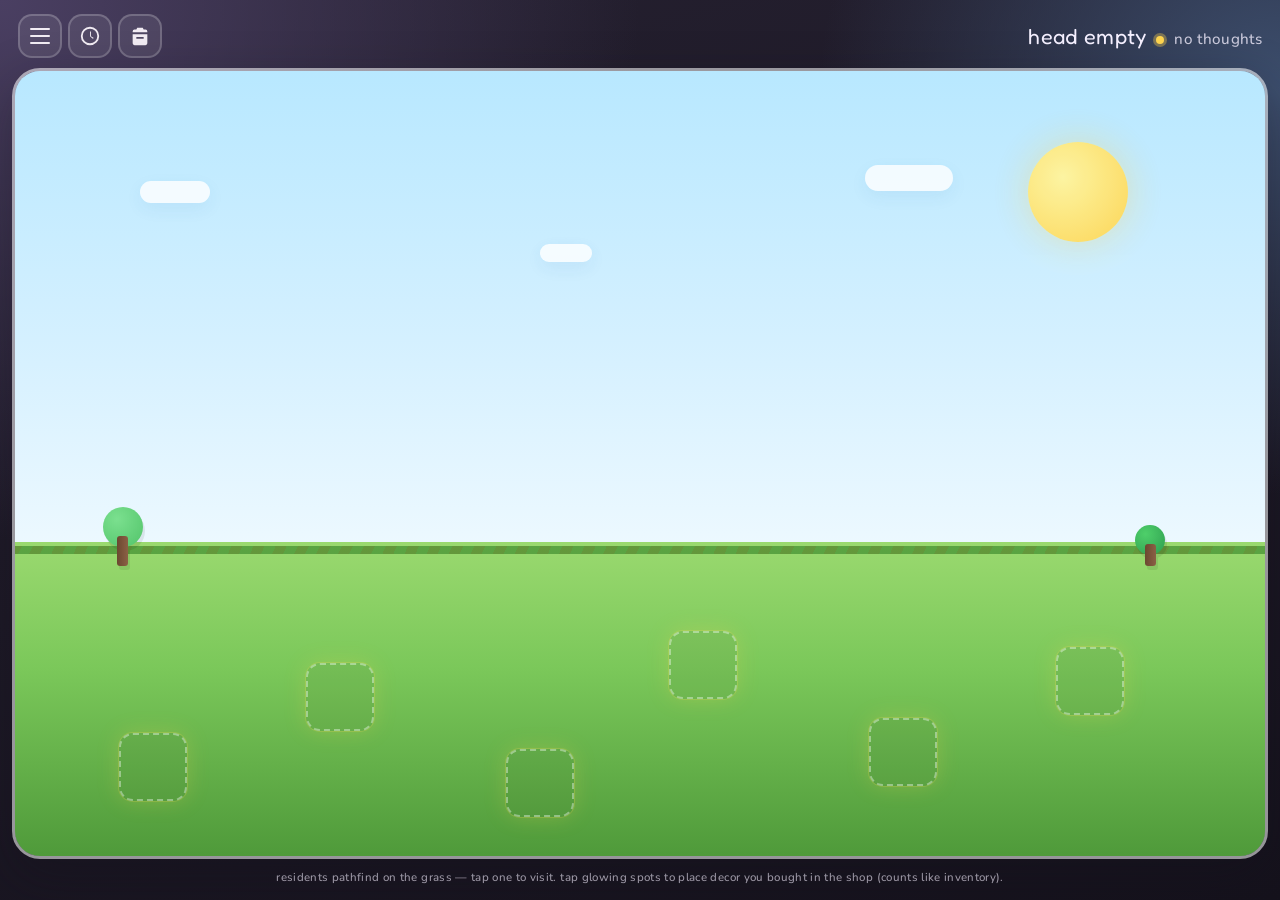
==== app.html @ 8c41ef98 "many changes moved to database, landing page, new characters, google oAuth" ====
<!DOCTYPE html>
<html lang="en">
<head>
  <meta charset="UTF-8" />
  <meta name="viewport" content="width=device-width, initial-scale=1.0, viewport-fit=cover" />
  <meta name="theme-color" content="#2a2630" />
  <!-- Backend: /api/parse-syllabus, /api/weekly-suggestions (no trailing slash) -->
  <meta name="tracker-api-base" content="http://127.0.0.1:8001" />
  <title>head empty. no thoughts.</title>
  <link rel="preconnect" href="https://fonts.googleapis.com" />
  <link rel="preconnect" href="https://fonts.gstatic.com" crossorigin />
  <link href="https://fonts.googleapis.com/css2?family=Fredoka+One&family=Fredoka:wght@400;500;600;700&family=Nunito:wght@400;600;700;800&display=swap" rel="stylesheet" />
  <link rel="stylesheet" href="css/reset.css" />
  <link rel="stylesheet" href="css/style.css" />
  <link rel="stylesheet" href="css/tracker.css" />
</head>
<body>
  <script>
    (function () {
      var h = window.location.hash || '';
      if (h.indexOf('tracker_auth=') === -1) return;
      var m = /tracker_auth=([^&]+)/.exec(h);
      if (!m || !m[1]) return;
      var raw = m[1];
      try {
        localStorage.setItem('henn_tracker_jwt', decodeURIComponent(raw));
      } catch (e) {
        localStorage.setItem('henn_tracker_jwt', raw);
      }
      try {
        var body = raw.split('.')[1];
        if (body) {
          var b64 = body.replace(/-/g, '+').replace(/_/g, '/');
          while (b64.length % 4) b64 += '=';
          var payload = JSON.parse(atob(b64));
          if (payload && payload.sub != null) {
            localStorage.setItem('henn_tracker_user_id', String(payload.sub));
          }
        }
      } catch (e2) { /* ignore */ }
      window.location.replace(window.location.pathname + window.location.search);
    })();
  </script>

  <div class="app" id="app">

    <header class="app-top">
      <div class="app-top__tray" role="toolbar" aria-label="App menu and navigation">
        <button type="button" class="icon-btn icon-btn--menu" id="menuBtn"
          aria-label="Open menu" aria-expanded="false" aria-controls="sideMenu">
          <span class="icon-btn__hamburger" aria-hidden="true">
            <span></span><span></span><span></span>
          </span>
        </button>
        <button type="button" class="icon-btn icon-btn--screen" id="screenToggleBtn"
          data-target-screen="focus" aria-label="Go to focus timer">
          <svg class="icon-btn__svg icon-btn__svg--hidden" id="navIconHome" width="22" height="22" viewBox="0 0 24 24" aria-hidden="true">
            <path fill="currentColor" d="M4 10.5 12 3l8 7.5V20a1 1 0 0 1-1 1h-5v-6H10v6H5a1 1 0 0 1-1-1v-9.5Z"/>
          </svg>
          <svg class="icon-btn__svg" id="navIconFocus" width="22" height="22" viewBox="0 0 24 24" aria-hidden="true">
            <circle cx="12" cy="12" r="9" fill="none" stroke="currentColor" stroke-width="2" stroke-linecap="round"/>
            <path fill="currentColor" d="M12 7v5.2L15 15l1.2-.7-3.2-2V7H12z"/>
          </svg>
        </button>
        <button type="button" class="icon-btn icon-btn--store" id="storeBtn" aria-label="Open habitat shop" title="habitat shop">
          <svg class="icon-btn__svg" width="22" height="22" viewBox="0 0 24 24" aria-hidden="true">
            <path fill="currentColor" d="M4 7a2 2 0 0 1 2-2h2l1-2h6l1 2h2a2 2 0 0 1 2 2v1H4V7Zm0 3h16v10a2 2 0 0 1-2 2H6a2 2 0 0 1-2-2V10Zm4 3v2h8v-2H8Z"/>
          </svg>
        </button>
      </div>
      <div class="app-top__brand">
        <span class="app-top__title">head empty</span>
        <span class="app-top__dot" aria-hidden="true"></span>
        <span class="app-top__subtitle">no thoughts</span>
      </div>
    </header>

    <div id="sideMenu" class="side-menu" hidden>
      <div class="side-menu__backdrop" id="sideMenuBackdrop" tabindex="-1" aria-hidden="true"></div>
      <div class="side-menu__panel" role="dialog" aria-modal="true" aria-labelledby="sideMenuTitle">
        <h2 class="side-menu__title" id="sideMenuTitle">menu</h2>
        <p class="side-menu__hint">your habitat, focus timer, and assignment tracker.</p>
        <nav class="side-menu__nav" aria-label="screens">
          <p class="side-menu__section-label">home</p>
          <button type="button" class="side-menu__nav-btn" data-app-screen="home">habitat</button>
          <button type="button" class="side-menu__nav-btn" data-app-screen="focus">focus timer</button>
          <p class="side-menu__section-label">assignments</p>
          <button type="button" class="side-menu__nav-btn tracker-tab" data-tracker-tab="courses">courses</button>
          <button type="button" class="side-menu__nav-btn tracker-tab" data-tracker-tab="weekly">weekly</button>
          <button type="button" class="side-menu__nav-btn tracker-tab" data-tracker-tab="todo">to-do</button>
          <button type="button" class="side-menu__nav-btn tracker-tab" data-tracker-tab="calendar">calendar</button>
        </nav>
      </div>
    </div>

    <!-- floats above screens; hidden on home (timer paused there) -->
    <aside id="timerDock" class="timer-dock" aria-label="Pomodoro timer">
      <div class="timer-dock__shell">
        <div class="timer-dock__handle" id="timerDockHandle" role="button" tabindex="0"
          aria-label="Drag to move timer" title="drag to move">
          <span class="timer-dock__grip" aria-hidden="true">
            <span></span><span></span><span></span>
          </span>
        </div>
        <div class="timer-dock__inner">
          <div class="timer-row timer-row--float">
            <div class="timer-ring-wrap timer-ring-wrap--float">
              <svg class="timer-svg" viewBox="0 0 120 120" aria-hidden="true">
                <circle class="ring-track" cx="60" cy="60" r="50"/>
                <circle class="ring-progress" id="progressRing" cx="60" cy="60" r="50"
                  stroke-dasharray="314" stroke-dashoffset="0"
                  transform="rotate(-90 60 60)"/>
              </svg>
              <div class="timer-display">
                <div class="timer-time" id="timerDisplay">25:00</div>
                <div class="phase-badge" id="phaseBadge">focus</div>
              </div>
            </div>
            <div class="timer-side timer-side--float">
              <div class="sessions" id="sessions">
                <div class="session-dot active" id="sd0"></div>
                <div class="session-dot" id="sd1"></div>
                <div class="session-dot" id="sd2"></div>
                <div class="session-dot" id="sd3"></div>
              </div>
              <div class="btn-group btn-group--float">
                <button class="btn btn--start" id="startBtn">start</button>
                <button class="btn btn--reset" id="resetBtn">reset</button>
              </div>
              <button class="btn btn--forbidden" id="forbiddenBtn">
                simulate forbidden site
              </button>
            </div>
          </div>
        </div>
      </div>
    </aside>

    <!-- focus: timer + catch lane -->
    <section id="screen-focus" class="screen" aria-label="Focus timer">
      <div class="habitat habitat--focus" id="focusArena" data-focus-bg="default">
        <div id="focusBgLayer" class="focus-bg focus-bg--default" aria-hidden="true"></div>
        <div class="sky"></div>
        <div class="ground"></div>
        <div class="ground-stripe"></div>

        <div class="tree" style="left:6%">
          <div class="tree-leaves"></div>
          <div class="tree-trunk"></div>
        </div>
        <div class="tree" style="right:9%">
          <div class="tree-leaves tree-leaves--small"></div>
          <div class="tree-trunk tree-trunk--short"></div>
        </div>

        <div class="cloud" style="width:62px;height:20px;top:18px;left:12%"></div>
        <div class="cloud" style="width:44px;height:15px;top:34px;left:30%"></div>
        <div class="cloud" style="width:72px;height:22px;top:12px;left:60%"></div>

        <div class="forbidden-flash" id="forbiddenFlash">
          <div class="forbidden-banner">forbidden site — timer paused</div>
        </div>

        <div class="notif" id="notif"></div>
      </div>

      <div class="controls">
        <div class="stats-row">
          <div class="stat">
            <div class="stat-val" id="foodStat">0</div>
            <div class="stat-label">food</div>
          </div>
          <div class="stat">
            <div class="stat-val" id="coinsStat">0</div>
            <div class="stat-label">coins</div>
          </div>
          <div class="stat">
            <div class="stat-val" id="caughtStat">0</div>
            <div class="stat-label">caught</div>
          </div>
        </div>
      </div>
    </section>

    <!-- assignment tracker (tabs live in side menu) -->
    <section id="screen-tracker" class="screen screen--tracker" aria-label="Assignment tracker">
      <main class="tracker-main tracker-main--embed">
        <section id="trackerWeekly" data-tracker-panel="weekly" class="tracker-panel"></section>
        <section id="trackerCalendar" data-tracker-panel="calendar" class="tracker-panel" hidden></section>
        <section id="trackerTodo" data-tracker-panel="todo" class="tracker-panel" hidden></section>
        <section id="trackerCourses" data-tracker-panel="courses" class="tracker-panel" hidden></section>
      </main>
    </section>

    <!-- home: wander + decorate (backgrounds & furniture hooks) -->
    <section id="screen-home" class="screen screen--active" aria-label="Your habitat">
      <div class="home-shell">
        <div class="home-habitat" id="homeHabitat">
          <div id="homeBgLayer" class="home-bg home-bg--default" aria-hidden="true"></div>
          <div class="home-sky"></div>
          <div class="home-sun" aria-hidden="true"></div>
          <div class="home-ground"></div>
          <div class="home-ground-stripe"></div>

          <div class="home-tree" style="left:7%">
            <div class="tree-leaves"></div>
            <div class="tree-trunk"></div>
          </div>
          <div class="home-tree" style="right:8%">
            <div class="tree-leaves tree-leaves--small"></div>
            <div class="tree-trunk tree-trunk--short"></div>
          </div>

          <div class="home-cloud" style="width:70px;height:22px;top:14%;left:10%"></div>
          <div class="home-cloud" style="width:52px;height:18px;top:22%;left:42%"></div>
          <div class="home-cloud" style="width:88px;height:26px;top:12%;left:68%"></div>

          <div id="furnitureSlotLayer" class="furniture-slot-layer"></div>

          <div id="residentLayer" class="resident-layer"></div>
        </div>

        <p class="home-hint">
          residents pathfind on the grass — tap one to visit. tap glowing spots to place decor you bought in the shop (counts like inventory).
        </p>
      </div>
    </section>

    <div id="storeOverlay" class="store-overlay" hidden>
      <div class="store-overlay__backdrop" id="storeBackdrop" tabindex="-1" aria-hidden="true"></div>
      <div class="store-card" role="dialog" aria-modal="true" aria-labelledby="storeTitle">
        <button type="button" class="store-close" id="storeCloseBtn" aria-label="Close shop">×</button>
        <h2 class="store-title" id="storeTitle">habitat shop</h2>
        <div class="store-tabs" role="tablist" aria-label="Shop categories">
          <button type="button" class="store-tab store-tab--active" role="tab" id="storeTabDecor"
            aria-selected="true" aria-controls="storeList" data-store-tab="decor">decor</button>
          <button type="button" class="store-tab" role="tab" id="storeTabHomeBg"
            aria-selected="false" aria-controls="storeList" data-store-tab="homeBg">home bg</button>
          <button type="button" class="store-tab" role="tab" id="storeTabFocusBg"
            aria-selected="false" aria-controls="storeList" data-store-tab="focusBg">focus bg</button>
        </div>
        <p class="store-lede" id="storeLede">placeable props — each buy adds one to your inventory.</p>
        <div id="storeList" class="store-list" role="tabpanel" aria-labelledby="storeTabDecor"></div>
      </div>
    </div>

    <div id="decorPickOverlay" class="decor-pick-overlay" hidden>
      <div class="decor-pick-overlay__backdrop" id="decorPickBackdrop" tabindex="-1" aria-hidden="true"></div>
      <div class="decor-pick-card" role="dialog" aria-modal="true" aria-labelledby="decorPickTitle">
        <h2 class="decor-pick-title" id="decorPickTitle">place decoration</h2>
        <p class="decor-pick-sub" id="decorPickSub"></p>
        <div id="decorPickList" class="decor-pick-list"></div>
        <button type="button" class="btn btn--decor-pick-cancel" id="decorPickCancel">cancel</button>
      </div>
    </div>

    <!-- naming flow for new catches -->
    <div id="welcomeOverlay" class="welcome-overlay" hidden>
      <div class="welcome-card" role="dialog" aria-modal="true" aria-labelledby="welcomeTitle">
        <h2 class="welcome-title" id="welcomeTitle">someone new arrived!</h2>
        <p class="welcome-sub" id="welcomeSub"></p>
        <div class="welcome-creature" id="welcomeCreature"></div>
        <label class="welcome-label" for="welcomeNameInput">call them…</label>
        <input type="text" id="welcomeNameInput" class="welcome-input" maxlength="28" autocomplete="off" />
        <div class="welcome-actions">
          <button type="button" class="btn btn--welcome-primary" id="welcomeBtnName">welcome in</button>
          <button type="button" class="btn btn--welcome-secondary" id="welcomeBtnSkip">use default name</button>
        </div>
      </div>
    </div>
  </div>

  <div id="courseDetailModalHost" class="tracker-modal-host" hidden></div>
  <div id="addCourseModalHost" class="tracker-modal-host" hidden></div>

  <script src="js/creatures.js"></script>
  <script src="js/decorations.js"></script>
  <script src="js/backgrounds.js"></script>
  <script src="js/home.js"></script>
  <script src="js/timer.js"></script>
  <script src="js/game.js"></script>
  <script src="js/creatureBond.js"></script>
  <script src="js/store.js"></script>
  <script src="js/focusBg.js"></script>
  <script src="js/trackerStore.js"></script>
  <script src="js/trackerApi.js"></script>
  <script src="js/trackerMain.js"></script>
  <script src="js/main.js"></script>
</body>
</html>
---- css/style.css ----
/* ── tokens ─────────────────────────────────── */
:root {
  /* aligns habitat UI + creatures with marketing index.html */
  --cartoon-ink:   #1a1208;
  --cartoon-shadow: 4px 4px 0 rgba(26, 18, 8, 0.22);

  --ink:          #1e1c24;
  --ink-soft:     #2a2630;
  --paper:        #fdf6ec;
  --paper-2:      #f5e9d3;
  --paper-edge:   #d4c4b0;

  --sun:          #ffd54f;
  --sun-glow:     #fff59d;
  --coral:        #ff6b4a;
  --coral-soft:   #ffe8e0;
  --mint:         #5ad18b;
  --mint-soft:    #dff8ea;
  --pool:         #4ec6e6;
  --pool-soft:    #dff6fc;

  --grass:        #7bc85a;
  --grass-dark:   #4f9a3a;
  --sky-top:      #b8e8ff;
  --sky-mid:      #d4f0ff;
  --sky-low:      #eef9ff;

  --brown:        #8b6045;
  --leaf:         #52c46a;
  --leaf-dark:    #2e9d4f;

  --text-primary: #2a2520;
  --text-muted:   #6b6258;
  --text-hint:    #9a9085;

  --shadow-soft:  0 18px 50px rgba(20, 16, 30, 0.35);
  --shadow-lift:  0 8px 0 rgba(30, 25, 40, 0.12);
  --radius-panel: 28px;
  --radius-btn:   999px;
}

/* ── base ───────────────────────────────────── */
html {
  min-height: 100%;
  min-height: 100dvh;
}

body {
  font-family: 'Nunito', 'Fredoka', system-ui, sans-serif;
  background:
    radial-gradient(100% 120% at 0% 0%, #4a3f62 0%, transparent 50%),
    radial-gradient(80% 100% at 100% 10%, #3d4f6e 0%, transparent 45%),
    linear-gradient(165deg, #252030 0%, #15121c 100%);
  color: var(--text-primary);
  min-height: 100%;
  min-height: 100dvh;
  margin: 0;
  overflow-x: hidden;
  -webkit-font-smoothing: antialiased;
}

/* ── shell ──────────────────────────────────── */
.app {
  display: flex;
  flex-direction: column;
  min-height: 100dvh;
  min-height: 100svh;
  width: 100%;
  max-width: none;
  padding: env(safe-area-inset-top, 0) env(safe-area-inset-right, 0)
    env(safe-area-inset-bottom, 0) env(safe-area-inset-left, 0);
}

/* ── screens (focus vs home) ───────────────── */
.screen {
  display: none;
  flex: 1 1 auto;
  flex-direction: column;
  min-height: 0;
}

.screen--active {
  display: flex;
}

/* ── top bar ────────────────────────────────── */
.app-top {
  flex-shrink: 0;
  display: flex;
  align-items: center;
  justify-content: flex-start;
  flex-wrap: wrap;
  gap: 12px;
  padding: 14px 18px 10px;
  color: #f5f0ff;
}

.app-top__brand {
  display: flex;
  flex-wrap: wrap;
  align-items: baseline;
  gap: 6px 10px;
  letter-spacing: 0.02em;
  margin-left: auto;
  justify-content: flex-end;
}

.app-top__title {
  font-family: 'Fredoka One', 'Fredoka', cursive;
  font-weight: 400;
  font-size: clamp(1.05rem, 2.8vw, 1.35rem);
  text-transform: lowercase;
}

.app-top__dot {
  display: inline-block;
  width: 8px;
  height: 8px;
  border-radius: 50%;
  background: var(--sun);
  box-shadow: 0 0 0 3px rgba(255, 213, 79, 0.35);
  vertical-align: middle;
}

.app-top__subtitle {
  font-weight: 500;
  font-size: clamp(0.82rem, 2vw, 0.95rem);
  opacity: 0.78;
  text-transform: lowercase;
}

.app-top__tray {
  display: flex;
  align-items: center;
  gap: 6px;
  flex-shrink: 0;
}

.icon-btn {
  display: inline-flex;
  align-items: center;
  justify-content: center;
  width: 44px;
  height: 44px;
  padding: 0;
  border-radius: 14px;
  border: 2px solid rgba(255, 255, 255, 0.2);
  background: rgba(255, 255, 255, 0.08);
  color: rgba(255, 250, 255, 0.92);
  cursor: pointer;
  transition: background 0.15s, border-color 0.15s, color 0.15s, transform 0.12s;
}

.icon-btn:hover {
  background: rgba(255, 255, 255, 0.14);
  border-color: rgba(255, 255, 255, 0.32);
  color: #fff;
}

.icon-btn:active {
  transform: scale(0.96);
}

.icon-btn__svg {
  display: block;
}

.icon-btn__svg--hidden {
  display: none;
}

.icon-btn__hamburger {
  display: flex;
  flex-direction: column;
  justify-content: center;
  gap: 5px;
  width: 20px;
}

.icon-btn__hamburger span {
  display: block;
  height: 2px;
  border-radius: 2px;
  background: currentColor;
}

/* placeholder drawer — calendar / courses later */
.side-menu {
  position: fixed;
  inset: 0;
  z-index: 60;
  pointer-events: none;
}

.side-menu:not([hidden]) {
  pointer-events: auto;
}

.side-menu[hidden] {
  display: none;
}

.side-menu__backdrop {
  position: absolute;
  inset: 0;
  background: rgba(12, 10, 20, 0.45);
  backdrop-filter: blur(4px);
}

.side-menu__panel {
  position: absolute;
  top: 0;
  left: 0;
  height: 100%;
  width: min(320px, 92vw);
  padding: calc(20px + env(safe-area-inset-top, 0)) 20px 24px;
  padding-left: calc(20px + env(safe-area-inset-left, 0));
  background: linear-gradient(195deg, #2e2a38 0%, #1f1c28 100%);
  color: #f7f4ff;
  border-right: 2px solid rgba(255, 255, 255, 0.12);
  box-shadow: 12px 0 40px rgba(0, 0, 0, 0.35);
  transform: translateX(-100%);
  transition: transform 0.28s ease;
}

.side-menu:not([hidden]) .side-menu__panel {
  transform: translateX(0);
}

.side-menu__title {
  font-size: 1.1rem;
  font-weight: 700;
  text-transform: lowercase;
  margin: 0 0 10px;
  letter-spacing: 0.02em;
}

.side-menu__hint {
  margin: 0;
  font-size: 0.8rem;
  font-weight: 500;
  line-height: 1.45;
  color: rgba(245, 240, 255, 0.72);
  text-transform: lowercase;
}

.side-menu__nav {
  display: flex;
  flex-direction: column;
  gap: 8px;
  margin-top: 18px;
}

.side-menu__section-label {
  margin: 14px 0 4px;
  font-size: 0.68rem;
  font-weight: 700;
  letter-spacing: 0.12em;
  text-transform: uppercase;
  color: rgba(245, 240, 255, 0.45);
}

.side-menu__section-label:first-of-type {
  margin-top: 4px;
}

.side-menu__nav .side-menu__nav-btn {
  width: 100%;
  text-align: left;
  box-sizing: border-box;
  padding: 11px 14px;
  border-radius: 14px;
  border: 2px solid rgba(255, 255, 255, 0.14);
  background: rgba(255, 255, 255, 0.06);
  color: rgba(252, 248, 255, 0.95);
  font-family: inherit;
  font-size: 0.88rem;
  font-weight: 600;
  letter-spacing: 0.03em;
  text-transform: lowercase;
  cursor: pointer;
  transition: background 0.15s, border-color 0.15s, transform 0.12s;
}

.side-menu__nav .side-menu__nav-btn:hover {
  background: rgba(255, 255, 255, 0.11);
  border-color: rgba(255, 255, 255, 0.26);
}

.side-menu__nav .side-menu__nav-btn:active {
  transform: scale(0.99);
}

/* tracker tab pills inside drawer reuse .tracker-tab from tracker.css */
.side-menu__nav .tracker-tab {
  border-radius: 999px;
}

/* integrated assignment tracker under main header */
.screen.screen--tracker.screen--active {
  display: flex;
  flex-direction: column;
  flex: 1 1 auto;
  min-height: 0;
  padding: 0 10px 14px;
}

.tracker-main--embed {
  flex: 1 1 auto;
  min-height: 0;
  margin-top: 4px;
}

/* floating pomodoro — draggable dock; anchored for future extra screens */
.timer-dock {
  position: fixed;
  z-index: 45;
  top: calc(52px + env(safe-area-inset-top, 0));
  right: calc(10px + env(safe-area-inset-right, 0));
  left: auto;
  width: min(520px, calc(100vw - 20px));
  box-sizing: border-box;
  transition: opacity 0.25s ease, visibility 0.25s;
}

.timer-dock--dragging {
  transition: none !important;
}

.timer-dock--dragging .timer-dock__handle {
  cursor: grabbing;
}

.timer-dock--hidden {
  visibility: hidden;
  opacity: 0;
  pointer-events: none;
}

.timer-dock__shell {
  width: 100%;
  box-sizing: border-box;
  border-radius: 26px;
  overflow: hidden;
  background: linear-gradient(165deg, #4a4558 0%, #2f2c3a 45%, #25232e 100%);
  border: 2px solid rgba(255, 255, 255, 0.22);
  box-shadow:
    0 1px 0 rgba(255, 255, 255, 0.28) inset,
    0 20px 44px rgba(12, 10, 22, 0.45),
    0 10px 0 rgba(25, 22, 35, 0.18);
}

.timer-dock__handle {
  display: flex;
  align-items: center;
  justify-content: center;
  height: 26px;
  flex-shrink: 0;
  cursor: grab;
  touch-action: none;
  user-select: none;
  -webkit-user-select: none;
  background: linear-gradient(180deg, rgba(255, 255, 255, 0.14) 0%, rgba(0, 0, 0, 0.12) 100%);
  border-bottom: 1px solid rgba(0, 0, 0, 0.25);
}

.timer-dock__handle:hover {
  background: linear-gradient(180deg, rgba(255, 255, 255, 0.2) 0%, rgba(0, 0, 0, 0.08) 100%);
}

.timer-dock__handle:focus {
  outline: none;
}

.timer-dock__handle:focus-visible {
  box-shadow: inset 0 0 0 2px rgba(255, 213, 79, 0.55);
}

.timer-dock__grip {
  display: flex;
  gap: 5px;
  align-items: center;
  pointer-events: none;
}

.timer-dock__grip span {
  width: 5px;
  height: 5px;
  border-radius: 50%;
  background: rgba(255, 255, 255, 0.35);
  box-shadow: 0 1px 0 rgba(255, 255, 255, 0.25);
}

.timer-dock__inner {
  width: 100%;
  box-sizing: border-box;
  padding: 14px 18px 16px;
  background: linear-gradient(180deg, var(--paper) 0%, var(--paper-2) 100%);
  border-radius: 0 0 22px 22px;
  border: none;
  border-top: 2px solid rgba(0, 0, 0, 0.12);
  box-shadow: inset 0 1px 0 rgba(255, 255, 255, 0.65);
  position: relative;
}

.timer-dock__inner::before {
  content: '';
  position: absolute;
  inset: 0;
  border-radius: inherit;
  pointer-events: none;
  background:
    linear-gradient(135deg, rgba(255, 107, 74, 0.12) 0%, transparent 42%),
    linear-gradient(225deg, rgba(78, 198, 230, 0.1) 0%, transparent 40%);
}

.timer-dock__inner > * {
  position: relative;
  z-index: 1;
}

body.is-timer-dragging {
  cursor: grabbing;
  user-select: none;
  -webkit-user-select: none;
}

.timer-ring-wrap--float {
  width: 108px;
  height: 108px;
  flex-shrink: 0;
}

.timer-side--float {
  flex: 1 1 auto;
  min-width: 200px;
  gap: 10px;
}

.btn-group--float {
  gap: 8px;
}

.btn-group--float .btn {
  padding: 8px 14px;
  font-size: 0.78rem;
}

.timer-side--float .btn--forbidden {
  font-size: 0.65rem;
  padding: 6px 10px;
}

/* ── focus habitat (catch lane) ───────────── */
.habitat {
  position: relative;
  flex: 1 1 auto;
  min-height: clamp(200px, 38vh, 520px);
  overflow: hidden;
  margin: 0 12px;
  border-radius: var(--radius-panel);
  box-shadow: var(--shadow-soft), inset 0 1px 0 rgba(255, 255, 255, 0.45);
  border: 3px solid rgba(255, 255, 255, 0.55);
}

.focus-bg {
  position: absolute;
  inset: 0;
  z-index: 0;
  pointer-events: none;
  opacity: 0;
  transition: opacity 0.28s ease;
}

.focus-bg--default {
  opacity: 0;
}

/* Focus lane themes — horizon ~62% (sky height 64% in default layout). */
.focus-bg--neon_arcade {
  opacity: 1;
  background:
    radial-gradient(ellipse 100% 70% at 50% 0%, rgba(120, 255, 255, 0.35) 0%, transparent 45%),
    linear-gradient(180deg,
      #1a1030 0%,
      #3d2068 38%,
      #5a3a9a 58%,
      #2a5080 63%,
      #1a3a58 82%,
      #0f1a30 100%);
}

.focus-bg--sunset_run {
  opacity: 1;
  background:
    radial-gradient(circle at 70% 10%, rgba(255, 220, 160, 0.55) 0%, transparent 40%),
    linear-gradient(180deg,
      #ff8a5c 0%,
      #ffb088 36%,
      #ffd4b0 52%,
      #c87850 62%,
      #8a5038 80%,
      #4a2818 100%);
}

.focus-bg--moonlit_track {
  opacity: 1;
  background:
    radial-gradient(circle at 28% 8%, rgba(230, 240, 255, 0.45) 0%, transparent 38%),
    linear-gradient(180deg,
      #2a3548 0%,
      #4a5a78 40%,
      #7a8ca8 58%,
      #4a6270 62%,
      #3a5058 78%,
      #1a2428 100%);
}

.focus-bg--lavender_speedway {
  opacity: 1;
  background:
    radial-gradient(ellipse 90% 55% at 50% 0%, rgba(220, 200, 255, 0.5) 0%, transparent 48%),
    linear-gradient(180deg,
      #6a5a90 0%,
      #9a8ac8 38%,
      #c4b8e8 54%,
      #7a88b0 61%,
      #5a6888 78%,
      #3a4058 100%);
}

.focus-bg--overcast_park {
  opacity: 1;
  background:
    linear-gradient(180deg,
      #7a8a98 0%,
      #a0b0bc 42%,
      #c8d4dc 56%,
      #889878 62%,
      #6a7a5a 78%,
      #4a5848 100%);
}

.habitat--bg-custom .sky,
.habitat--bg-custom .ground,
.habitat--bg-custom .ground-stripe {
  opacity: 0 !important;
  pointer-events: none;
  transition: opacity 0.28s ease;
}

.sky {
  position: absolute;
  inset: 0;
  height: 64%;
  background: linear-gradient(180deg, var(--sky-top) 0%, var(--sky-mid) 55%, var(--sky-low) 100%);
}

.sky::after {
  content: '';
  position: absolute;
  width: clamp(72px, 18vw, 120px);
  height: clamp(72px, 18vw, 120px);
  border-radius: 50%;
  top: 10%;
  right: 12%;
  background: radial-gradient(circle at 35% 35%, var(--sun-glow), var(--sun));
  opacity: 0.92;
  filter: blur(0.5px);
  box-shadow: 0 0 40px rgba(255, 213, 79, 0.45);
}

.ground {
  position: absolute;
  bottom: 0;
  left: 0;
  right: 0;
  height: 38%;
  background: linear-gradient(180deg, #9ad96f 0%, var(--grass) 40%, var(--grass-dark) 100%);
}

.ground-stripe {
  position: absolute;
  bottom: 37.5%;
  left: 0;
  right: 0;
  height: 8px;
  background: repeating-linear-gradient(
    -65deg,
    var(--grass-dark) 0 10px,
    #5a8c32 10px 20px
  );
  opacity: 0.85;
}

/* trees */
.tree {
  position: absolute;
  bottom: 37%;
  filter: drop-shadow(2px 4px 0 rgba(0, 0, 0, 0.08));
}

.tree-trunk {
  width: 11px;
  height: 30px;
  background: linear-gradient(90deg, #6b4830, var(--brown));
  margin: 0 auto;
  border-radius: 3px;
}

.tree-trunk--short { height: 22px; }

.tree-leaves {
  width: 40px;
  height: 40px;
  background: radial-gradient(circle at 35% 30%, #7be08f, var(--leaf));
  border-radius: 50%;
  margin: 0 auto;
  margin-bottom: -11px;
}

.tree-leaves--small {
  width: 30px;
  height: 30px;
  background: radial-gradient(circle at 35% 30%, #4ecf6a, var(--leaf-dark));
}

/* clouds */
.cloud {
  position: absolute;
  background: rgba(255, 255, 255, 0.94);
  border-radius: 20px;
  box-shadow: 0 6px 18px rgba(80, 140, 200, 0.12);
  opacity: 0.9;
}

/* ── creatures (injected by JS) ─────────────── */
.creature {
  position: absolute;
  cursor: pointer;
  transition: transform 0.1s;
  user-select: none;
  filter: drop-shadow(2px 2px 0 rgba(26, 18, 8, 0.28));
}

.creature:hover { transform: scale(1.2) translateY(-4px); }

.catch-burst {
  position: absolute;
  pointer-events: none;
  font-size: 16px;
  font-weight: 700;
  color: var(--coral);
  animation: burst 0.65s ease-out forwards;
  z-index: 20;
}

@keyframes burst {
  0%   { opacity: 1; transform: scale(0.5) translateY(0); }
  50%  { opacity: 1; transform: scale(1.3) translateY(-10px); }
  100% { opacity: 0; transform: scale(1)   translateY(-28px); }
}

/* ── forbidden overlay ───────────────────────── */
.forbidden-flash {
  position: absolute;
  inset: 0;
  background: rgba(220, 60, 60, 0.18);
  display: flex;
  align-items: center;
  justify-content: center;
  opacity: 0;
  transition: opacity 0.3s;
  pointer-events: none;
  z-index: 15;
}

.forbidden-flash.active { opacity: 1; }

.forbidden-banner {
  background: linear-gradient(180deg, #ff5252, #e53935);
  color: white;
  padding: 10px 24px;
  border-radius: var(--radius-btn);
  font-size: 0.82rem;
  font-weight: 600;
  letter-spacing: 0.04em;
  text-transform: lowercase;
  box-shadow: var(--shadow-lift);
  border: 2px solid rgba(255, 255, 255, 0.35);
}

/* ── notification toast ──────────────────────── */
.notif {
  position: absolute;
  top: 14px;
  left: 50%;
  transform: translateX(-50%);
  background: rgba(36, 32, 44, 0.92);
  color: #faf8ff;
  padding: 8px 20px;
  border-radius: var(--radius-btn);
  font-size: 0.78rem;
  font-weight: 500;
  white-space: nowrap;
  opacity: 0;
  transition: opacity 0.35s;
  pointer-events: none;
  z-index: 30;
  border: 1px solid rgba(255, 255, 255, 0.12);
  box-shadow: 0 10px 30px rgba(0, 0, 0, 0.2);
}

.notif.show { opacity: 1; }

/* ── controls deck (stats + sim — timer is in .timer-dock) ── */
.controls {
  flex-shrink: 0;
  margin: 14px 12px 18px;
  padding: 18px 22px 22px;
  display: flex;
  flex-direction: column;
  gap: 16px;
  background: linear-gradient(180deg, var(--paper) 0%, var(--paper-2) 100%);
  border-radius: var(--radius-panel);
  border: 3px solid var(--paper-edge);
  box-shadow: var(--shadow-soft), var(--shadow-lift);
  position: relative;
  clip-path: inset(0 round var(--radius-panel));
}

.controls::before {
  content: '';
  position: absolute;
  inset: 0;
  border-radius: inherit;
  pointer-events: none;
  background:
    linear-gradient(135deg, rgba(255, 107, 74, 0.14) 0%, transparent 42%),
    linear-gradient(225deg, rgba(78, 198, 230, 0.12) 0%, transparent 40%),
    linear-gradient(315deg, rgba(255, 213, 79, 0.18) 0%, transparent 35%);
}

.controls > * {
  position: relative;
  z-index: 1;
}

/* timer row */
.timer-row {
  display: flex;
  align-items: center;
  justify-content: center;
  gap: clamp(18px, 5vw, 40px);
  flex-wrap: wrap;
}

.timer-row.timer-row--float {
  justify-content: flex-start;
  gap: 12px;
  flex-wrap: nowrap;
}

.timer-dock .timer-time {
  font-size: clamp(1.05rem, 3vw, 1.35rem);
}

.timer-dock .phase-badge {
  font-size: 0.58rem;
  padding: 3px 9px;
}

.timer-ring-wrap {
  position: relative;
  width: clamp(128px, 32vw, 188px);
  height: clamp(128px, 32vw, 188px);
  flex-shrink: 0;
}

.timer-ring-wrap .timer-svg {
  position: absolute;
  top: 0;
  left: 0;
  width: 100%;
  height: 100%;
  filter: drop-shadow(0 4px 0 rgba(42, 37, 48, 0.06));
}

.ring-track {
  fill: none;
  stroke: var(--paper-edge);
  stroke-width: 8;
}

.ring-progress {
  fill: none;
  stroke: var(--coral);
  stroke-width: 8;
  stroke-linecap: round;
  transition: stroke-dashoffset 0.9s linear, stroke 0.4s;
}

.timer-display {
  position: absolute;
  inset: 0;
  display: flex;
  flex-direction: column;
  align-items: center;
  justify-content: center;
  gap: 4px;
}

.timer-time {
  font-size: clamp(1.35rem, 4.2vw, 1.85rem);
  font-weight: 700;
  color: var(--text-primary);
  letter-spacing: 0.06em;
  font-variant-numeric: tabular-nums;
}

/* phase badge */
.phase-badge {
  display: inline-block;
  padding: 4px 12px;
  border-radius: var(--radius-btn);
  font-size: 0.65rem;
  font-weight: 600;
  letter-spacing: 0.14em;
  text-transform: lowercase;
  background: var(--coral-soft);
  color: #c73d28;
  transition: background 0.4s, color 0.4s;
  border: 1px solid rgba(255, 107, 74, 0.25);
}

.phase-badge.break {
  background: var(--mint-soft);
  color: #1f7a48;
  border-color: rgba(90, 209, 139, 0.35);
}

.phase-badge.long-break {
  background: var(--pool-soft);
  color: #127aa0;
  border-color: rgba(78, 198, 230, 0.35);
}

/* timer side column */
.timer-side {
  display: flex;
  flex-direction: column;
  gap: 14px;
  align-items: flex-start;
  min-width: min(100%, 220px);
}

/* session dots — “bead” train */
.sessions {
  display: flex;
  gap: 9px;
  align-items: center;
  padding: 6px 10px;
  border-radius: var(--radius-btn);
  background: rgba(255, 255, 255, 0.65);
  border: 2px dashed var(--paper-edge);
}

.session-dot {
  width: 12px;
  height: 12px;
  border-radius: 50%;
  background: #dcd5ca;
  transition: background 0.3s, transform 0.2s;
  box-shadow: inset 0 -2px 0 rgba(0, 0, 0, 0.08);
}

.session-dot.done {
  background: linear-gradient(180deg, var(--sun-glow), var(--sun));
  box-shadow: inset 0 -2px 0 rgba(180, 130, 0, 0.35);
}

.session-dot.active {
  background: linear-gradient(180deg, #ff8a70, var(--coral));
  transform: scale(1.28);
  box-shadow: 0 0 0 3px rgba(255, 107, 74, 0.28);
}

/* buttons */
.btn-group {
  display: flex;
  gap: 10px;
  flex-wrap: wrap;
}

.btn {
  padding: 10px 22px;
  border-radius: var(--radius-btn);
  border: 3px solid;
  font-size: 0.88rem;
  font-weight: 600;
  letter-spacing: 0.04em;
  text-transform: lowercase;
  transition: transform 0.12s ease, background 0.15s, color 0.15s, box-shadow 0.15s;
  box-shadow: 0 4px 0 rgba(42, 37, 48, 0.1);
}

.btn:active {
  transform: translateY(2px);
  box-shadow: 0 2px 0 rgba(42, 37, 48, 0.1);
}

.btn--start {
  border-color: var(--coral);
  color: #c73d28;
  background: #fff;
}

.btn--start:hover,
.btn--start.running:hover {
  background: var(--coral);
  color: #fff;
}

.btn--start.running {
  border-color: var(--mint);
  color: #1f7a48;
  background: #fff;
}

.btn--start.running:hover {
  background: var(--mint);
  color: #fff;
}

.btn--reset {
  border-color: var(--paper-edge);
  color: var(--text-muted);
  background: rgba(255, 255, 255, 0.7);
}

.btn--reset:hover {
  background: #fff;
  color: var(--text-primary);
}

.btn--forbidden {
  border-color: var(--paper-edge);
  color: var(--text-muted);
  font-size: 0.72rem;
  padding: 8px 14px;
  width: 100%;
  font-weight: 600;
  letter-spacing: 0.02em;
  background: rgba(255, 255, 255, 0.55);
}

.btn--forbidden.on {
  border-color: #e53935;
  color: #c62828;
  background: #fff5f5;
}

/* ── stats ───────────────────────────────────── */
.stats-row {
  display: flex;
  justify-content: center;
  gap: clamp(8px, 2.5vw, 14px);
  flex-wrap: wrap;
}

.stat {
  background: #fff;
  border-radius: 16px;
  padding: 10px 18px;
  text-align: center;
  border: 2px solid var(--paper-edge);
  min-width: 78px;
  box-shadow: 0 3px 0 rgba(42, 37, 48, 0.06);
}

.stat-val {
  font-size: clamp(1.1rem, 3.2vw, 1.35rem);
  font-weight: 700;
  color: var(--text-primary);
}

.stat-label {
  font-size: 0.65rem;
  color: var(--text-hint);
  letter-spacing: 0.08em;
  text-transform: lowercase;
  font-weight: 600;
}

/* ── home habitat screen ───────────────────── */
.home-shell {
  flex: 1 1 auto;
  display: flex;
  flex-direction: column;
  min-height: 0;
  margin: 0 12px 14px;
  gap: 10px;
}

.home-habitat {
  position: relative;
  flex: 1 1 auto;
  min-height: clamp(220px, 42vh, 640px);
  overflow: hidden;
  border-radius: var(--radius-panel);
  box-shadow: var(--shadow-soft), inset 0 1px 0 rgba(255, 255, 255, 0.45);
  border: 3px solid rgba(255, 255, 255, 0.55);
}

.home-bg {
  position: absolute;
  inset: 0;
  z-index: 0;
  pointer-events: none;
}

.home-bg--default {
  background:
    radial-gradient(100% 80% at 50% -10%, rgba(255, 255, 255, 0.35) 0%, transparent 55%),
    linear-gradient(185deg, #9adfff 0%, #d9f4ff 45%, #f2fbff 100%);
  opacity: 0.55;
}

/* Full-bleed shop themes: horizon ~60% from top of #homeHabitat (match decor slot coords). */
.home-bg--heath_mauve {
  opacity: 0.93;
  background:
    radial-gradient(ellipse 100% 55% at 78% 8%, rgba(255, 210, 255, 0.5) 0%, transparent 42%),
    linear-gradient(180deg,
      #3d2f52 0%,
      #6a4d7a 34%,
      #9b6fa8 52%,
      #c49bb8 60%,
      #7a5568 64%,
      #5c3f4d 78%,
      #3d2a38 100%);
}

.home-bg--tide_pool {
  opacity: 0.93;
  background:
    radial-gradient(ellipse 90% 50% at 20% 12%, rgba(200, 255, 255, 0.35) 0%, transparent 45%),
    linear-gradient(180deg,
      #7aa8c4 0%,
      #a8d4e6 38%,
      #d4eef8 55%,
      #8ec5b0 60%,
      #5a9a82 72%,
      #3d6b58 100%);
}

.home-bg--apricot_mist {
  opacity: 0.92;
  background:
    radial-gradient(circle at 50% 8%, rgba(255, 255, 220, 0.55) 0%, transparent 38%),
    linear-gradient(180deg,
      #ffb89a 0%,
      #ffd4a8 36%,
      #ffe8c8 52%,
      #d4b878 60%,
      #9db86a 74%,
      #5a7a3e 100%);
}

.home-bg--wintery_pine {
  opacity: 0.94;
  background:
    radial-gradient(ellipse 80% 45% at 50% 0%, rgba(220, 240, 255, 0.4) 0%, transparent 50%),
    linear-gradient(180deg,
      #5a6d82 0%,
      #8a9db0 38%,
      #b8c9d8 56%,
      #6d8a72 61%,
      #4a6b4e 78%,
      #2d4034 100%);
}

.home-bg--blossom_orchard {
  opacity: 0.92;
  background:
    radial-gradient(ellipse 120% 60% at 50% -5%, rgba(255, 192, 220, 0.55) 0%, transparent 48%),
    linear-gradient(180deg,
      #ffc4dd 0%,
      #ffd6e8 40%,
      #fff0f7 54%,
      #c8e8a8 60%,
      #7bc85a 76%,
      #3d7a3a 100%);
}

.home-habitat--bg-custom .home-sky,
.home-habitat--bg-custom .home-ground,
.home-habitat--bg-custom .home-ground-stripe {
  opacity: 0;
  pointer-events: none;
  transition: opacity 0.28s ease;
}

.home-habitat--bg-custom .home-sun {
  opacity: 0.22;
  transition: opacity 0.28s ease;
}

.home-habitat--bg-default .home-sky,
.home-habitat--bg-default .home-ground,
.home-habitat--bg-default .home-ground-stripe {
  transition: opacity 0.28s ease;
}

.home-sky {
  position: absolute;
  inset: 0;
  height: 62%;
  z-index: 1;
  background: linear-gradient(180deg, var(--sky-top) 0%, var(--sky-mid) 55%, var(--sky-low) 100%);
}

.home-sun {
  position: absolute;
  width: clamp(64px, 16vw, 100px);
  height: clamp(64px, 16vw, 100px);
  border-radius: 50%;
  top: 9%;
  right: 11%;
  z-index: 1;
  background: radial-gradient(circle at 35% 35%, var(--sun-glow), var(--sun));
  opacity: 0.95;
  box-shadow: 0 0 36px rgba(255, 213, 79, 0.4);
}

.home-ground {
  position: absolute;
  bottom: 0;
  left: 0;
  right: 0;
  height: 40%;
  z-index: 2;
  background: linear-gradient(180deg, #9ad96f 0%, var(--grass) 40%, var(--grass-dark) 100%);
}

.home-ground-stripe {
  position: absolute;
  bottom: 38.5%;
  left: 0;
  right: 0;
  height: 8px;
  z-index: 2;
  background: repeating-linear-gradient(
    -65deg,
    var(--grass-dark) 0 10px,
    #5a8c32 10px 20px
  );
  opacity: 0.85;
}

.home-tree {
  position: absolute;
  bottom: 37%;
  z-index: 3;
  filter: drop-shadow(2px 4px 0 rgba(0, 0, 0, 0.08));
}

.home-cloud {
  position: absolute;
  z-index: 2;
  background: rgba(255, 255, 255, 0.92);
  border-radius: 20px;
  box-shadow: 0 6px 18px rgba(80, 140, 200, 0.12);
  opacity: 0.88;
}

.furniture-slot-layer {
  position: absolute;
  inset: 0;
  z-index: 4;
  pointer-events: none;
}

.furniture-slot {
  position: absolute;
  display: flex;
  align-items: center;
  justify-content: center;
  width: clamp(46px, 12vw, 68px);
  height: clamp(46px, 12vw, 68px);
  transform: translateX(-50%);
  pointer-events: auto;
  cursor: pointer;
  border-radius: 16px;
  transition: transform 0.12s ease, box-shadow 0.15s ease;
}

.furniture-slot:active {
  transform: translateX(-50%) scale(0.96);
}

.furniture-slot__marker {
  position: absolute;
  inset: 0;
  border-radius: 14px;
  border: 2px dashed rgba(255, 255, 255, 0.38);
  background: rgba(0, 0, 0, 0.05);
  box-shadow:
    0 0 0 1px rgba(255, 213, 79, 0.2),
    0 0 22px rgba(255, 213, 79, 0.22);
}

.furniture-slot__art {
  position: relative;
  z-index: 1;
  font-size: clamp(1.35rem, 5vw, 2rem);
  line-height: 1;
  filter: drop-shadow(0 2px 0 rgba(0, 0, 0, 0.12));
  user-select: none;
}

.furniture-slot--filled {
  background: rgba(255, 255, 255, 0.12);
  box-shadow: 0 4px 0 rgba(30, 25, 40, 0.1);
}

.furniture-slot--empty {
  background: transparent;
}

.resident-layer {
  position: absolute;
  inset: 0;
  z-index: 5;
  pointer-events: none;
}

.resident {
  position: absolute;
  left: 0;
  bottom: 0;
  transform: translateX(-50%);
  pointer-events: auto;
  will-change: left, bottom;
  filter: drop-shadow(2px 2px 0 rgba(26, 18, 8, 0.22));
}

.home-hint {
  font-size: 0.72rem;
  font-weight: 500;
  color: rgba(245, 240, 255, 0.72);
  text-align: center;
  text-transform: lowercase;
  letter-spacing: 0.03em;
  line-height: 1.45;
  padding: 0 8px;
}

/* ── welcome / naming overlay ──────────────── */
.welcome-overlay {
  position: fixed;
  inset: 0;
  z-index: 100;
  display: grid;
  place-items: center;
  padding: 24px;
  background: rgba(18, 15, 28, 0.55);
  backdrop-filter: blur(6px);
}

.welcome-overlay[hidden] {
  display: none;
}

.welcome-overlay--open {
  animation: welcomeFade 0.25s ease-out;
}

@keyframes welcomeFade {
  from { opacity: 0; }
  to   { opacity: 1; }
}

.welcome-card {
  width: min(100%, 380px);
  background: linear-gradient(180deg, var(--paper) 0%, var(--paper-2) 100%);
  border-radius: 20px;
  border: 3px solid var(--cartoon-ink);
  box-shadow: var(--shadow-soft), var(--cartoon-shadow);
  padding: 22px 22px 24px;
  text-align: center;
}

.welcome-title {
  font-size: 1.15rem;
  font-weight: 700;
  text-transform: lowercase;
  color: var(--text-primary);
  margin-bottom: 6px;
}

.welcome-sub {
  font-size: 0.82rem;
  color: var(--text-muted);
  margin-bottom: 14px;
  line-height: 1.4;
}

.welcome-creature {
  display: flex;
  justify-content: center;
  margin-bottom: 14px;
  min-height: 100px;
  align-items: center;
}

.welcome-label {
  display: block;
  font-size: 0.68rem;
  font-weight: 600;
  letter-spacing: 0.1em;
  text-transform: lowercase;
  color: var(--text-muted);
  margin-bottom: 6px;
  text-align: left;
}

.welcome-input {
  width: 100%;
  font-family: inherit;
  font-size: 0.95rem;
  font-weight: 600;
  padding: 10px 14px;
  border-radius: 14px;
  border: 2px solid var(--paper-edge);
  margin-bottom: 16px;
  background: #fff;
  color: var(--text-primary);
}

.welcome-input:focus {
  outline: none;
  border-color: var(--pool);
  box-shadow: 0 0 0 3px rgba(78, 198, 230, 0.25);
}

.welcome-actions {
  display: flex;
  flex-direction: column;
  gap: 10px;
}

.btn--welcome-primary {
  border-color: var(--coral);
  color: #fff;
  background: var(--coral);
  box-shadow: 0 4px 0 rgba(42, 37, 48, 0.12);
}

.btn--welcome-primary:hover {
  filter: brightness(1.05);
}

.btn--welcome-secondary {
  border-color: var(--paper-edge);
  color: var(--text-muted);
  background: rgba(255, 255, 255, 0.75);
  box-shadow: 0 3px 0 rgba(42, 37, 48, 0.06);
}

.btn--welcome-secondary:hover {
  background: #fff;
  color: var(--text-primary);
}

@keyframes popIn {
  0%   { transform: scale(0); }
  70%  { transform: scale(1.25); }
  100% { transform: scale(1); }
}

/* ── creature bond panel (habitat) ─────────── */
.creature-bond-overlay {
  position: fixed;
  inset: 0;
  z-index: 90;
  display: grid;
  place-items: center;
  padding: 20px;
  background: rgba(18, 15, 28, 0.45);
  backdrop-filter: blur(5px);
}

.creature-bond-overlay[hidden] {
  display: none;
}

.creature-bond-overlay--open {
  animation: welcomeFade 0.22s ease-out;
}

.creature-bond-backdrop {
  position: absolute;
  inset: 0;
}

.creature-bond-card {
  position: relative;
  z-index: 1;
  width: min(100%, 400px);
  max-height: min(92dvh, 640px);
  overflow: auto;
  background: linear-gradient(180deg, var(--paper) 0%, var(--paper-2) 100%);
  border-radius: 20px;
  border: 3px solid var(--cartoon-ink);
  box-shadow: var(--shadow-soft), var(--cartoon-shadow);
  padding: 20px 20px 22px;
  text-align: left;
}

.creature-bond-close {
  position: absolute;
  top: 12px;
  right: 12px;
  width: 38px;
  height: 38px;
  border-radius: 12px;
  border: 2px solid var(--paper-edge);
  background: rgba(255, 255, 255, 0.85);
  color: var(--text-muted);
  font-size: 1rem;
  line-height: 1;
  cursor: pointer;
  display: grid;
  place-items: center;
  transition: background 0.15s, color 0.15s, transform 0.12s;
}

.creature-bond-close:hover {
  background: #fff;
  color: var(--text-primary);
}

.creature-bond-close:active {
  transform: scale(0.95);
}

.creature-bond-row {
  display: flex;
  gap: 14px;
  align-items: center;
  margin-bottom: 10px;
  padding-right: 36px;
}

.creature-bond-preview {
  flex-shrink: 0;
  display: flex;
  align-items: center;
  justify-content: center;
}

.creature-bond-head {
  min-width: 0;
}

.creature-bond-name {
  margin: 0 0 4px;
  font-size: 1.1rem;
  font-weight: 700;
  text-transform: lowercase;
  color: var(--text-primary);
}

.creature-bond-species,
.creature-bond-personality {
  margin: 0;
  font-size: 0.78rem;
  color: var(--text-muted);
  line-height: 1.35;
}

.creature-bond-personality {
  margin-top: 4px;
  font-weight: 600;
  letter-spacing: 0.02em;
}

.creature-bond-meter-wrap {
  margin-top: 12px;
}

.creature-bond-meter-label {
  font-size: 0.65rem;
  font-weight: 600;
  letter-spacing: 0.12em;
  text-transform: lowercase;
  color: var(--text-hint);
  margin-bottom: 6px;
}

.creature-bond-meter {
  height: 12px;
  border-radius: 999px;
  background: rgba(0, 0, 0, 0.06);
  border: 2px solid var(--paper-edge);
  overflow: hidden;
}

.creature-bond-meter-fill {
  height: 100%;
  width: 0%;
  border-radius: inherit;
  background: linear-gradient(90deg, var(--pool) 0%, var(--mint) 100%);
  transition: width 0.35s ease-out;
}

.creature-bond-tierline {
  margin: 10px 0 0;
  font-size: 0.78rem;
  font-weight: 600;
  color: var(--text-muted);
  line-height: 1.45;
}

.creature-bond-msg {
  margin: 12px 0 0;
  min-height: 2.8em;
  font-size: 0.88rem;
  font-weight: 500;
  color: var(--text-primary);
  line-height: 1.45;
}

.creature-bond-actions {
  display: flex;
  flex-direction: column;
  gap: 10px;
  margin-top: 16px;
}

.btn--bond {
  font-family: inherit;
  font-size: 0.88rem;
  font-weight: 600;
  text-transform: lowercase;
  padding: 11px 16px;
  border-radius: 16px;
  border: 2px solid var(--paper-edge);
  cursor: pointer;
  transition: filter 0.15s, transform 0.12s, opacity 0.15s;
}

.btn--bond-feed {
  border-color: var(--mint);
  background: var(--mint-soft);
  color: #1b4d30;
  box-shadow: 0 4px 0 rgba(42, 37, 48, 0.08);
}

.btn--bond-pet {
  border-color: var(--pool);
  background: var(--pool-soft);
  color: #0d3d4d;
  box-shadow: 0 4px 0 rgba(42, 37, 48, 0.06);
}

.btn--bond-chat {
  border-color: #e0d4f5;
  background: rgba(255, 255, 255, 0.9);
  color: var(--text-primary);
  box-shadow: 0 3px 0 rgba(42, 37, 48, 0.06);
}

.btn--bond:hover:not(:disabled) {
  filter: brightness(1.03);
}

.btn--bond:active:not(:disabled) {
  transform: scale(0.99);
}

.btn--bond:disabled {
  opacity: 0.55;
  cursor: not-allowed;
}

.creature-bond-foodhint {
  margin: 12px 0 0;
  font-size: 0.72rem;
  color: var(--text-hint);
  line-height: 1.4;
}

/* ── decor shop + slot picker ─────────────── */
.store-overlay,
.decor-pick-overlay {
  position: fixed;
  inset: 0;
  z-index: 85;
  display: grid;
  place-items: center;
  padding: 20px;
}

.store-overlay[hidden],
.decor-pick-overlay[hidden] {
  display: none;
}

.store-overlay--open,
.decor-pick-overlay--open {
  animation: welcomeFade 0.22s ease-out;
}

.store-overlay__backdrop,
.decor-pick-overlay__backdrop {
  position: absolute;
  inset: 0;
  background: rgba(18, 15, 28, 0.52);
  backdrop-filter: blur(5px);
}

.store-card {
  position: relative;
  z-index: 1;
  width: min(100%, 400px);
  max-height: min(88dvh, 560px);
  overflow: auto;
  background: linear-gradient(180deg, var(--paper) 0%, var(--paper-2) 100%);
  border-radius: 24px;
  border: 3px solid var(--paper-edge);
  box-shadow: var(--shadow-soft), var(--shadow-lift);
  padding: 20px 20px 22px;
  text-align: left;
}

.store-close {
  position: absolute;
  top: 10px;
  right: 10px;
  width: 38px;
  height: 38px;
  border-radius: 12px;
  border: 2px solid var(--paper-edge);
  background: rgba(255, 255, 255, 0.88);
  color: var(--text-muted);
  font-size: 1.35rem;
  line-height: 1;
  cursor: pointer;
  display: grid;
  place-items: center;
  transition: background 0.15s, color 0.15s;
}

.store-close:hover {
  background: #fff;
  color: var(--text-primary);
}

.store-title {
  margin: 0 0 10px;
  font-size: 1.1rem;
  font-weight: 700;
  text-transform: lowercase;
  color: var(--text-primary);
  padding-right: 36px;
}

.store-tabs {
  display: flex;
  flex-wrap: wrap;
  gap: 6px;
  margin-bottom: 10px;
}

.store-tab {
  flex: 1 1 auto;
  min-width: 0;
  padding: 8px 10px;
  border-radius: 12px;
  border: 2px solid var(--paper-edge);
  background: rgba(255, 255, 255, 0.55);
  font-family: inherit;
  font-size: 0.72rem;
  font-weight: 600;
  letter-spacing: 0.04em;
  text-transform: lowercase;
  color: var(--text-muted);
  cursor: pointer;
  transition: background 0.15s, color 0.15s, border-color 0.15s;
}

.store-tab:hover {
  background: rgba(255, 255, 255, 0.85);
  color: var(--text-primary);
}

.store-tab--active {
  border-color: var(--pool);
  background: rgba(223, 246, 252, 0.95);
  color: #0d5a78;
  box-shadow: 0 0 0 2px rgba(78, 198, 230, 0.2);
}

.store-lede {
  margin: 0 0 14px;
  font-size: 0.78rem;
  color: var(--text-muted);
  line-height: 1.4;
}

.store-list {
  display: flex;
  flex-direction: column;
  gap: 10px;
}

.store-empty {
  margin: 0;
  font-size: 0.82rem;
  color: var(--text-muted);
}

.store-row {
  display: flex;
  align-items: center;
  gap: 12px;
  padding: 10px 12px;
  border-radius: 16px;
  border: 2px solid var(--paper-edge);
  background: rgba(255, 255, 255, 0.75);
}

.store-row__icon {
  font-size: 1.75rem;
  line-height: 1;
  flex-shrink: 0;
}

.store-row__meta {
  flex: 1 1 auto;
  min-width: 0;
}

.store-row__title {
  font-size: 0.92rem;
  font-weight: 700;
  color: var(--text-primary);
  text-transform: lowercase;
}

.store-row__sub {
  font-size: 0.72rem;
  color: var(--text-muted);
  margin-top: 2px;
}

.store-row--bg {
  align-items: center;
}

.store-row__actions {
  flex-shrink: 0;
  display: flex;
  flex-direction: column;
  align-items: flex-end;
  gap: 6px;
  min-width: 72px;
}

.store-swatch {
  flex-shrink: 0;
  width: 44px;
  height: 44px;
  border-radius: 12px;
  border: 2px solid var(--paper-edge);
  box-shadow: 0 2px 0 rgba(42, 37, 48, 0.06);
}

.store-swatch--default {
  background:
    radial-gradient(80% 70% at 50% 0%, rgba(255, 255, 255, 0.5) 0%, transparent 55%),
    linear-gradient(180deg, #9adfff 0%, #d9f4ff 55%, #9ad96f 100%);
}

.store-swatch--focus-default {
  background:
    linear-gradient(180deg, var(--sky-top) 0%, var(--sky-low) 58%, #9ad96f 62%, var(--grass-dark) 100%);
}

.store-swatch--home-heath_mauve {
  background: linear-gradient(180deg, #5a4070 0%, #b898c8 55%, #6a5060 62%, #3d2a38 100%);
}

.store-swatch--home-tide_pool {
  background: linear-gradient(180deg, #7aa8c4 0%, #d4eef8 55%, #5a9a82 62%, #3d6b58 100%);
}

.store-swatch--home-apricot_mist {
  background: linear-gradient(180deg, #ffb89a 0%, #ffe8c8 55%, #9db86a 62%, #5a7a3e 100%);
}

.store-swatch--home-wintery_pine {
  background: linear-gradient(180deg, #5a6d82 0%, #b8c9d8 55%, #6d8a72 62%, #2d4034 100%);
}

.store-swatch--home-blossom_orchard {
  background: linear-gradient(180deg, #ffc4dd 0%, #fff0f7 55%, #7bc85a 62%, #3d7a3a 100%);
}

.store-swatch--focus-neon_arcade {
  background: linear-gradient(180deg, #2a1850 0%, #6a40a0 55%, #2a5080 62%, #0f1a30 100%);
}

.store-swatch--focus-sunset_run {
  background: linear-gradient(180deg, #ff8a5c 0%, #ffd4b0 55%, #a86040 62%, #4a2818 100%);
}

.store-swatch--focus-moonlit_track {
  background: linear-gradient(180deg, #2a3548 0%, #8a9cb8 55%, #4a6270 62%, #1a2428 100%);
}

.store-swatch--focus-lavender_speedway {
  background: linear-gradient(180deg, #5a4880 0%, #c4b8e8 55%, #6a7898 62%, #3a4058 100%);
}

.store-swatch--focus-overcast_park {
  background: linear-gradient(180deg, #7a8a98 0%, #c8d4dc 55%, #6a7a5a 62%, #4a5848 100%);
}

.btn--store-buy {
  flex-shrink: 0;
  padding: 8px 14px;
  font-size: 0.78rem;
  border-radius: 999px;
  border: 2px solid var(--coral);
  background: #fff;
  color: #c73d28;
  font-weight: 600;
  letter-spacing: 0.04em;
  text-transform: lowercase;
  cursor: pointer;
  box-shadow: 0 3px 0 rgba(42, 37, 48, 0.08);
  transition: background 0.15s, color 0.15s, transform 0.12s;
}

.btn--store-buy:hover {
  background: var(--coral);
  color: #fff;
}

.btn--store-buy:active {
  transform: translateY(1px);
}

.btn--store-buy:disabled {
  opacity: 0.55;
  cursor: default;
  transform: none;
  border-color: var(--paper-edge);
  color: var(--text-muted);
  background: rgba(255, 255, 255, 0.65);
}

.btn--store-buy:disabled:hover {
  background: rgba(255, 255, 255, 0.65);
  color: var(--text-muted);
}

.decor-pick-card {
  position: relative;
  z-index: 1;
  width: min(100%, 360px);
  max-height: min(82dvh, 480px);
  overflow: auto;
  background: linear-gradient(180deg, var(--paper) 0%, var(--paper-2) 100%);
  border-radius: 22px;
  border: 3px solid var(--paper-edge);
  box-shadow: var(--shadow-soft), var(--shadow-lift);
  padding: 18px 18px 16px;
  text-align: left;
}

.decor-pick-title {
  margin: 0 0 6px;
  font-size: 1rem;
  font-weight: 700;
  text-transform: lowercase;
  color: var(--text-primary);
}

.decor-pick-sub {
  margin: 0 0 12px;
  font-size: 0.78rem;
  color: var(--text-muted);
  line-height: 1.4;
}

.decor-pick-list {
  display: flex;
  flex-direction: column;
  gap: 8px;
  margin-bottom: 12px;
}

.decor-pick-option {
  display: flex;
  align-items: center;
  gap: 10px;
  width: 100%;
  text-align: left;
  padding: 10px 12px;
  border-radius: 14px;
  border: 2px solid var(--paper-edge);
  background: rgba(255, 255, 255, 0.9);
  font-family: inherit;
  font-size: 0.86rem;
  font-weight: 600;
  color: var(--text-primary);
  text-transform: lowercase;
  cursor: pointer;
  transition: background 0.15s, transform 0.12s;
}

.decor-pick-option:hover {
  background: #fff;
}

.decor-pick-option:active {
  transform: scale(0.99);
}

.decor-pick-option--muted {
  background: rgba(255, 255, 255, 0.55);
  color: var(--text-muted);
}

.decor-pick-emoji {
  font-size: 1.35rem;
  line-height: 1;
  flex-shrink: 0;
}

.decor-pick-label {
  flex: 1 1 auto;
  min-width: 0;
}

.decor-pick-meta {
  font-size: 0.68rem;
  font-weight: 600;
  color: var(--text-hint);
  flex-shrink: 0;
}

.decor-pick-empty {
  margin: 0;
  font-size: 0.8rem;
  color: var(--text-muted);
  line-height: 1.4;
}

.btn--decor-pick-cancel {
  width: 100%;
  margin-top: 4px;
  padding: 9px 14px;
  font-size: 0.82rem;
  border-radius: 14px;
  border: 2px solid var(--paper-edge);
  background: rgba(255, 255, 255, 0.75);
  color: var(--text-muted);
  font-weight: 600;
  text-transform: lowercase;
  cursor: pointer;
  font-family: inherit;
}

.btn--decor-pick-cancel:hover {
  background: #fff;
  color: var(--text-primary);
}
---- css/tracker.css ----
/* assignment tracker — shares :root from style.css */

body.tracker-body {
  background:
    radial-gradient(100% 120% at 0% 0%, #4a3f62 0%, transparent 50%),
    radial-gradient(80% 100% at 100% 10%, #3d4f6e 0%, transparent 45%),
    linear-gradient(165deg, #252030 0%, #15121c 100%);
}

.tracker-app {
  display: flex;
  flex-direction: column;
  min-height: 100dvh;
  min-height: 100svh;
  padding: env(safe-area-inset-top, 0) env(safe-area-inset-right, 0)
    env(safe-area-inset-bottom, 0) env(safe-area-inset-left, 0);
}

.tracker-top {
  flex-shrink: 0;
  display: flex;
  flex-wrap: wrap;
  align-items: center;
  gap: 12px 16px;
  padding: 14px 18px 12px;
  color: #f5f0ff;
}

.tracker-top__brand {
  display: flex;
  flex-wrap: wrap;
  align-items: baseline;
  gap: 6px 10px;
  letter-spacing: 0.02em;
}

.tracker-top__title {
  font-weight: 700;
  font-size: clamp(1.05rem, 2.8vw, 1.28rem);
  text-transform: lowercase;
}

.tracker-top__dot {
  display: inline-block;
  width: 8px;
  height: 8px;
  border-radius: 50%;
  background: var(--sun);
  box-shadow: 0 0 0 3px rgba(255, 213, 79, 0.35);
}

.tracker-top__subtitle {
  font-weight: 500;
  font-size: clamp(0.78rem, 2vw, 0.9rem);
  opacity: 0.78;
  text-transform: lowercase;
}

.tracker-top__meta {
  margin-left: auto;
  font-size: 0.72rem;
  font-weight: 600;
  color: rgba(245, 240, 255, 0.65);
  text-transform: lowercase;
}

.tracker-tabs {
  display: flex;
  flex-wrap: wrap;
  gap: 8px;
  padding: 0 14px 12px;
}

.tracker-tab {
  padding: 9px 16px;
  border-radius: 999px;
  border: 2px solid rgba(255, 255, 255, 0.2);
  background: rgba(255, 255, 255, 0.08);
  color: rgba(255, 250, 255, 0.92);
  font-family: inherit;
  font-size: 0.82rem;
  font-weight: 600;
  letter-spacing: 0.04em;
  text-transform: lowercase;
  transition: background 0.15s, border-color 0.15s, transform 0.12s;
}

.tracker-tab:hover {
  background: rgba(255, 255, 255, 0.14);
  border-color: rgba(255, 255, 255, 0.32);
}

.tracker-tab:active {
  transform: scale(0.98);
}

.tracker-tab--active {
  background: linear-gradient(180deg, var(--paper) 0%, var(--paper-2) 100%);
  color: var(--text-primary);
  border-color: var(--paper-edge);
  box-shadow: 0 4px 0 rgba(25, 22, 35, 0.15);
}

.tracker-main {
  flex: 1 1 auto;
  min-height: 0;
  margin: 0 12px 18px;
  padding: 18px 20px 22px;
  background: linear-gradient(180deg, var(--paper) 0%, var(--paper-2) 100%);
  border-radius: var(--radius-panel);
  border: 3px solid var(--paper-edge);
  box-shadow: var(--shadow-soft), var(--shadow-lift);
  position: relative;
  overflow: auto;
}

.tracker-main::before {
  content: '';
  position: absolute;
  inset: 0;
  border-radius: inherit;
  pointer-events: none;
  background:
    linear-gradient(135deg, rgba(255, 107, 74, 0.12) 0%, transparent 42%),
    linear-gradient(225deg, rgba(78, 198, 230, 0.1) 0%, transparent 40%),
    linear-gradient(315deg, rgba(255, 213, 79, 0.14) 0%, transparent 35%);
}

.tracker-main > * {
  position: relative;
  z-index: 1;
}

.tracker-panel[hidden] {
  display: none !important;
}

.tracker-h1 {
  font-size: 1.05rem;
  font-weight: 700;
  text-transform: lowercase;
  color: var(--text-primary);
  margin: 0 0 8px;
}

.tracker-lede {
  font-size: 0.82rem;
  color: var(--text-muted);
  line-height: 1.45;
  margin: 0 0 16px;
  max-width: 52ch;
}

.tracker-row {
  display: flex;
  flex-wrap: wrap;
  gap: 10px;
  align-items: center;
  margin-bottom: 14px;
}

.tracker-field {
  display: flex;
  flex-direction: column;
  gap: 6px;
  min-width: min(100%, 200px);
  flex: 1 1 180px;
}

.tracker-label {
  font-size: 0.65rem;
  font-weight: 600;
  letter-spacing: 0.1em;
  text-transform: lowercase;
  color: var(--text-hint);
}

.tracker-input,
.tracker-textarea,
.tracker-select {
  font-family: inherit;
  font-size: 0.88rem;
  font-weight: 600;
  padding: 10px 12px;
  border-radius: 14px;
  border: 2px solid var(--paper-edge);
  background: #fff;
  color: var(--text-primary);
}

/* Native file control: full width + readable in flex layouts (strict `accept` removed in JS). */
.tracker-file-input {
  width: 100%;
  max-width: 100%;
  min-height: 42px;
  font: inherit;
  font-size: 0.82rem;
  font-weight: 600;
  color: var(--text-primary);
}

.tracker-file-input::file-selector-button {
  font: inherit;
  font-weight: 600;
  margin-right: 12px;
  padding: 8px 14px;
  border-radius: 12px;
  border: 2px solid var(--paper-edge);
  background: rgba(255, 255, 255, 0.95);
  cursor: pointer;
}

.tracker-textarea {
  min-height: 120px;
  resize: vertical;
  font-weight: 500;
}

.tracker-input:focus,
.tracker-textarea:focus,
.tracker-select:focus {
  outline: none;
  border-color: var(--pool);
  box-shadow: 0 0 0 3px rgba(78, 198, 230, 0.22);
}

.tracker-btn {
  padding: 10px 18px;
  border-radius: 999px;
  border: 3px solid var(--coral);
  font-family: inherit;
  font-size: 0.82rem;
  font-weight: 600;
  letter-spacing: 0.04em;
  text-transform: lowercase;
  background: #fff;
  color: #c73d28;
  box-shadow: 0 4px 0 rgba(42, 37, 48, 0.1);
  transition: transform 0.12s, background 0.15s, color 0.15s;
}

.tracker-btn:hover {
  background: var(--coral);
  color: #fff;
}

.tracker-btn:active {
  transform: translateY(2px);
  box-shadow: 0 2px 0 rgba(42, 37, 48, 0.08);
}

.tracker-btn--secondary {
  border-color: var(--paper-edge);
  color: var(--text-muted);
  background: rgba(255, 255, 255, 0.75);
}

.tracker-btn--secondary:hover {
  background: #fff;
  color: var(--text-primary);
}

.tracker-btn--mint {
  border-color: var(--mint);
  color: #1f7a48;
}

.tracker-btn--mint:hover {
  background: var(--mint);
  color: #fff;
}

.tracker-btn--small {
  padding: 7px 12px;
  font-size: 0.75rem;
  border-width: 2px;
}

.tracker-status {
  font-size: 0.78rem;
  font-weight: 600;
  color: var(--text-muted);
  margin: 8px 0 0;
  min-height: 1.2em;
}

.tracker-status--err {
  color: #c62828;
}

.tracker-status--ok {
  color: #1f7a48;
}

.tracker-grade-current {
  display: flex;
  flex-wrap: wrap;
  align-items: baseline;
  gap: 6px 14px;
  margin: 0 0 16px;
  padding: 12px 14px;
  border-radius: 14px;
  background: rgba(0, 0, 0, 0.045);
  border: 1px solid rgba(0, 0, 0, 0.06);
}

.tracker-grade-current-label {
  font-size: 0.82rem;
  font-weight: 700;
  text-transform: lowercase;
  color: var(--text-muted, #666);
}

.tracker-grade-current-value {
  font-size: 1.85rem;
  font-weight: 800;
  letter-spacing: -0.03em;
  line-height: 1.1;
  color: var(--text, #222);
}

.tracker-grade-current-note {
  flex: 1 1 100%;
  margin: 6px 0 0;
}

/* courses grid */
.tracker-course-grid {
  display: grid;
  grid-template-columns: repeat(auto-fill, minmax(200px, 1fr));
  gap: 12px;
  margin-top: 8px;
}

.tracker-course-card {
  border-radius: 18px;
  border: 3px solid var(--paper-edge);
  padding: 14px 14px 12px;
  background: rgba(255, 255, 255, 0.88);
  box-shadow: 0 4px 0 rgba(42, 37, 48, 0.06);
}

.tracker-course-card__name {
  font-size: 0.95rem;
  font-weight: 700;
  text-transform: lowercase;
  margin: 0 0 6px;
  color: var(--text-primary);
}

.tracker-course-card__sub {
  font-size: 0.72rem;
  color: var(--text-muted);
  margin: 0 0 10px;
  line-height: 1.35;
}

.tracker-course-dot {
  display: inline-block;
  width: 12px;
  height: 12px;
  border-radius: 50%;
  margin-right: 8px;
  vertical-align: middle;
  box-shadow: 0 0 0 2px rgba(255, 255, 255, 0.8);
}

/* calendar */
.tracker-cal-head {
  display: flex;
  align-items: center;
  justify-content: space-between;
  gap: 10px;
  flex-wrap: wrap;
  margin-bottom: 14px;
}

.tracker-cal-title {
  font-size: 0.95rem;
  font-weight: 700;
  text-transform: lowercase;
  color: var(--text-primary);
}

.tracker-cal-grid {
  display: grid;
  grid-template-columns: repeat(7, minmax(0, 1fr));
  gap: 8px;
}

@media (max-width: 720px) {
  .tracker-cal-grid {
    grid-template-columns: repeat(1, minmax(0, 1fr));
  }
}

.tracker-cal-day {
  background: rgba(255, 255, 255, 0.65);
  border: 2px dashed var(--paper-edge);
  border-radius: 16px;
  padding: 8px 8px 10px;
  min-height: 120px;
}

.tracker-cal-day__label {
  font-size: 0.68rem;
  font-weight: 700;
  letter-spacing: 0.06em;
  text-transform: lowercase;
  color: var(--text-hint);
  margin-bottom: 6px;
}

.tracker-chip {
  display: block;
  width: 100%;
  text-align: left;
  padding: 8px 10px;
  margin-bottom: 6px;
  border-radius: 12px;
  border: 2px solid var(--paper-edge);
  background: #fff;
  font-family: inherit;
  font-size: 0.75rem;
  font-weight: 600;
  color: var(--text-primary);
  text-transform: lowercase;
  cursor: pointer;
  transition: opacity 0.15s, transform 0.12s;
}

.tracker-chip:last-child {
  margin-bottom: 0;
}

.tracker-chip:hover {
  transform: scale(1.01);
}

.tracker-chip--done {
  opacity: 0.55;
  text-decoration: line-through;
}

.tracker-chip__tag {
  display: block;
  font-size: 0.62rem;
  font-weight: 600;
  color: var(--text-muted);
  margin-top: 4px;
  letter-spacing: 0.04em;
}

/* todo list */
.tracker-todo-list {
  display: flex;
  flex-direction: column;
  gap: 8px;
  max-width: 520px;
}

.tracker-todo-row {
  display: flex;
  align-items: center;
  gap: 10px;
  padding: 10px 12px;
  border-radius: 14px;
  border: 2px solid var(--paper-edge);
  background: rgba(255, 255, 255, 0.9);
}

.tracker-todo-row input[type='checkbox'] {
  width: 18px;
  height: 18px;
  accent-color: var(--coral);
  flex-shrink: 0;
}

.tracker-todo-row span {
  flex: 1 1 auto;
  font-size: 0.88rem;
  font-weight: 600;
  text-transform: lowercase;
  color: var(--text-primary);
}

.tracker-todo-row--done span {
  text-decoration: line-through;
  color: var(--text-muted);
}

/* weekly */
.tracker-week-nav {
  display: flex;
  align-items: center;
  gap: 10px;
  flex-wrap: wrap;
  margin-bottom: 12px;
}

.tracker-week-grid {
  display: grid;
  grid-template-columns: repeat(7, minmax(0, 1fr));
  gap: 10px;
  margin-bottom: 18px;
}

@media (max-width: 900px) {
  .tracker-week-grid {
    grid-template-columns: 1fr;
  }
}

.tracker-week-col {
  background: rgba(255, 255, 255, 0.72);
  border: 2px solid var(--paper-edge);
  border-radius: 16px;
  min-height: 160px;
  padding: 10px 8px;
  transition: border-color 0.15s, box-shadow 0.15s;
}

.tracker-week-col--drop {
  border-color: var(--pool);
  box-shadow: 0 0 0 3px rgba(78, 198, 230, 0.2);
}

.tracker-week-col__head {
  font-size: 0.72rem;
  font-weight: 700;
  text-transform: lowercase;
  color: var(--text-muted);
  margin-bottom: 8px;
  letter-spacing: 0.04em;
}

.tracker-plan-chip {
  display: flex;
  align-items: flex-start;
  gap: 6px;
  padding: 6px 6px 6px 4px;
  margin-bottom: 8px;
  border-radius: 12px;
  border: 2px solid rgba(0, 0, 0, 0.06);
  background: linear-gradient(180deg, #fff 0%, #faf8f4 100%);
  font-size: 0.72rem;
  font-weight: 600;
  color: var(--text-primary);
  text-transform: lowercase;
}

.tracker-plan-chip--done {
  opacity: 0.78;
}

.tracker-plan-chip--done .tracker-plan-chip__main {
  text-decoration: line-through;
  color: var(--text-muted);
}

.tracker-plan-chip__handle {
  flex: 0 0 auto;
  cursor: grab;
  padding: 2px 2px 0;
  line-height: 1;
  font-size: 0.85rem;
  color: var(--text-hint);
  user-select: none;
  border-radius: 6px;
}

.tracker-plan-chip__handle:active {
  cursor: grabbing;
}

.tracker-plan-chip__check {
  flex: 0 0 auto;
  width: 16px;
  height: 16px;
  margin-top: 2px;
  accent-color: var(--coral);
}

.tracker-plan-chip__main {
  flex: 1 1 auto;
  min-width: 0;
}

.tracker-plan-chip__rm {
  flex: 0 0 auto;
  margin: -2px -2px -2px 0;
  padding: 2px 6px;
  border: none;
  border-radius: 8px;
  background: transparent;
  color: var(--text-hint);
  font-size: 1rem;
  line-height: 1;
  cursor: pointer;
}

.tracker-plan-chip__rm:hover {
  background: rgba(255, 107, 74, 0.12);
  color: var(--coral);
}

.tracker-plan-chip__sub {
  display: block;
  margin-top: 4px;
  font-size: 0.68rem;
  font-weight: 500;
  color: var(--pool);
  line-height: 1.35;
}

.tracker-pool {
  border-radius: 16px;
  border: 2px dashed var(--paper-edge);
  padding: 12px;
  background: rgba(255, 255, 255, 0.5);
}

.tracker-pool__title {
  font-size: 0.78rem;
  font-weight: 700;
  text-transform: lowercase;
  color: var(--text-primary);
  margin: 0 0 8px;
}

.tracker-drag {
  display: inline-flex;
  align-items: center;
  gap: 8px;
  padding: 8px 12px;
  margin: 0 8px 8px 0;
  border-radius: 999px;
  border: 2px solid var(--paper-edge);
  background: #fff;
  font-size: 0.75rem;
  font-weight: 600;
  text-transform: lowercase;
  color: var(--text-primary);
  cursor: grab;
  user-select: none;
  max-width: 100%;
}

.tracker-drag:active {
  cursor: grabbing;
}

.tracker-drag__dot {
  width: 10px;
  height: 10px;
  border-radius: 50%;
  flex-shrink: 0;
}

.tracker-drag--todo .tracker-drag__dot {
  background: var(--text-hint);
}

.tracker-footnote {
  font-size: 0.7rem;
  color: var(--text-hint);
  margin-top: 14px;
  line-height: 1.45;
  max-width: 60ch;
}

/* ── courses screen + modals ───────────────── */
.tracker-courses-wrap {
  position: relative;
  min-height: min(72vh, 560px);
  padding-bottom: 88px;
}

.tracker-courses-wrap .tracker-h1 {
  margin-top: 0;
}

.courses-strip {
  display: grid;
  grid-template-columns: repeat(auto-fill, minmax(168px, 1fr));
  gap: 12px;
  margin-top: 4px;
}

.courses-card {
  display: block;
  width: 100%;
  text-align: left;
  padding: 16px 14px 14px;
  border-radius: 20px;
  border: 3px solid var(--paper-edge);
  background: rgba(255, 255, 255, 0.92);
  box-shadow: 0 4px 0 rgba(42, 37, 48, 0.06);
  font-family: inherit;
  cursor: pointer;
  transition: transform 0.12s, border-color 0.15s, box-shadow 0.15s;
  min-height: 108px;
}

.courses-card:hover {
  border-color: var(--pool);
  box-shadow: 0 0 0 3px rgba(78, 198, 230, 0.15), 0 4px 0 rgba(42, 37, 48, 0.06);
}

.courses-card:active {
  transform: scale(0.99);
}

.courses-card__name {
  font-size: 0.95rem;
  font-weight: 700;
  text-transform: lowercase;
  color: var(--text-primary);
  margin: 0 0 6px;
  display: flex;
  align-items: center;
  gap: 8px;
}

.courses-card__dot {
  width: 12px;
  height: 12px;
  border-radius: 50%;
  flex-shrink: 0;
  box-shadow: 0 0 0 2px rgba(255, 255, 255, 0.85);
}

.courses-card__meta {
  font-size: 0.72rem;
  color: var(--text-muted);
  line-height: 1.35;
  margin: 0;
}

.courses-empty {
  font-size: 0.88rem;
  color: var(--text-muted);
  text-align: center;
  padding: 28px 16px;
  border: 2px dashed var(--paper-edge);
  border-radius: 18px;
  background: rgba(255, 255, 255, 0.45);
}

.courses-fab {
  position: absolute;
  right: 4px;
  bottom: 4px;
  width: 56px;
  height: 56px;
  border-radius: 50%;
  border: 3px solid rgba(255, 255, 255, 0.35);
  background: linear-gradient(165deg, var(--coral) 0%, #e85a42 100%);
  color: #fff;
  font-size: 1.75rem;
  font-weight: 700;
  line-height: 1;
  box-shadow: var(--shadow-soft), 0 6px 0 rgba(42, 37, 48, 0.12);
  cursor: pointer;
  transition: transform 0.12s, filter 0.15s;
  z-index: 2;
}

.courses-fab:hover {
  filter: brightness(1.05);
}

.courses-fab:active {
  transform: scale(0.96);
}

.tracker-modal-host[hidden] {
  display: none !important;
}

.tracker-modal-host:not([hidden]) {
  position: fixed;
  inset: 0;
  z-index: 80;
  display: grid;
  place-items: center;
  padding: 20px;
  padding-bottom: max(20px, env(safe-area-inset-bottom));
  background: rgba(18, 15, 28, 0.52);
  backdrop-filter: blur(5px);
}

.tracker-modal-panel {
  width: min(100%, 440px);
  max-height: min(90dvh, 720px);
  overflow: auto;
  background: linear-gradient(180deg, var(--paper) 0%, var(--paper-2) 100%);
  border-radius: 24px;
  border: 3px solid var(--paper-edge);
  box-shadow: var(--shadow-soft), var(--shadow-lift);
  padding: 20px 20px 22px;
  text-align: left;
  position: relative;
}

.tracker-modal-panel--wide {
  width: min(100%, 520px);
}

.tracker-modal-close {
  position: absolute;
  top: 10px;
  right: 10px;
  width: 40px;
  height: 40px;
  border-radius: 12px;
  border: 2px solid var(--paper-edge);
  background: rgba(255, 255, 255, 0.9);
  color: var(--text-muted);
  font-size: 1.4rem;
  line-height: 1;
  cursor: pointer;
  display: grid;
  place-items: center;
  font-family: inherit;
}

.tracker-modal-close:hover {
  background: #fff;
  color: var(--text-primary);
}

.tracker-modal-title {
  margin: 0 36px 6px 0;
  font-size: 1.1rem;
  font-weight: 700;
  text-transform: lowercase;
  color: var(--text-primary);
}

.tracker-modal-lede {
  margin: 0 0 16px;
  font-size: 0.8rem;
  color: var(--text-muted);
  line-height: 1.45;
}

.tracker-assign-table {
  width: 100%;
  border-collapse: collapse;
  font-size: 0.78rem;
  margin-bottom: 12px;
}

.tracker-assign-table th,
.tracker-assign-table td {
  padding: 6px 4px;
  border-bottom: 1px solid var(--paper-edge);
  vertical-align: middle;
}

.tracker-assign-table th {
  font-weight: 700;
  text-transform: lowercase;
  color: var(--text-hint);
  font-size: 0.65rem;
  letter-spacing: 0.06em;
}

.tracker-assign-table input[type='text'],
.tracker-assign-table input[type='date'] {
  width: 100%;
  max-width: 100%;
  font-family: inherit;
  font-size: 0.78rem;
  font-weight: 600;
  padding: 6px 8px;
  border-radius: 10px;
  border: 2px solid var(--paper-edge);
  box-sizing: border-box;
}

.tracker-assign-table .tracker-btn--table {
  padding: 4px 10px;
  font-size: 0.7rem;
}

.tracker-modal-actions {
  display: flex;
  flex-wrap: wrap;
  gap: 8px;
  margin-top: 14px;
  padding-top: 12px;
  border-top: 2px dashed var(--paper-edge);
}

.tracker-modal-danger {
  border-color: #e53935 !important;
  color: #c62828 !important;
  background: #fff5f5 !important;
}

.tracker-syllabus-hint {
  font-size: 0.7rem;
  color: var(--text-hint);
  margin: 4px 0 10px;
  line-height: 1.4;
}

.course-modal-tabs {
  display: flex;
  flex-wrap: wrap;
  gap: 8px;
  margin: 12px 0 16px;
}

.course-modal-tab {
  padding: 8px 14px;
  border-radius: 999px;
  border: 2px solid var(--paper-edge);
  background: rgba(255, 255, 255, 0.65);
  color: var(--text-muted);
  font-family: inherit;
  font-size: 0.72rem;
  font-weight: 700;
  letter-spacing: 0.04em;
  text-transform: lowercase;
  cursor: pointer;
  transition: background 0.15s, border-color 0.15s, color 0.15s;
}

.course-modal-tab:hover {
  background: #fff;
  color: var(--text-primary);
}

.course-modal-tab--active {
  border-color: var(--coral);
  background: #fff;
  color: #c73d28;
  box-shadow: 0 2px 0 rgba(42, 37, 48, 0.06);
}

.course-modal-panel[hidden] {
  display: none !important;
}

.tracker-check-row {
  display: flex;
  align-items: flex-start;
  gap: 10px;
  margin: 10px 0 4px;
  font-size: 0.78rem;
  font-weight: 600;
  color: var(--text-muted);
  cursor: pointer;
}

.tracker-check-row input {
  margin-top: 3px;
  width: 18px;
  height: 18px;
  accent-color: var(--coral);
  flex-shrink: 0;
}

.tracker-grade-cat-table .tracker-input[type='number'] {
  max-width: 100px;
}

.tracker-grade-asg-name {
  font-size: 0.78rem;
  font-weight: 600;
  color: var(--text-primary);
  text-transform: lowercase;
  max-width: 160px;
  overflow: hidden;
  text-overflow: ellipsis;
}
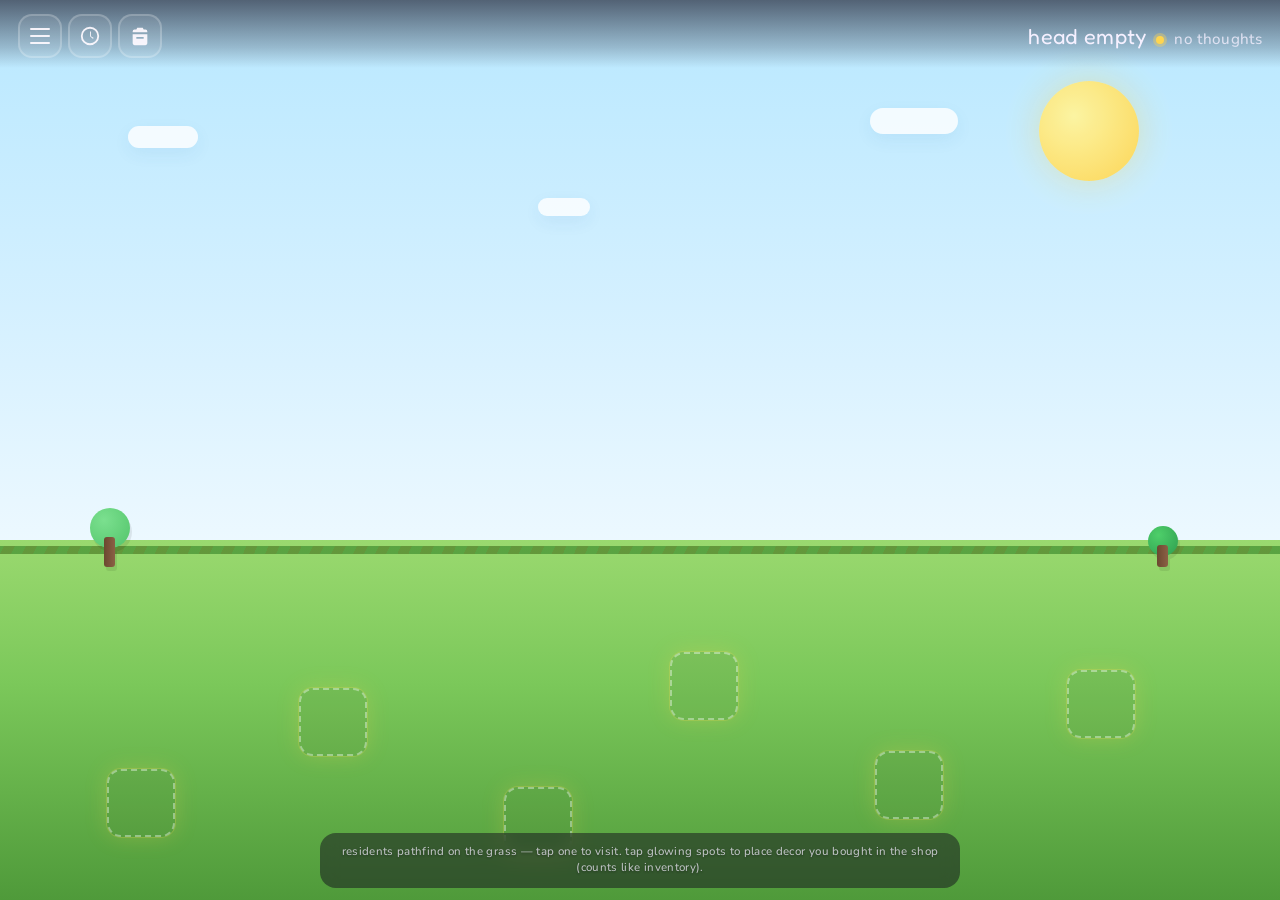
==== commit 2ab03f93: "timer minimize" ====
--- a/app.html
+++ b/app.html
@@ -95,12 +95,15 @@
 
     <!-- floats above screens; hidden on home (timer paused there) -->
     <aside id="timerDock" class="timer-dock" aria-label="Pomodoro timer">
-      <div class="timer-dock__shell">
-        <div class="timer-dock__handle" id="timerDockHandle" role="button" tabindex="0"
-          aria-label="Drag to move timer" title="drag to move">
-          <span class="timer-dock__grip" aria-hidden="true">
+      <div class="timer-dock__shell" id="timerDockShell">
+        <div class="timer-dock__handle" id="timerDockHandle" role="group" aria-label="Timer title bar" tabindex="0"
+          data-drag-hint="Drag to move timer" title="drag the grip to move">
+          <span class="timer-dock__handle-spacer" aria-hidden="true"></span>
+          <span class="timer-dock__grip" aria-hidden="true" id="timerDockGrip" title="drag to move">
             <span></span><span></span><span></span>
           </span>
+          <button type="button" class="timer-dock__pin-btn" id="timerDockMinBtn"
+            aria-pressed="false" aria-label="Minimize timer to a side tab" title="minimize to side tab">⟩</button>
         </div>
         <div class="timer-dock__inner">
           <div class="timer-row timer-row--float">
--- a/css/style.css
+++ b/css/style.css
@@ -83,7 +83,115 @@
   display: flex;
 }
 
-/* ── top bar ────────────────────────────────── */
+/* ── focus screen: full-viewport arena; header / stats / timer float above ─ */
+#screen-focus.screen--active {
+  position: fixed;
+  inset: 0;
+  z-index: 1;
+  flex-direction: column;
+  min-height: 100dvh;
+  min-height: 100svh;
+  padding: 0;
+}
+
+#screen-focus.screen--active #focusArena.habitat {
+  flex: 1 1 auto;
+  min-height: 0;
+  margin: 0;
+  border-radius: 0;
+  border: none;
+  box-shadow: none;
+}
+
+#screen-focus.screen--active .controls {
+  position: fixed;
+  z-index: 40;
+  left: max(12px, env(safe-area-inset-left, 0));
+  right: max(12px, env(safe-area-inset-right, 0));
+  bottom: max(12px, env(safe-area-inset-bottom, 0));
+  margin: 0 auto;
+  width: min(520px, calc(100vw - 24px));
+  max-width: min(520px, calc(100vw - 24px));
+  box-sizing: border-box;
+}
+
+body:has(#screen-focus.screen--active) .timer-dock,
+body:has(#screen-home.screen--active) .timer-dock {
+  top: calc(56px + env(safe-area-inset-top, 0));
+}
+
+/* ── home screen: full-viewport habitat; hint floats at bottom ─ */
+#screen-home.screen--active {
+  position: fixed;
+  inset: 0;
+  z-index: 1;
+  flex-direction: column;
+  min-height: 100dvh;
+  min-height: 100svh;
+  padding: 0;
+}
+
+#screen-home.screen--active .home-shell {
+  flex: 1 1 auto;
+  min-height: 0;
+  margin: 0;
+  gap: 0;
+  height: 100%;
+  display: flex;
+  flex-direction: column;
+}
+
+#screen-home.screen--active .home-habitat {
+  flex: 1 1 auto;
+  min-height: 0;
+  border-radius: 0;
+  border: none;
+  box-shadow: none;
+}
+
+#screen-home.screen--active .home-hint {
+  position: fixed;
+  z-index: 40;
+  left: max(12px, env(safe-area-inset-left, 0));
+  right: max(12px, env(safe-area-inset-right, 0));
+  bottom: max(12px, env(safe-area-inset-bottom, 0));
+  margin: 0 auto;
+  max-width: min(640px, calc(100vw - 24px));
+  width: min(640px, calc(100vw - 24px));
+  box-sizing: border-box;
+  padding: 10px 16px 12px;
+  background: rgba(18, 14, 28, 0.5);
+  border-radius: 16px;
+  backdrop-filter: blur(8px);
+  -webkit-backdrop-filter: blur(8px);
+  text-shadow: 0 1px 2px rgba(0, 0, 0, 0.35);
+}
+
+/* Float top bar over home habitat (same as focus) */
+body:has(#screen-focus.screen--active) .app-top,
+body:has(#screen-home.screen--active) .app-top {
+  position: fixed;
+  z-index: 50;
+  top: 0;
+  left: 0;
+  right: 0;
+  padding: calc(14px + env(safe-area-inset-top, 0)) calc(18px + env(safe-area-inset-right, 0)) 10px
+    calc(18px + env(safe-area-inset-left, 0));
+  background: linear-gradient(
+    180deg,
+    rgba(20, 16, 32, 0.62) 0%,
+    rgba(20, 16, 32, 0.22) 70%,
+    rgba(20, 16, 32, 0) 100%
+  );
+  pointer-events: none;
+}
+
+body:has(#screen-focus.screen--active) .app-top *,
+body:has(#screen-home.screen--active) .app-top * {
+  pointer-events: auto;
+}
+
+/* ── top bar (base — non-floating when tracker etc.) ───────────────── */
 .app-top {
   flex-shrink: 0;
   display: flex;
@@ -337,6 +445,93 @@
   pointer-events: none;
 }
 
+/* Pinned to right edge: narrow tab, expand via same button or shell tap */
+.timer-dock--minimized {
+  top: 50% !important;
+  left: auto !important;
+  right: max(0px, env(safe-area-inset-right, 0)) !important;
+  width: 58px !important;
+  min-width: 58px;
+  max-width: 58px;
+  transform: translateY(-50%) !important;
+  transition: width 0.2s ease, transform 0.2s ease, right 0.2s ease;
+}
+
+body:has(#screen-focus.screen--active) .timer-dock.timer-dock--minimized,
+body:has(#screen-home.screen--active) .timer-dock.timer-dock--minimized,
+.timer-dock.timer-dock--minimized {
+  top: 50% !important;
+  right: max(0px, env(safe-area-inset-right, 0)) !important;
+  transform: translateY(-50%) !important;
+}
+
+.timer-dock--minimized .timer-dock__shell {
+  border-radius: 20px 0 0 20px;
+  cursor: pointer;
+}
+
+.timer-dock--minimized .timer-dock__handle {
+  padding: 0 2px 0 4px;
+  cursor: pointer;
+}
+
+.timer-dock--minimized .timer-dock__handle-spacer,
+.timer-dock--minimized .timer-dock__grip {
+  display: none;
+}
+
+.timer-dock--minimized .timer-dock__pin-btn {
+  width: 100%;
+  min-height: 28px;
+  border-radius: 10px;
+  margin: 0 2px;
+  font-size: 1.05rem;
+  line-height: 1;
+}
+
+/* compact inner: time + phase only, controls hidden (still in DOM for a11y if needed) */
+.timer-dock--minimized .timer-dock__inner {
+  padding: 8px 4px 10px;
+  border-radius: 0 0 0 18px;
+}
+
+.timer-dock--minimized .timer-row--float {
+  flex-direction: column;
+  align-items: center;
+  justify-content: center;
+  gap: 6px;
+  flex-wrap: nowrap;
+}
+
+.timer-dock--minimized .timer-ring-wrap--float {
+  width: 44px;
+  height: 44px;
+}
+
+.timer-dock--minimized .timer-dock__inner .timer-svg {
+  opacity: 0.88;
+}
+
+.timer-dock--minimized .timer-side--float {
+  display: none !important;
+}
+
+.timer-dock--minimized .timer-time {
+  font-size: 0.7rem;
+  letter-spacing: 0.04em;
+}
+
+.timer-dock--minimized .phase-badge {
+  font-size: 0.52rem;
+  padding: 2px 5px;
+}
+
+.timer-dock--minimized.timer-dock--dragging,
+.timer-dock--minimized .timer-dock__handle {
+  cursor: pointer;
+  touch-action: auto;
+}
+
 .timer-dock__shell {
   width: 100%;
   box-sizing: border-box;
@@ -353,9 +548,11 @@
 .timer-dock__handle {
   display: flex;
   align-items: center;
-  justify-content: center;
+  justify-content: space-between;
+  gap: 4px;
   height: 26px;
   flex-shrink: 0;
+  padding: 0 2px 0 4px;
   cursor: grab;
   touch-action: none;
   user-select: none;
@@ -364,6 +561,50 @@
   border-bottom: 1px solid rgba(0, 0, 0, 0.25);
 }
 
+.timer-dock__handle-spacer {
+  width: 32px;
+  flex-shrink: 0;
+  pointer-events: none;
+}
+
+.timer-dock__pin-btn {
+  flex-shrink: 0;
+  width: 32px;
+  height: 22px;
+  padding: 0;
+  display: inline-flex;
+  align-items: center;
+  justify-content: center;
+  border: 1px solid rgba(255, 255, 255, 0.22);
+  border-radius: 8px;
+  background: rgba(0, 0, 0, 0.22);
+  color: rgba(255, 250, 255, 0.95);
+  font-size: 0.95rem;
+  font-weight: 700;
+  line-height: 1;
+  cursor: pointer;
+  font-family: inherit;
+  transition: background 0.12s, border-color 0.12s, transform 0.1s;
+}
+
+.timer-dock__pin-btn:hover {
+  background: rgba(0, 0, 0, 0.32);
+  border-color: rgba(255, 255, 255, 0.32);
+}
+
+.timer-dock__pin-btn:active {
+  transform: scale(0.97);
+}
+
+.timer-dock__pin-btn:focus {
+  outline: none;
+}
+
+.timer-dock__pin-btn:focus-visible {
+  box-shadow: 0 0 0 2px rgba(255, 213, 79, 0.55);
+  border-color: rgba(255, 255, 255, 0.4);
+}
+
 .timer-dock__handle:hover {
   background: linear-gradient(180deg, rgba(255, 255, 255, 0.2) 0%, rgba(0, 0, 0, 0.08) 100%);
 }
@@ -378,8 +619,11 @@
 
 .timer-dock__grip {
   display: flex;
+  flex: 1 1 auto;
+  justify-content: center;
+  align-items: center;
   gap: 5px;
-  align-items: center;
+  min-width: 0;
   pointer-events: none;
 }
 
@@ -447,7 +691,7 @@
 }
 
 .timer-side--float .btn--forbidden {
-  font-size: 0.65rem;
+  font-size: 0.4rem;
   padding: 6px 10px;
 }
 
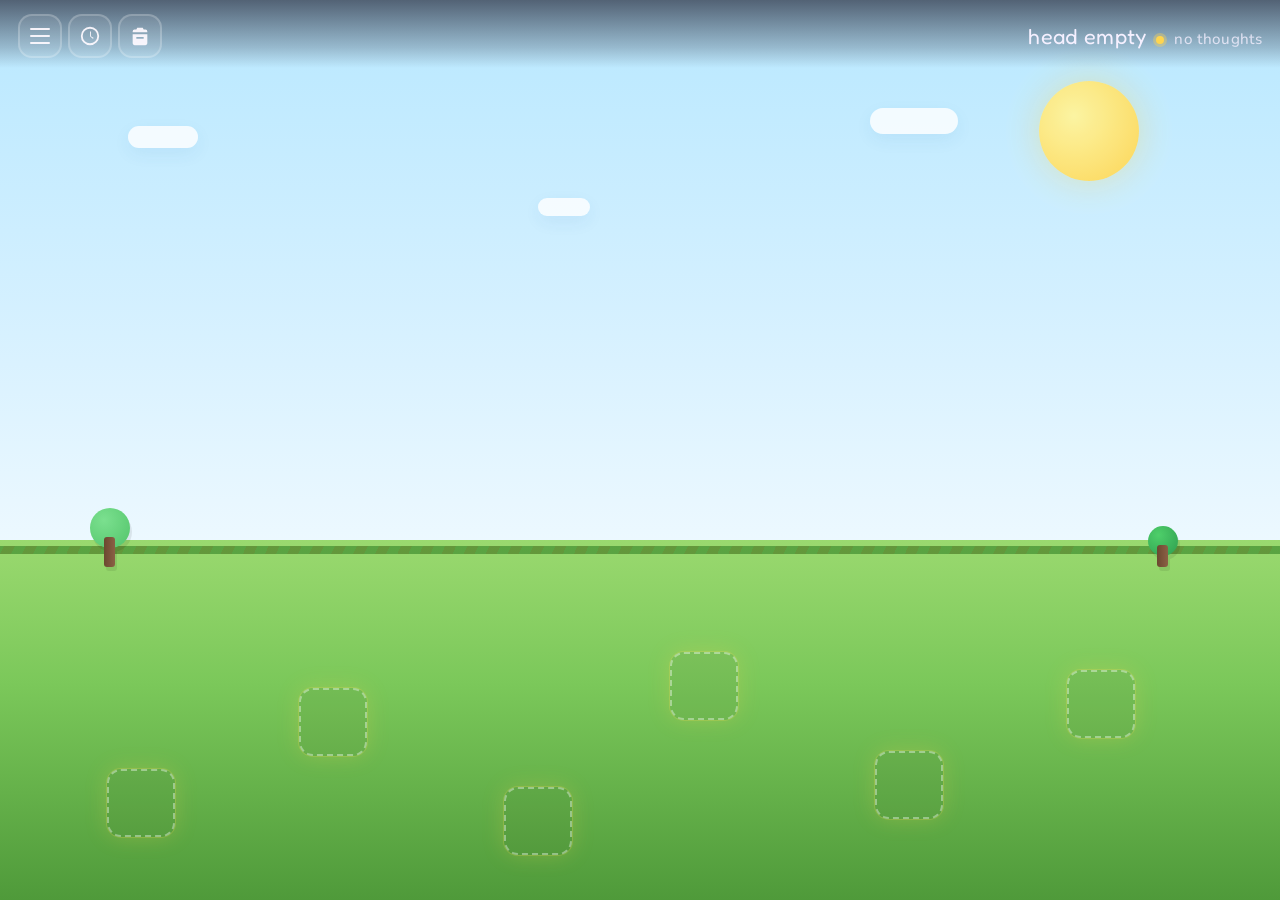
==== commit b77848a6: "chrome extensions" ====
--- a/app.html
+++ b/app.html
@@ -80,16 +80,23 @@
       <div class="side-menu__panel" role="dialog" aria-modal="true" aria-labelledby="sideMenuTitle">
         <h2 class="side-menu__title" id="sideMenuTitle">menu</h2>
         <p class="side-menu__hint">your habitat, focus timer, and assignment tracker.</p>
-        <nav class="side-menu__nav" aria-label="screens">
-          <p class="side-menu__section-label">home</p>
-          <button type="button" class="side-menu__nav-btn" data-app-screen="home">habitat</button>
-          <button type="button" class="side-menu__nav-btn" data-app-screen="focus">focus timer</button>
-          <p class="side-menu__section-label">assignments</p>
-          <button type="button" class="side-menu__nav-btn tracker-tab" data-tracker-tab="courses">courses</button>
-          <button type="button" class="side-menu__nav-btn tracker-tab" data-tracker-tab="weekly">weekly</button>
-          <button type="button" class="side-menu__nav-btn tracker-tab" data-tracker-tab="todo">to-do</button>
-          <button type="button" class="side-menu__nav-btn tracker-tab" data-tracker-tab="calendar">calendar</button>
-        </nav>
+        <div class="side-menu__scroll">
+          <nav class="side-menu__nav" aria-label="screens">
+            <p class="side-menu__section-label">home</p>
+            <button type="button" class="side-menu__nav-btn" data-app-screen="home">habitat</button>
+            <button type="button" class="side-menu__nav-btn" data-app-screen="focus">focus timer</button>
+            <p class="side-menu__section-label">assignments</p>
+            <button type="button" class="side-menu__nav-btn tracker-tab" data-tracker-tab="courses">courses</button>
+            <button type="button" class="side-menu__nav-btn tracker-tab" data-tracker-tab="weekly">weekly</button>
+            <button type="button" class="side-menu__nav-btn tracker-tab" data-tracker-tab="todo">to-do</button>
+            <button type="button" class="side-menu__nav-btn tracker-tab" data-tracker-tab="calendar">calendar</button>
+          </nav>
+        </div>
+        <div class="side-menu__footer">
+          <p class="side-menu__section-label">account</p>
+          <button type="button" class="side-menu__nav-btn" id="sideMenuProfileBtn">profile</button>
+          <button type="button" class="side-menu__nav-btn side-menu__nav-btn--danger" id="sideMenuLogoutBtn">log out</button>
+        </div>
       </div>
     </div>
 
@@ -130,9 +137,6 @@
                 <button class="btn btn--start" id="startBtn">start</button>
                 <button class="btn btn--reset" id="resetBtn">reset</button>
               </div>
-              <button class="btn btn--forbidden" id="forbiddenBtn">
-                simulate forbidden site
-              </button>
             </div>
           </div>
         </div>
@@ -159,10 +163,6 @@
         <div class="cloud" style="width:62px;height:20px;top:18px;left:12%"></div>
         <div class="cloud" style="width:44px;height:15px;top:34px;left:30%"></div>
         <div class="cloud" style="width:72px;height:22px;top:12px;left:60%"></div>
-
-        <div class="forbidden-flash" id="forbiddenFlash">
-          <div class="forbidden-banner">forbidden site — timer paused</div>
-        </div>
 
         <div class="notif" id="notif"></div>
       </div>
@@ -222,12 +222,20 @@
 
           <div id="residentLayer" class="resident-layer"></div>
         </div>
-
-        <p class="home-hint">
-          residents pathfind on the grass — tap one to visit. tap glowing spots to place decor you bought in the shop (counts like inventory).
-        </p>
       </div>
     </section>
+
+    <div id="profileOverlay" class="store-overlay" hidden>
+      <div class="store-overlay__backdrop" id="profileBackdrop" tabindex="-1" aria-hidden="true"></div>
+      <div class="store-card profile-card" role="dialog" aria-modal="true" aria-labelledby="profileTitle">
+        <button type="button" class="store-close" id="profileCloseBtn" aria-label="Close profile">×</button>
+        <h2 class="store-title" id="profileTitle">profile</h2>
+        <p class="profile-lede" id="profileLede">loading…</p>
+        <dl class="profile-dl" id="profileDl" hidden></dl>
+        <p class="profile-hint" id="profileHint" hidden></p>
+        <button type="button" class="btn btn--reset profile-logout" id="profileOverlayLogoutBtn">log out</button>
+      </div>
+    </div>
 
     <div id="storeOverlay" class="store-overlay" hidden>
       <div class="store-overlay__backdrop" id="storeBackdrop" tabindex="-1" aria-hidden="true"></div>
@@ -287,6 +295,7 @@
   <script src="js/focusBg.js"></script>
   <script src="js/trackerStore.js"></script>
   <script src="js/trackerApi.js"></script>
+  <script src="js/userAppState.js"></script>
   <script src="js/trackerMain.js"></script>
   <script src="js/main.js"></script>
 </body>
--- a/css/style.css
+++ b/css/style.css
@@ -32,6 +32,18 @@
   --text-primary: #2a2520;
   --text-muted:   #6b6258;
   --text-hint:    #9a9085;
+
+  --beige: #fdf6ec;
+  --beige-dark: #f5e9d3;
+  --red: #e8392a;
+  --blue: #1e6fd9;
+  --yellow: #f5c518;
+  --green: #3bbf6e;
+  --purple: #9b59d0;
+  --ink: #1a1208;
+  --ink-light: #5a4a2e;
+  --card-shadow: 4px 4px 0px var(--ink);
+  --card-shadow-lg: 6px 6px 0px var(--ink);
 
   --shadow-soft:  0 18px 50px rgba(20, 16, 30, 0.35);
   --shadow-lift:  0 8px 0 rgba(30, 25, 40, 0.12);
@@ -329,6 +341,39 @@
   box-shadow: 12px 0 40px rgba(0, 0, 0, 0.35);
   transform: translateX(-100%);
   transition: transform 0.28s ease;
+  display: flex;
+  flex-direction: column;
+  min-height: 0;
+  box-sizing: border-box;
+}
+
+.side-menu__scroll {
+  flex: 1 1 auto;
+  min-height: 0;
+  overflow-y: auto;
+  margin-right: -4px;
+  padding-right: 4px;
+}
+
+.side-menu__footer {
+  flex-shrink: 0;
+  margin-top: 12px;
+  padding-top: 14px;
+  border-top: 1px solid rgba(255, 255, 255, 0.12);
+}
+
+.side-menu__footer .side-menu__section-label {
+  margin-top: 0;
+}
+
+.side-menu__nav-btn--danger {
+  border-color: rgba(255, 120, 120, 0.45) !important;
+  color: #ffc9c9;
+}
+
+.side-menu__nav-btn--danger:hover {
+  border-color: rgba(255, 160, 160, 0.65) !important;
+  background: rgba(255, 80, 80, 0.12);
 }
 
 .side-menu:not([hidden]) .side-menu__panel {
@@ -517,13 +562,12 @@
 }
 
 .timer-dock--minimized .timer-time {
-  font-size: 0.7rem;
-  letter-spacing: 0.04em;
+  font-size: 0.5rem !important;
+  padding: 0.3em 0.4em;
 }
 
 .timer-dock--minimized .phase-badge {
-  font-size: 0.52rem;
-  padding: 2px 5px;
+  display: none !important;
 }
 
 .timer-dock--minimized.timer-dock--dragging,
@@ -535,14 +579,12 @@
 .timer-dock__shell {
   width: 100%;
   box-sizing: border-box;
+  border: 3px solid var(--ink); border-radius: 20px;
   border-radius: 26px;
   overflow: hidden;
   background: linear-gradient(165deg, #4a4558 0%, #2f2c3a 45%, #25232e 100%);
   border: 2px solid rgba(255, 255, 255, 0.22);
-  box-shadow:
-    0 1px 0 rgba(255, 255, 255, 0.28) inset,
-    0 20px 44px rgba(12, 10, 22, 0.45),
-    0 10px 0 rgba(25, 22, 35, 0.18);
+  box-shadow: var(--card-shadow-lg);
 }
 
 .timer-dock__handle {
@@ -557,7 +599,7 @@
   touch-action: none;
   user-select: none;
   -webkit-user-select: none;
-  background: linear-gradient(180deg, rgba(255, 255, 255, 0.14) 0%, rgba(0, 0, 0, 0.12) 100%);
+  background: var(--ink);
   border-bottom: 1px solid rgba(0, 0, 0, 0.25);
 }
 
@@ -889,20 +931,86 @@
 
 .creature:hover { transform: scale(1.2) translateY(-4px); }
 
-.catch-burst {
-  position: absolute;
+/* floating “click reward” popups (same spirit as index.html .coin-burst) */
+.reward-click-burst {
+  position: fixed;
+  left: 0;
+  top: 0;
+  z-index: 10050;
+  max-width: min(280px, 90vw);
+  padding: 6px 14px;
+  border-radius: 999px;
+  border: 2px solid var(--cartoon-ink);
+  box-shadow: var(--cartoon-shadow);
+  font-family: 'Fredoka One', cursive, system-ui, sans-serif;
+  font-size: clamp(0.95rem, 3.2vw, 1.15rem);
+  font-weight: 400;
+  line-height: 1.2;
+  letter-spacing: 0.02em;
+  text-align: center;
+  white-space: nowrap;
   pointer-events: none;
-  font-size: 16px;
-  font-weight: 700;
-  color: var(--coral);
-  animation: burst 0.65s ease-out forwards;
-  z-index: 20;
-}
-
-@keyframes burst {
-  0%   { opacity: 1; transform: scale(0.5) translateY(0); }
-  50%  { opacity: 1; transform: scale(1.3) translateY(-10px); }
-  100% { opacity: 0; transform: scale(1)   translateY(-28px); }
+  transform: translate(-50%, -50%) scale(0.75);
+  opacity: 0;
+  animation: reward-burst-pop 0.92s cubic-bezier(0.22, 1, 0.36, 1) forwards;
+}
+
+.reward-click-burst--coin {
+  background: linear-gradient(180deg, #fff6c8 0%, var(--yellow) 100%);
+  color: var(--cartoon-ink);
+}
+
+.reward-click-burst--catch {
+  background: linear-gradient(180deg, #e8fff0 0%, var(--mint) 100%);
+  color: var(--cartoon-ink);
+}
+
+@keyframes reward-burst-pop {
+  0% {
+    opacity: 0;
+    transform: translate(-50%, -50%) scale(0.55) rotate(-4deg);
+  }
+  18% {
+    opacity: 1;
+    transform: translate(-50%, calc(-50% - 6px)) scale(1.12) rotate(2deg);
+  }
+  40% {
+    opacity: 1;
+    transform: translate(-50%, calc(-50% - 18px)) scale(1.05) rotate(0deg);
+  }
+  100% {
+    opacity: 0;
+    transform: translate(-50%, calc(-50% - 64px)) scale(1.08) rotate(0deg);
+  }
+}
+
+.stat-val.stat-val--pop {
+  animation: stat-val-pop 0.58s cubic-bezier(0.34, 1.56, 0.64, 1);
+}
+
+@keyframes stat-val-pop {
+  0% {
+    transform: scale(1);
+    color: var(--text-primary);
+  }
+  45% {
+    transform: scale(1.28);
+    color: var(--yellow);
+  }
+  100% {
+    transform: scale(1);
+    color: var(--text-primary);
+  }
+}
+
+@media (prefers-reduced-motion: reduce) {
+  .reward-click-burst {
+    animation-duration: 0.38s;
+    animation-timing-function: ease-out;
+  }
+  .stat-val.stat-val--pop {
+    animation-duration: 0.28s;
+  }
 }
 
 /* ── forbidden overlay ───────────────────────── */
@@ -1865,6 +1973,46 @@
   backdrop-filter: blur(5px);
 }
 
+.profile-card .profile-lede {
+  margin: 0 0 12px;
+  font-size: 0.92rem;
+  line-height: 1.45;
+  color: var(--text-muted);
+}
+
+.profile-dl {
+  margin: 0 0 14px;
+  display: grid;
+  grid-template-columns: minmax(0, 110px) 1fr;
+  gap: 6px 12px;
+  font-size: 0.88rem;
+}
+
+.profile-dl dt {
+  margin: 0;
+  font-weight: 700;
+  color: var(--text-muted);
+  text-transform: lowercase;
+}
+
+.profile-dl dd {
+  margin: 0;
+  word-break: break-word;
+  color: var(--text-primary);
+}
+
+.profile-hint {
+  margin: 0 0 14px;
+  font-size: 0.82rem;
+  line-height: 1.45;
+  color: var(--text-muted);
+}
+
+.profile-card .profile-logout {
+  width: 100%;
+  margin-top: 4px;
+}
+
 .store-card {
   position: relative;
   z-index: 1;
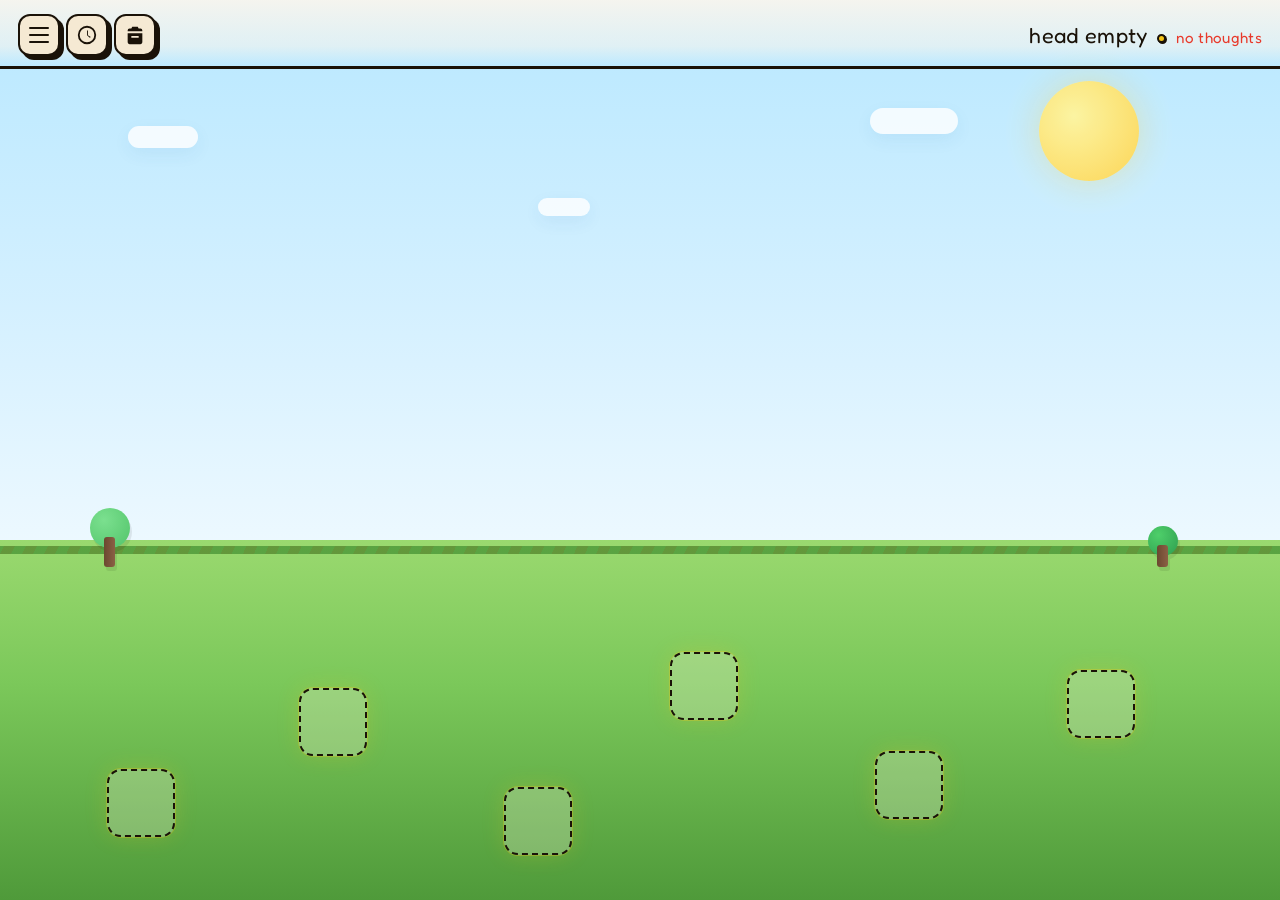
==== commit d2e28865: "favicons, style, more" ====
--- a/app.html
+++ b/app.html
@@ -1,11 +1,27 @@
 <!DOCTYPE html>
 <html lang="en">
 <head>
+  <script>
+    (function () {
+      try {
+        if (!/\.github\.io$/i.test(window.location.hostname)) return;
+        var parts = window.location.pathname.split('/').filter(Boolean);
+        if (!parts.length) return;
+        var seg = parts[0];
+        if (!seg || /\.html?$/i.test(seg)) return;
+        var b = document.createElement('base');
+        b.href = '/' + seg + '/';
+        document.head.prepend(b);
+      } catch (e) {
+        /* no-op */
+      }
+    })();
+  </script>
   <meta charset="UTF-8" />
   <meta name="viewport" content="width=device-width, initial-scale=1.0, viewport-fit=cover" />
   <meta name="theme-color" content="#2a2630" />
-  <!-- Backend: /api/parse-syllabus, /api/weekly-suggestions (no trailing slash) -->
-  <meta name="tracker-api-base" content="http://127.0.0.1:8001" />
+  <!-- Optional override; production default is js/apiBaseConfig.js (HENN_REMOTE_API_BASE). Local dev: probed automatically on http localhost. -->
+  <meta name="tracker-api-base" content="" />
   <title>head empty. no thoughts.</title>
   <link rel="preconnect" href="https://fonts.googleapis.com" />
   <link rel="preconnect" href="https://fonts.gstatic.com" crossorigin />
@@ -177,10 +193,6 @@
             <div class="stat-val" id="coinsStat">0</div>
             <div class="stat-label">coins</div>
           </div>
-          <div class="stat">
-            <div class="stat-val" id="caughtStat">0</div>
-            <div class="stat-label">caught</div>
-          </div>
         </div>
       </div>
     </section>
@@ -250,7 +262,7 @@
           <button type="button" class="store-tab" role="tab" id="storeTabFocusBg"
             aria-selected="false" aria-controls="storeList" data-store-tab="focusBg">focus bg</button>
         </div>
-        <p class="store-lede" id="storeLede">placeable props — each buy adds one to your inventory.</p>
+        <p class="store-lede" id="storeLede">decorate for your new friends!</p>
         <div id="storeList" class="store-list" role="tabpanel" aria-labelledby="storeTabDecor"></div>
       </div>
     </div>
@@ -294,6 +306,8 @@
   <script src="js/store.js"></script>
   <script src="js/focusBg.js"></script>
   <script src="js/trackerStore.js"></script>
+  <script src="js/apiBaseConfig.js"></script>
+  <script src="js/apiResolve.js"></script>
   <script src="js/trackerApi.js"></script>
   <script src="js/userAppState.js"></script>
   <script src="js/trackerMain.js"></script>
--- a/css/style.css
+++ b/css/style.css
@@ -1,23 +1,39 @@
 /* ── tokens ─────────────────────────────────── */
 :root {
-  /* aligns habitat UI + creatures with marketing index.html */
-  --cartoon-ink:   #1a1208;
+  /* index.html design system */
+  --beige:        #fdf6ec;
+  --beige-dark:   #f5e9d3;
+  --beige-edge:   #d4c4b0;
+  --red:          #e8392a;
+  --blue:         #1e6fd9;
+  --yellow:       #f5c518;
+  --green:        #3bbf6e;
+  --purple:       #9b59d0;
+  --ink:          #1a1208;
+  --ink-light:    #5a4a2e;
+  --card-shadow:    4px 4px 0px var(--ink);
+  --card-shadow-lg: 6px 6px 0px var(--ink);
+
+  /* habitat / creature colours (keep parity) */
+  --cartoon-ink:    #1a1208;
   --cartoon-shadow: 4px 4px 0 rgba(26, 18, 8, 0.22);
 
-  --ink:          #1e1c24;
-  --ink-soft:     #2a2630;
-  --paper:        #fdf6ec;
-  --paper-2:      #f5e9d3;
-  --paper-edge:   #d4c4b0;
+  /* semantic aliases used throughout */
+  --paper:        var(--beige);
+  --paper-2:      var(--beige-dark);
+  --paper-edge:   var(--beige-edge);
+  --text-primary: #1a1208;
+  --text-muted:   #5a4a2e;
+  --text-hint:    #9a8a72;
 
   --sun:          #ffd54f;
   --sun-glow:     #fff59d;
-  --coral:        #ff6b4a;
-  --coral-soft:   #ffe8e0;
-  --mint:         #5ad18b;
+  --coral:        #e8392a;   /* red for primary actions */
+  --coral-soft:   #fde8e8;
+  --mint:         #3bbf6e;
   --mint-soft:    #dff8ea;
-  --pool:         #4ec6e6;
-  --pool-soft:    #dff6fc;
+  --pool:         #1e6fd9;
+  --pool-soft:    #dbeafe;
 
   --grass:        #7bc85a;
   --grass-dark:   #4f9a3a;
@@ -29,95 +45,64 @@
   --leaf:         #52c46a;
   --leaf-dark:    #2e9d4f;
 
-  --text-primary: #2a2520;
-  --text-muted:   #6b6258;
-  --text-hint:    #9a9085;
-
-  --beige: #fdf6ec;
-  --beige-dark: #f5e9d3;
-  --red: #e8392a;
-  --blue: #1e6fd9;
-  --yellow: #f5c518;
-  --green: #3bbf6e;
-  --purple: #9b59d0;
-  --ink: #1a1208;
-  --ink-light: #5a4a2e;
-  --card-shadow: 4px 4px 0px var(--ink);
-  --card-shadow-lg: 6px 6px 0px var(--ink);
-
-  --shadow-soft:  0 18px 50px rgba(20, 16, 30, 0.35);
-  --shadow-lift:  0 8px 0 rgba(30, 25, 40, 0.12);
-  --radius-panel: 28px;
+  --shadow-soft:  0 18px 50px rgba(26, 18, 8, 0.12);
+  --shadow-lift:  0 8px 0 rgba(26, 18, 8, 0.06);
+  --radius-panel: 24px;
   --radius-btn:   999px;
 }
 
 /* ── base ───────────────────────────────────── */
-html {
-  min-height: 100%;
-  min-height: 100dvh;
-}
+html { min-height: 100%; min-height: 100dvh; scroll-behavior: smooth; }
 
 body {
-  font-family: 'Nunito', 'Fredoka', system-ui, sans-serif;
-  background:
-    radial-gradient(100% 120% at 0% 0%, #4a3f62 0%, transparent 50%),
-    radial-gradient(80% 100% at 100% 10%, #3d4f6e 0%, transparent 45%),
-    linear-gradient(165deg, #252030 0%, #15121c 100%);
-  color: var(--text-primary);
-  min-height: 100%;
-  min-height: 100dvh;
+  font-family: 'Nunito', sans-serif;
+  background-color: var(--beige);
+  color: var(--ink);
+  min-height: 100%; min-height: 100dvh;
   margin: 0;
   overflow-x: hidden;
   -webkit-font-smoothing: antialiased;
+}
+
+/* Dot-grid texture — matches index.html */
+body::before {
+  content: '';
+  position: fixed; inset: 0;
+  background-image:
+    radial-gradient(circle, var(--yellow) 2px, transparent 2px),
+    radial-gradient(circle, var(--blue)   1.5px, transparent 1.5px),
+    radial-gradient(circle, var(--red)    1px,   transparent 1px);
+  background-size: 80px 80px, 120px 120px, 60px 60px;
+  background-position: 10px 10px, 45px 55px, 25px 70px;
+  opacity: 0.06;
+  pointer-events: none; z-index: 0;
 }
 
 /* ── shell ──────────────────────────────────── */
 .app {
   display: flex;
   flex-direction: column;
-  min-height: 100dvh;
-  min-height: 100svh;
-  width: 100%;
-  max-width: none;
+  min-height: 100dvh; min-height: 100svh;
+  width: 100%; max-width: none;
   padding: env(safe-area-inset-top, 0) env(safe-area-inset-right, 0)
     env(safe-area-inset-bottom, 0) env(safe-area-inset-left, 0);
-}
-
-/* ── screens (focus vs home) ───────────────── */
-.screen {
-  display: none;
-  flex: 1 1 auto;
-  flex-direction: column;
-  min-height: 0;
-}
-
-.screen--active {
-  display: flex;
-}
-
-/* ── focus screen: full-viewport arena; header / stats / timer float above ─ */
+  position: relative; z-index: 1;
+}
+
+/* ── screens ────────────────────────────────── */
+.screen { display: none; flex: 1 1 auto; flex-direction: column; min-height: 0; }
+.screen--active { display: flex; }
+
 #screen-focus.screen--active {
-  position: fixed;
-  inset: 0;
-  z-index: 1;
-  flex-direction: column;
-  min-height: 100dvh;
-  min-height: 100svh;
-  padding: 0;
-}
-
+  position: fixed; inset: 0; z-index: 1;
+  flex-direction: column; min-height: 100dvh; min-height: 100svh; padding: 0;
+}
 #screen-focus.screen--active #focusArena.habitat {
-  flex: 1 1 auto;
-  min-height: 0;
-  margin: 0;
-  border-radius: 0;
-  border: none;
-  box-shadow: none;
-}
-
+  flex: 1 1 auto; min-height: 0; margin: 0;
+  border-radius: 0; border: none; box-shadow: none;
+}
 #screen-focus.screen--active .controls {
-  position: fixed;
-  z-index: 40;
+  position: fixed; z-index: 40;
   left: max(12px, env(safe-area-inset-left, 0));
   right: max(12px, env(safe-area-inset-right, 0));
   bottom: max(12px, env(safe-area-inset-bottom, 0));
@@ -127,43 +112,20 @@
   box-sizing: border-box;
 }
 
-body:has(#screen-focus.screen--active) .timer-dock,
-body:has(#screen-home.screen--active) .timer-dock {
-  top: calc(56px + env(safe-area-inset-top, 0));
-}
-
-/* ── home screen: full-viewport habitat; hint floats at bottom ─ */
 #screen-home.screen--active {
-  position: fixed;
-  inset: 0;
-  z-index: 1;
-  flex-direction: column;
-  min-height: 100dvh;
-  min-height: 100svh;
-  padding: 0;
-}
-
+  position: fixed; inset: 0; z-index: 1;
+  flex-direction: column; min-height: 100dvh; min-height: 100svh; padding: 0;
+}
 #screen-home.screen--active .home-shell {
-  flex: 1 1 auto;
-  min-height: 0;
-  margin: 0;
-  gap: 0;
-  height: 100%;
-  display: flex;
-  flex-direction: column;
-}
-
+  flex: 1 1 auto; min-height: 0; margin: 0; gap: 0;
+  height: 100%; display: flex; flex-direction: column;
+}
 #screen-home.screen--active .home-habitat {
-  flex: 1 1 auto;
-  min-height: 0;
-  border-radius: 0;
-  border: none;
-  box-shadow: none;
-}
-
+  flex: 1 1 auto; min-height: 0;
+  border-radius: 0; border: none; box-shadow: none;
+}
 #screen-home.screen--active .home-hint {
-  position: fixed;
-  z-index: 40;
+  position: fixed; z-index: 40;
   left: max(12px, env(safe-area-inset-left, 0));
   right: max(12px, env(safe-area-inset-right, 0));
   bottom: max(12px, env(safe-area-inset-bottom, 0));
@@ -172,302 +134,182 @@
   width: min(640px, calc(100vw - 24px));
   box-sizing: border-box;
   padding: 10px 16px 12px;
-  background: rgba(18, 14, 28, 0.5);
+  background: rgba(26, 18, 8, 0.72);
+  border: 2px solid var(--ink);
   border-radius: 16px;
-  backdrop-filter: blur(8px);
-  -webkit-backdrop-filter: blur(8px);
-  text-shadow: 0 1px 2px rgba(0, 0, 0, 0.35);
-}
-
-/* Float top bar over home habitat (same as focus) */
+  box-shadow: var(--card-shadow);
+}
+
+/* top bar floats over habitat screens */
 body:has(#screen-focus.screen--active) .app-top,
-body:has(#screen-home.screen--active) .app-top {
-  position: fixed;
-  z-index: 50;
-  top: 0;
-  left: 0;
-  right: 0;
-  padding: calc(14px + env(safe-area-inset-top, 0)) calc(18px + env(safe-area-inset-right, 0)) 10px
-    calc(18px + env(safe-area-inset-left, 0));
-  background: linear-gradient(
-    180deg,
-    rgba(20, 16, 32, 0.62) 0%,
-    rgba(20, 16, 32, 0.22) 70%,
-    rgba(20, 16, 32, 0) 100%
-  );
+body:has(#screen-home.screen--active)  .app-top {
+  position: fixed; z-index: 50; top: 0; left: 0; right: 0;
+  padding: calc(14px + env(safe-area-inset-top, 0))
+           calc(18px + env(safe-area-inset-right, 0))
+           10px
+           calc(18px + env(safe-area-inset-left, 0));
+  background: linear-gradient(180deg,
+    rgba(253, 246, 236, 0.88) 0%,
+    rgba(253, 246, 236, 0.55) 70%,
+    rgba(253, 246, 236, 0) 100%);
   pointer-events: none;
 }
-
 body:has(#screen-focus.screen--active) .app-top *,
-body:has(#screen-home.screen--active) .app-top * {
-  pointer-events: auto;
-}
-
-/* ── top bar (base — non-floating when tracker etc.) ───────────────── */
+body:has(#screen-home.screen--active)  .app-top * { pointer-events: auto; }
+
+body:has(#screen-focus.screen--active) .timer-dock,
+body:has(#screen-home.screen--active)  .timer-dock {
+  top: calc(56px + env(safe-area-inset-top, 0));
+}
+
+/* ── top bar ────────────────────────────────── */
 .app-top {
   flex-shrink: 0;
-  display: flex;
-  align-items: center;
-  justify-content: flex-start;
-  flex-wrap: wrap;
-  gap: 12px;
+  display: flex; align-items: center; justify-content: flex-start;
+  flex-wrap: wrap; gap: 12px;
   padding: 14px 18px 10px;
-  color: #f5f0ff;
+  background: var(--beige);
+  border-bottom: 3px solid var(--ink);
+  color: var(--ink);
 }
 
 .app-top__brand {
-  display: flex;
-  flex-wrap: wrap;
-  align-items: baseline;
-  gap: 6px 10px;
-  letter-spacing: 0.02em;
-  margin-left: auto;
-  justify-content: flex-end;
+  display: flex; flex-wrap: wrap; align-items: baseline;
+  gap: 6px 10px; letter-spacing: 0.02em;
+  margin-left: auto; justify-content: flex-end;
 }
 
 .app-top__title {
-  font-family: 'Fredoka One', 'Fredoka', cursive;
-  font-weight: 400;
+  font-family: 'Fredoka One', cursive;
   font-size: clamp(1.05rem, 2.8vw, 1.35rem);
-  text-transform: lowercase;
+  text-transform: lowercase; color: var(--ink);
 }
 
 .app-top__dot {
-  display: inline-block;
-  width: 8px;
-  height: 8px;
-  border-radius: 50%;
-  background: var(--sun);
-  box-shadow: 0 0 0 3px rgba(255, 213, 79, 0.35);
+  display: inline-block; width: 9px; height: 9px;
+  border-radius: 50%; background: var(--yellow);
+  border: 2px solid var(--ink);
+  box-shadow: 1px 1px 0 var(--ink);
   vertical-align: middle;
 }
 
 .app-top__subtitle {
-  font-weight: 500;
+  font-family: 'Fredoka One', cursive;
   font-size: clamp(0.82rem, 2vw, 0.95rem);
-  opacity: 0.78;
-  text-transform: lowercase;
-}
-
-.app-top__tray {
-  display: flex;
-  align-items: center;
-  gap: 6px;
-  flex-shrink: 0;
-}
-
+  color: var(--red); text-transform: lowercase;
+}
+
+.app-top__tray { display: flex; align-items: center; gap: 6px; flex-shrink: 0; }
+
+/* icon buttons — neo-brutalist style */
 .icon-btn {
-  display: inline-flex;
-  align-items: center;
-  justify-content: center;
-  width: 44px;
-  height: 44px;
-  padding: 0;
-  border-radius: 14px;
-  border: 2px solid rgba(255, 255, 255, 0.2);
-  background: rgba(255, 255, 255, 0.08);
-  color: rgba(255, 250, 255, 0.92);
+  display: inline-flex; align-items: center; justify-content: center;
+  width: 42px; height: 42px; padding: 0;
+  border-radius: 12px;
+  border: 2.5px solid var(--ink);
+  background: var(--beige-dark);
+  color: var(--ink);
   cursor: pointer;
-  transition: background 0.15s, border-color 0.15s, color 0.15s, transform 0.12s;
-}
-
-.icon-btn:hover {
-  background: rgba(255, 255, 255, 0.14);
-  border-color: rgba(255, 255, 255, 0.32);
-  color: #fff;
-}
-
-.icon-btn:active {
-  transform: scale(0.96);
-}
-
-.icon-btn__svg {
-  display: block;
-}
-
-.icon-btn__svg--hidden {
-  display: none;
-}
-
-.icon-btn__hamburger {
-  display: flex;
-  flex-direction: column;
-  justify-content: center;
-  gap: 5px;
-  width: 20px;
-}
-
-.icon-btn__hamburger span {
-  display: block;
-  height: 2px;
-  border-radius: 2px;
-  background: currentColor;
-}
-
-/* placeholder drawer — calendar / courses later */
+  box-shadow: var(--card-shadow);
+  transition: transform 0.1s, box-shadow 0.1s;
+}
+.icon-btn:hover  { transform: translate(-2px,-2px); box-shadow: var(--card-shadow-lg); }
+.icon-btn:active { transform: translate(2px,2px); box-shadow: 1px 1px 0 var(--ink); }
+.icon-btn__svg { display: block; }
+.icon-btn__svg--hidden { display: none; }
+.icon-btn__hamburger { display: flex; flex-direction: column; justify-content: center; gap: 5px; width: 20px; }
+.icon-btn__hamburger span { display: block; height: 2px; border-radius: 2px; background: currentColor; }
+
+/* ── side menu ──────────────────────────────── */
 .side-menu {
-  position: fixed;
-  inset: 0;
-  z-index: 60;
-  pointer-events: none;
-}
-
-.side-menu:not([hidden]) {
-  pointer-events: auto;
-}
-
-.side-menu[hidden] {
-  display: none;
-}
+  position: fixed; inset: 0; z-index: 60; pointer-events: none;
+}
+.side-menu:not([hidden]) { pointer-events: auto; }
+.side-menu[hidden] { display: none; }
 
 .side-menu__backdrop {
-  position: absolute;
-  inset: 0;
-  background: rgba(12, 10, 20, 0.45);
-  backdrop-filter: blur(4px);
+  position: absolute; inset: 0;
+  background: rgba(26, 18, 8, 0.45);
+  backdrop-filter: blur(2px);
 }
 
 .side-menu__panel {
-  position: absolute;
-  top: 0;
-  left: 0;
-  height: 100%;
-  width: min(320px, 92vw);
+  position: absolute; top: 0; left: 0; height: 100%;
+  width: min(300px, 92vw);
   padding: calc(20px + env(safe-area-inset-top, 0)) 20px 24px;
   padding-left: calc(20px + env(safe-area-inset-left, 0));
-  background: linear-gradient(195deg, #2e2a38 0%, #1f1c28 100%);
-  color: #f7f4ff;
-  border-right: 2px solid rgba(255, 255, 255, 0.12);
-  box-shadow: 12px 0 40px rgba(0, 0, 0, 0.35);
+  background: var(--beige);
+  border-right: 3px solid var(--ink);
+  box-shadow: 8px 0 0 var(--ink);
   transform: translateX(-100%);
-  transition: transform 0.28s ease;
-  display: flex;
-  flex-direction: column;
-  min-height: 0;
-  box-sizing: border-box;
-}
-
-.side-menu__scroll {
-  flex: 1 1 auto;
-  min-height: 0;
-  overflow-y: auto;
-  margin-right: -4px;
-  padding-right: 4px;
-}
+  transition: transform 0.28s cubic-bezier(.34,1.1,.64,1);
+  display: flex; flex-direction: column; min-height: 0; box-sizing: border-box;
+}
+.side-menu:not([hidden]) .side-menu__panel { transform: translateX(0); }
+
+.side-menu__scroll { flex: 1 1 auto; min-height: 0; overflow-y: auto; }
 
 .side-menu__footer {
-  flex-shrink: 0;
-  margin-top: 12px;
-  padding-top: 14px;
-  border-top: 1px solid rgba(255, 255, 255, 0.12);
-}
-
-.side-menu__footer .side-menu__section-label {
-  margin-top: 0;
-}
-
-.side-menu__nav-btn--danger {
-  border-color: rgba(255, 120, 120, 0.45) !important;
-  color: #ffc9c9;
-}
-
-.side-menu__nav-btn--danger:hover {
-  border-color: rgba(255, 160, 160, 0.65) !important;
-  background: rgba(255, 80, 80, 0.12);
-}
-
-.side-menu:not([hidden]) .side-menu__panel {
-  transform: translateX(0);
-}
+  flex-shrink: 0; margin-top: 12px; padding-top: 14px;
+  border-top: 2.5px solid var(--ink);
+}
+.side-menu__footer .side-menu__section-label { margin-top: 0; }
 
 .side-menu__title {
-  font-size: 1.1rem;
-  font-weight: 700;
-  text-transform: lowercase;
-  margin: 0 0 10px;
-  letter-spacing: 0.02em;
+  font-family: 'Fredoka One', cursive;
+  font-size: 1.4rem; text-transform: lowercase;
+  margin: 0 0 6px; color: var(--ink);
 }
 
 .side-menu__hint {
-  margin: 0;
-  font-size: 0.8rem;
-  font-weight: 500;
-  line-height: 1.45;
-  color: rgba(245, 240, 255, 0.72);
-  text-transform: lowercase;
+  margin: 0; font-size: 0.8rem; font-weight: 600;
+  line-height: 1.45; color: var(--ink-light); text-transform: lowercase;
 }
 
 .side-menu__nav {
-  display: flex;
-  flex-direction: column;
-  gap: 8px;
-  margin-top: 18px;
+  display: flex; flex-direction: column; gap: 6px; margin-top: 18px;
 }
 
 .side-menu__section-label {
   margin: 14px 0 4px;
-  font-size: 0.68rem;
-  font-weight: 700;
-  letter-spacing: 0.12em;
-  text-transform: uppercase;
-  color: rgba(245, 240, 255, 0.45);
-}
-
-.side-menu__section-label:first-of-type {
-  margin-top: 4px;
-}
+  font-size: 0.68rem; font-weight: 700; letter-spacing: 0.12em;
+  text-transform: uppercase; color: var(--ink-light);
+}
+.side-menu__section-label:first-of-type { margin-top: 4px; }
 
 .side-menu__nav .side-menu__nav-btn {
-  width: 100%;
-  text-align: left;
-  box-sizing: border-box;
-  padding: 11px 14px;
-  border-radius: 14px;
-  border: 2px solid rgba(255, 255, 255, 0.14);
-  background: rgba(255, 255, 255, 0.06);
-  color: rgba(252, 248, 255, 0.95);
-  font-family: inherit;
-  font-size: 0.88rem;
-  font-weight: 600;
-  letter-spacing: 0.03em;
-  text-transform: lowercase;
-  cursor: pointer;
-  transition: background 0.15s, border-color 0.15s, transform 0.12s;
-}
-
-.side-menu__nav .side-menu__nav-btn:hover {
-  background: rgba(255, 255, 255, 0.11);
-  border-color: rgba(255, 255, 255, 0.26);
-}
-
-.side-menu__nav .side-menu__nav-btn:active {
-  transform: scale(0.99);
-}
-
-/* tracker tab pills inside drawer reuse .tracker-tab from tracker.css */
-.side-menu__nav .tracker-tab {
-  border-radius: 999px;
-}
-
-/* integrated assignment tracker under main header */
+  width: 100%; text-align: left; box-sizing: border-box;
+  padding: 10px 14px; border-radius: 12px;
+  border: 2.5px solid var(--ink);
+  background: var(--beige-dark);
+  color: var(--ink);
+  font-family: 'Nunito', sans-serif; font-size: 0.88rem; font-weight: 700;
+  letter-spacing: 0.02em; text-transform: lowercase; cursor: pointer;
+  box-shadow: 2px 2px 0 var(--ink);
+  transition: transform 0.1s, box-shadow 0.1s, background 0.12s;
+}
+.side-menu__nav .side-menu__nav-btn:hover  { transform: translate(-2px,-2px); box-shadow: var(--card-shadow); }
+.side-menu__nav .side-menu__nav-btn:active { transform: translate(1px,1px); box-shadow: 1px 1px 0 var(--ink); }
+
+.side-menu__nav-btn--danger {
+  border-color: var(--red) !important;
+  color: var(--red) !important;
+  background: #fde8e8 !important;
+}
+.side-menu__nav-btn--danger:hover { background: var(--red) !important; color: #fff !important; }
+
+.side-menu__nav .tracker-tab { border-radius: 999px; }
+
+/* ── tracker screen embed ───────────────────── */
 .screen.screen--tracker.screen--active {
-  display: flex;
-  flex-direction: column;
-  flex: 1 1 auto;
-  min-height: 0;
+  display: flex; flex-direction: column; flex: 1 1 auto; min-height: 0;
   padding: 0 10px 14px;
 }
-
-.tracker-main--embed {
-  flex: 1 1 auto;
-  min-height: 0;
-  margin-top: 4px;
-}
-
-/* floating pomodoro — draggable dock; anchored for future extra screens */
+.tracker-main--embed { flex: 1 1 auto; min-height: 0; margin-top: 4px; }
+
+/* ── timer dock ─────────────────────────────── */
 .timer-dock {
-  position: fixed;
-  z-index: 45;
+  position: fixed; z-index: 45;
   top: calc(52px + env(safe-area-inset-top, 0));
   right: calc(10px + env(safe-area-inset-right, 0));
   left: auto;
@@ -475,1900 +317,739 @@
   box-sizing: border-box;
   transition: opacity 0.25s ease, visibility 0.25s;
 }
-
-.timer-dock--dragging {
-  transition: none !important;
-}
-
-.timer-dock--dragging .timer-dock__handle {
-  cursor: grabbing;
-}
-
-.timer-dock--hidden {
-  visibility: hidden;
-  opacity: 0;
-  pointer-events: none;
-}
-
-/* Pinned to right edge: narrow tab, expand via same button or shell tap */
+.timer-dock--dragging { transition: none !important; }
+.timer-dock--dragging .timer-dock__handle { cursor: grabbing; }
+.timer-dock--hidden { visibility: hidden; opacity: 0; pointer-events: none; }
+
 .timer-dock--minimized {
-  top: 50% !important;
-  left: auto !important;
+  top: 50% !important; left: auto !important;
   right: max(0px, env(safe-area-inset-right, 0)) !important;
-  width: 58px !important;
-  min-width: 58px;
-  max-width: 58px;
+  width: 58px !important; min-width: 58px; max-width: 58px;
   transform: translateY(-50%) !important;
   transition: width 0.2s ease, transform 0.2s ease, right 0.2s ease;
 }
-
 body:has(#screen-focus.screen--active) .timer-dock.timer-dock--minimized,
-body:has(#screen-home.screen--active) .timer-dock.timer-dock--minimized,
+body:has(#screen-home.screen--active)  .timer-dock.timer-dock--minimized,
 .timer-dock.timer-dock--minimized {
   top: 50% !important;
   right: max(0px, env(safe-area-inset-right, 0)) !important;
   transform: translateY(-50%) !important;
 }
-
-.timer-dock--minimized .timer-dock__shell {
-  border-radius: 20px 0 0 20px;
-  cursor: pointer;
-}
-
-.timer-dock--minimized .timer-dock__handle {
-  padding: 0 2px 0 4px;
-  cursor: pointer;
-}
-
+.timer-dock--minimized .timer-dock__shell { border-radius: 20px 0 0 20px; cursor: pointer; }
+.timer-dock--minimized .timer-dock__handle { padding: 0 2px 0 4px; cursor: pointer; }
 .timer-dock--minimized .timer-dock__handle-spacer,
-.timer-dock--minimized .timer-dock__grip {
-  display: none;
-}
-
+.timer-dock--minimized .timer-dock__grip { display: none; }
 .timer-dock--minimized .timer-dock__pin-btn {
-  width: 100%;
-  min-height: 28px;
-  border-radius: 10px;
-  margin: 0 2px;
-  font-size: 1.05rem;
-  line-height: 1;
-}
-
-/* compact inner: time + phase only, controls hidden (still in DOM for a11y if needed) */
-.timer-dock--minimized .timer-dock__inner {
-  padding: 8px 4px 10px;
-  border-radius: 0 0 0 18px;
-}
-
-.timer-dock--minimized .timer-row--float {
-  flex-direction: column;
-  align-items: center;
-  justify-content: center;
-  gap: 6px;
-  flex-wrap: nowrap;
-}
-
-.timer-dock--minimized .timer-ring-wrap--float {
-  width: 44px;
-  height: 44px;
-}
-
-.timer-dock--minimized .timer-dock__inner .timer-svg {
-  opacity: 0.88;
-}
-
-.timer-dock--minimized .timer-side--float {
-  display: none !important;
-}
-
-.timer-dock--minimized .timer-time {
-  font-size: 0.5rem !important;
-  padding: 0.3em 0.4em;
-}
-
-.timer-dock--minimized .phase-badge {
-  display: none !important;
-}
-
+  width: 100%; min-height: 28px; border-radius: 10px; margin: 0 2px;
+  font-size: 1.05rem; line-height: 1;
+}
+.timer-dock--minimized .timer-dock__inner { padding: 8px 4px 10px; border-radius: 0 0 0 18px; }
+.timer-dock--minimized .timer-row--float { flex-direction: column; align-items: center; gap: 6px; flex-wrap: nowrap; }
+.timer-dock--minimized .timer-ring-wrap--float { width: 44px; height: 44px; }
+.timer-dock--minimized .timer-dock__inner .timer-svg { opacity: 0.88; }
+.timer-dock--minimized .timer-side--float { display: none !important; }
+.timer-dock--minimized .timer-time { font-size: 0.5rem !important; padding: 0.3em 0.4em; }
+.timer-dock--minimized .phase-badge { display: none !important; }
 .timer-dock--minimized.timer-dock--dragging,
-.timer-dock--minimized .timer-dock__handle {
-  cursor: pointer;
-  touch-action: auto;
-}
-
+.timer-dock--minimized .timer-dock__handle { cursor: pointer; touch-action: auto; }
+
+/* dock shell — neo-brutalist card */
 .timer-dock__shell {
-  width: 100%;
-  box-sizing: border-box;
-  border: 3px solid var(--ink); border-radius: 20px;
-  border-radius: 26px;
-  overflow: hidden;
-  background: linear-gradient(165deg, #4a4558 0%, #2f2c3a 45%, #25232e 100%);
-  border: 2px solid rgba(255, 255, 255, 0.22);
+  width: 100%; box-sizing: border-box;
+  border-radius: 20px; overflow: hidden;
+  background: var(--beige);
+  border: 3px solid var(--ink);
   box-shadow: var(--card-shadow-lg);
 }
 
+/* drag handle bar */
 .timer-dock__handle {
-  display: flex;
-  align-items: center;
-  justify-content: space-between;
-  gap: 4px;
-  height: 26px;
-  flex-shrink: 0;
-  padding: 0 2px 0 4px;
-  cursor: grab;
-  touch-action: none;
-  user-select: none;
-  -webkit-user-select: none;
+  display: flex; align-items: center; justify-content: space-between;
+  gap: 4px; height: 28px; flex-shrink: 0;
+  padding: 0 4px 0 4px;
+  cursor: grab; touch-action: none; user-select: none; -webkit-user-select: none;
   background: var(--ink);
-  border-bottom: 1px solid rgba(0, 0, 0, 0.25);
-}
-
-.timer-dock__handle-spacer {
-  width: 32px;
-  flex-shrink: 0;
-  pointer-events: none;
-}
+  border-bottom: none;
+}
+.timer-dock__handle:hover { background: #2a1e0c; }
+.timer-dock__handle:focus { outline: none; }
+.timer-dock__handle:focus-visible { box-shadow: inset 0 0 0 2px rgba(245, 197, 24, 0.7); }
+
+.timer-dock__handle-spacer { width: 32px; flex-shrink: 0; pointer-events: none; }
 
 .timer-dock__pin-btn {
-  flex-shrink: 0;
-  width: 32px;
-  height: 22px;
-  padding: 0;
-  display: inline-flex;
-  align-items: center;
-  justify-content: center;
-  border: 1px solid rgba(255, 255, 255, 0.22);
-  border-radius: 8px;
-  background: rgba(0, 0, 0, 0.22);
-  color: rgba(255, 250, 255, 0.95);
-  font-size: 0.95rem;
-  font-weight: 700;
-  line-height: 1;
-  cursor: pointer;
-  font-family: inherit;
-  transition: background 0.12s, border-color 0.12s, transform 0.1s;
-}
-
-.timer-dock__pin-btn:hover {
-  background: rgba(0, 0, 0, 0.32);
-  border-color: rgba(255, 255, 255, 0.32);
-}
-
-.timer-dock__pin-btn:active {
-  transform: scale(0.97);
-}
-
-.timer-dock__pin-btn:focus {
-  outline: none;
-}
-
-.timer-dock__pin-btn:focus-visible {
-  box-shadow: 0 0 0 2px rgba(255, 213, 79, 0.55);
-  border-color: rgba(255, 255, 255, 0.4);
-}
-
-.timer-dock__handle:hover {
-  background: linear-gradient(180deg, rgba(255, 255, 255, 0.2) 0%, rgba(0, 0, 0, 0.08) 100%);
-}
-
-.timer-dock__handle:focus {
-  outline: none;
-}
-
-.timer-dock__handle:focus-visible {
-  box-shadow: inset 0 0 0 2px rgba(255, 213, 79, 0.55);
-}
+  flex-shrink: 0; width: 32px; height: 22px; padding: 0;
+  display: inline-flex; align-items: center; justify-content: center;
+  border: 2px solid rgba(255, 255, 255, 0.3); border-radius: 8px;
+  background: rgba(255, 255, 255, 0.12); color: #fff;
+  font-size: 0.95rem; font-weight: 700; line-height: 1; cursor: pointer;
+  font-family: inherit; transition: background 0.12s, transform 0.1s;
+}
+.timer-dock__pin-btn:hover  { background: rgba(255,255,255,0.22); }
+.timer-dock__pin-btn:active { transform: scale(0.95); }
+.timer-dock__pin-btn:focus  { outline: none; }
+.timer-dock__pin-btn:focus-visible { box-shadow: 0 0 0 2px rgba(245, 197, 24, 0.7); }
 
 .timer-dock__grip {
-  display: flex;
-  flex: 1 1 auto;
-  justify-content: center;
-  align-items: center;
-  gap: 5px;
-  min-width: 0;
-  pointer-events: none;
-}
-
+  display: flex; flex: 1 1 auto; justify-content: center; align-items: center;
+  gap: 5px; min-width: 0; pointer-events: none;
+}
 .timer-dock__grip span {
-  width: 5px;
-  height: 5px;
-  border-radius: 50%;
-  background: rgba(255, 255, 255, 0.35);
-  box-shadow: 0 1px 0 rgba(255, 255, 255, 0.25);
+  width: 5px; height: 5px; border-radius: 50%;
+  background: rgba(255, 255, 255, 0.45);
 }
 
 .timer-dock__inner {
-  width: 100%;
-  box-sizing: border-box;
+  width: 100%; box-sizing: border-box;
   padding: 14px 18px 16px;
-  background: linear-gradient(180deg, var(--paper) 0%, var(--paper-2) 100%);
-  border-radius: 0 0 22px 22px;
-  border: none;
-  border-top: 2px solid rgba(0, 0, 0, 0.12);
-  box-shadow: inset 0 1px 0 rgba(255, 255, 255, 0.65);
+  background: var(--beige-dark);
+  border-radius: 0 0 18px 18px; border: none;
   position: relative;
 }
-
-.timer-dock__inner::before {
-  content: '';
-  position: absolute;
-  inset: 0;
-  border-radius: inherit;
-  pointer-events: none;
-  background:
-    linear-gradient(135deg, rgba(255, 107, 74, 0.12) 0%, transparent 42%),
-    linear-gradient(225deg, rgba(78, 198, 230, 0.1) 0%, transparent 40%);
-}
-
-.timer-dock__inner > * {
-  position: relative;
-  z-index: 1;
-}
+.timer-dock__inner > * { position: relative; z-index: 1; }
 
 body.is-timer-dragging {
-  cursor: grabbing;
-  user-select: none;
-  -webkit-user-select: none;
-}
-
-.timer-ring-wrap--float {
-  width: 108px;
-  height: 108px;
-  flex-shrink: 0;
-}
-
-.timer-side--float {
-  flex: 1 1 auto;
-  min-width: 200px;
-  gap: 10px;
-}
-
-.btn-group--float {
-  gap: 8px;
-}
-
-.btn-group--float .btn {
-  padding: 8px 14px;
-  font-size: 0.78rem;
-}
-
-.timer-side--float .btn--forbidden {
-  font-size: 0.4rem;
-  padding: 6px 10px;
-}
-
-/* ── focus habitat (catch lane) ───────────── */
+  cursor: grabbing; user-select: none; -webkit-user-select: none;
+}
+
+.timer-ring-wrap--float { width: 108px; height: 108px; flex-shrink: 0; }
+.timer-side--float { flex: 1 1 auto; min-width: 200px; gap: 10px; }
+.btn-group--float { gap: 8px; }
+.btn-group--float .btn { padding: 8px 14px; font-size: 0.78rem; }
+.timer-side--float .btn--forbidden { font-size: 0.4rem; padding: 6px 10px; }
+
+/* ── focus habitat ──────────────────────────── */
 .habitat {
-  position: relative;
-  flex: 1 1 auto;
-  min-height: clamp(200px, 38vh, 520px);
-  overflow: hidden;
-  margin: 0 12px;
-  border-radius: var(--radius-panel);
-  box-shadow: var(--shadow-soft), inset 0 1px 0 rgba(255, 255, 255, 0.45);
-  border: 3px solid rgba(255, 255, 255, 0.55);
+  position: relative; flex: 1 1 auto;
+  min-height: clamp(200px, 38vh, 520px); overflow: hidden;
+  margin: 0 12px; border-radius: var(--radius-panel);
+  border: 3px solid var(--ink);
+  box-shadow: var(--card-shadow-lg);
 }
 
 .focus-bg {
-  position: absolute;
-  inset: 0;
-  z-index: 0;
-  pointer-events: none;
-  opacity: 0;
-  transition: opacity 0.28s ease;
-}
-
-.focus-bg--default {
-  opacity: 0;
-}
-
-/* Focus lane themes — horizon ~62% (sky height 64% in default layout). */
+  position: absolute; inset: 0; z-index: 0; pointer-events: none;
+  opacity: 0; transition: opacity 0.28s ease;
+}
+.focus-bg--default { opacity: 0; }
+
+/* Focus themes */
 .focus-bg--neon_arcade {
   opacity: 1;
   background:
-    radial-gradient(ellipse 100% 70% at 50% 0%, rgba(120, 255, 255, 0.35) 0%, transparent 45%),
-    linear-gradient(180deg,
-      #1a1030 0%,
-      #3d2068 38%,
-      #5a3a9a 58%,
-      #2a5080 63%,
-      #1a3a58 82%,
-      #0f1a30 100%);
-}
-
+    radial-gradient(ellipse 100% 70% at 50% 0%, rgba(120,255,255,0.35) 0%, transparent 45%),
+    linear-gradient(180deg,#1a1030 0%,#3d2068 38%,#5a3a9a 58%,#2a5080 63%,#1a3a58 82%,#0f1a30 100%);
+}
 .focus-bg--sunset_run {
   opacity: 1;
   background:
-    radial-gradient(circle at 70% 10%, rgba(255, 220, 160, 0.55) 0%, transparent 40%),
-    linear-gradient(180deg,
-      #ff8a5c 0%,
-      #ffb088 36%,
-      #ffd4b0 52%,
-      #c87850 62%,
-      #8a5038 80%,
-      #4a2818 100%);
-}
-
+    radial-gradient(circle at 70% 10%, rgba(255,220,160,0.55) 0%, transparent 40%),
+    linear-gradient(180deg,#ff8a5c 0%,#ffb088 36%,#ffd4b0 52%,#c87850 62%,#8a5038 80%,#4a2818 100%);
+}
 .focus-bg--moonlit_track {
   opacity: 1;
   background:
-    radial-gradient(circle at 28% 8%, rgba(230, 240, 255, 0.45) 0%, transparent 38%),
-    linear-gradient(180deg,
-      #2a3548 0%,
-      #4a5a78 40%,
-      #7a8ca8 58%,
-      #4a6270 62%,
-      #3a5058 78%,
-      #1a2428 100%);
-}
-
+    radial-gradient(circle at 28% 8%, rgba(230,240,255,0.45) 0%, transparent 38%),
+    linear-gradient(180deg,#2a3548 0%,#4a5a78 40%,#7a8ca8 58%,#4a6270 62%,#3a5058 78%,#1a2428 100%);
+}
 .focus-bg--lavender_speedway {
   opacity: 1;
   background:
-    radial-gradient(ellipse 90% 55% at 50% 0%, rgba(220, 200, 255, 0.5) 0%, transparent 48%),
-    linear-gradient(180deg,
-      #6a5a90 0%,
-      #9a8ac8 38%,
-      #c4b8e8 54%,
-      #7a88b0 61%,
-      #5a6888 78%,
-      #3a4058 100%);
-}
-
+    radial-gradient(ellipse 90% 55% at 50% 0%, rgba(220,200,255,0.5) 0%, transparent 48%),
+    linear-gradient(180deg,#6a5a90 0%,#9a8ac8 38%,#c4b8e8 54%,#7a88b0 61%,#5a6888 78%,#3a4058 100%);
+}
 .focus-bg--overcast_park {
   opacity: 1;
   background:
-    linear-gradient(180deg,
-      #7a8a98 0%,
-      #a0b0bc 42%,
-      #c8d4dc 56%,
-      #889878 62%,
-      #6a7a5a 78%,
-      #4a5848 100%);
+    linear-gradient(180deg,#7a8a98 0%,#a0b0bc 42%,#c8d4dc 56%,#889878 62%,#6a7a5a 78%,#4a5848 100%);
 }
 
 .habitat--bg-custom .sky,
 .habitat--bg-custom .ground,
-.habitat--bg-custom .ground-stripe {
-  opacity: 0 !important;
-  pointer-events: none;
-  transition: opacity 0.28s ease;
-}
+.habitat--bg-custom .ground-stripe { opacity: 0 !important; pointer-events: none; transition: opacity 0.28s ease; }
 
 .sky {
-  position: absolute;
-  inset: 0;
-  height: 64%;
+  position: absolute; inset: 0; height: 64%;
   background: linear-gradient(180deg, var(--sky-top) 0%, var(--sky-mid) 55%, var(--sky-low) 100%);
 }
-
 .sky::after {
-  content: '';
-  position: absolute;
-  width: clamp(72px, 18vw, 120px);
-  height: clamp(72px, 18vw, 120px);
-  border-radius: 50%;
-  top: 10%;
-  right: 12%;
+  content: ''; position: absolute;
+  width: clamp(72px,18vw,120px); height: clamp(72px,18vw,120px);
+  border-radius: 50%; top: 10%; right: 12%;
   background: radial-gradient(circle at 35% 35%, var(--sun-glow), var(--sun));
-  opacity: 0.92;
-  filter: blur(0.5px);
-  box-shadow: 0 0 40px rgba(255, 213, 79, 0.45);
-}
-
+  opacity: 0.92; filter: blur(0.5px); box-shadow: 0 0 40px rgba(255,213,79,0.45);
+}
 .ground {
-  position: absolute;
-  bottom: 0;
-  left: 0;
-  right: 0;
-  height: 38%;
+  position: absolute; bottom: 0; left: 0; right: 0; height: 38%;
   background: linear-gradient(180deg, #9ad96f 0%, var(--grass) 40%, var(--grass-dark) 100%);
 }
-
 .ground-stripe {
-  position: absolute;
-  bottom: 37.5%;
-  left: 0;
-  right: 0;
-  height: 8px;
-  background: repeating-linear-gradient(
-    -65deg,
-    var(--grass-dark) 0 10px,
-    #5a8c32 10px 20px
-  );
+  position: absolute; bottom: 37.5%; left: 0; right: 0; height: 8px;
+  background: repeating-linear-gradient(-65deg, var(--grass-dark) 0 10px, #5a8c32 10px 20px);
   opacity: 0.85;
 }
 
 /* trees */
-.tree {
-  position: absolute;
-  bottom: 37%;
-  filter: drop-shadow(2px 4px 0 rgba(0, 0, 0, 0.08));
-}
-
-.tree-trunk {
-  width: 11px;
-  height: 30px;
-  background: linear-gradient(90deg, #6b4830, var(--brown));
-  margin: 0 auto;
-  border-radius: 3px;
-}
-
+.tree { position: absolute; bottom: 37%; filter: drop-shadow(2px 4px 0 rgba(0,0,0,0.1)); }
+.tree-trunk { width: 11px; height: 30px; background: linear-gradient(90deg,#6b4830,var(--brown)); margin: 0 auto; border-radius: 3px; }
 .tree-trunk--short { height: 22px; }
-
-.tree-leaves {
-  width: 40px;
-  height: 40px;
-  background: radial-gradient(circle at 35% 30%, #7be08f, var(--leaf));
-  border-radius: 50%;
-  margin: 0 auto;
-  margin-bottom: -11px;
-}
-
-.tree-leaves--small {
-  width: 30px;
-  height: 30px;
-  background: radial-gradient(circle at 35% 30%, #4ecf6a, var(--leaf-dark));
-}
+.tree-leaves { width: 40px; height: 40px; background: radial-gradient(circle at 35% 30%,#7be08f,var(--leaf)); border-radius: 50%; margin: 0 auto; margin-bottom: -11px; }
+.tree-leaves--small { width: 30px; height: 30px; background: radial-gradient(circle at 35% 30%,#4ecf6a,var(--leaf-dark)); }
 
 /* clouds */
 .cloud {
-  position: absolute;
-  background: rgba(255, 255, 255, 0.94);
-  border-radius: 20px;
-  box-shadow: 0 6px 18px rgba(80, 140, 200, 0.12);
-  opacity: 0.9;
-}
-
-/* ── creatures (injected by JS) ─────────────── */
+  position: absolute; background: rgba(255,255,255,0.94);
+  border-radius: 20px; box-shadow: 0 6px 18px rgba(80,140,200,0.12); opacity: 0.9;
+}
+
+/* ── creatures ──────────────────────────────── */
 .creature {
-  position: absolute;
-  cursor: pointer;
-  transition: transform 0.1s;
-  user-select: none;
-  filter: drop-shadow(2px 2px 0 rgba(26, 18, 8, 0.28));
-}
-
+  position: absolute; cursor: pointer; transition: transform 0.1s;
+  user-select: none; filter: drop-shadow(2px 2px 0 rgba(26,18,8,0.28));
+}
 .creature:hover { transform: scale(1.2) translateY(-4px); }
 
-/* floating “click reward” popups (same spirit as index.html .coin-burst) */
+/* reward burst — matches index.html coin-burst */
 .reward-click-burst {
-  position: fixed;
-  left: 0;
-  top: 0;
-  z-index: 10050;
-  max-width: min(280px, 90vw);
-  padding: 6px 14px;
+  position: fixed; left: 0; top: 0; z-index: 10050;
+  max-width: min(280px, 90vw); padding: 6px 14px;
   border-radius: 999px;
-  border: 2px solid var(--cartoon-ink);
-  box-shadow: var(--cartoon-shadow);
-  font-family: 'Fredoka One', cursive, system-ui, sans-serif;
-  font-size: clamp(0.95rem, 3.2vw, 1.15rem);
-  font-weight: 400;
-  line-height: 1.2;
-  letter-spacing: 0.02em;
-  text-align: center;
-  white-space: nowrap;
-  pointer-events: none;
-  transform: translate(-50%, -50%) scale(0.75);
-  opacity: 0;
-  animation: reward-burst-pop 0.92s cubic-bezier(0.22, 1, 0.36, 1) forwards;
-}
-
+  border: 2.5px solid var(--ink);
+  box-shadow: var(--card-shadow);
+  font-family: 'Fredoka One', cursive;
+  font-size: clamp(0.95rem,3.2vw,1.15rem);
+  font-weight: 400; line-height: 1.2; letter-spacing: 0.02em;
+  text-align: center; white-space: nowrap; pointer-events: none;
+  transform: translate(-50%, -50%) scale(0.75); opacity: 0;
+  animation: reward-burst-pop 0.92s cubic-bezier(0.22,1,0.36,1) forwards;
+}
 .reward-click-burst--coin {
-  background: linear-gradient(180deg, #fff6c8 0%, var(--yellow) 100%);
-  color: var(--cartoon-ink);
-}
-
+  background: linear-gradient(180deg,#fff6c8 0%,var(--yellow) 100%);
+  color: var(--ink);
+}
 .reward-click-burst--catch {
-  background: linear-gradient(180deg, #e8fff0 0%, var(--mint) 100%);
-  color: var(--cartoon-ink);
-}
-
+  background: linear-gradient(180deg,#e8fff0 0%,var(--green) 100%);
+  color: var(--ink);
+}
 @keyframes reward-burst-pop {
-  0% {
-    opacity: 0;
-    transform: translate(-50%, -50%) scale(0.55) rotate(-4deg);
-  }
-  18% {
-    opacity: 1;
-    transform: translate(-50%, calc(-50% - 6px)) scale(1.12) rotate(2deg);
-  }
-  40% {
-    opacity: 1;
-    transform: translate(-50%, calc(-50% - 18px)) scale(1.05) rotate(0deg);
-  }
-  100% {
-    opacity: 0;
-    transform: translate(-50%, calc(-50% - 64px)) scale(1.08) rotate(0deg);
-  }
-}
-
-.stat-val.stat-val--pop {
-  animation: stat-val-pop 0.58s cubic-bezier(0.34, 1.56, 0.64, 1);
-}
-
+  0%   { opacity:0; transform: translate(-50%,-50%) scale(0.55) rotate(-4deg); }
+  18%  { opacity:1; transform: translate(-50%,calc(-50% - 6px)) scale(1.12) rotate(2deg); }
+  40%  { opacity:1; transform: translate(-50%,calc(-50% - 18px)) scale(1.05) rotate(0deg); }
+  100% { opacity:0; transform: translate(-50%,calc(-50% - 64px)) scale(1.08) rotate(0deg); }
+}
+
+.stat-val.stat-val--pop { animation: stat-val-pop 0.58s cubic-bezier(0.34,1.56,0.64,1); }
 @keyframes stat-val-pop {
-  0% {
-    transform: scale(1);
-    color: var(--text-primary);
-  }
-  45% {
-    transform: scale(1.28);
-    color: var(--yellow);
-  }
-  100% {
-    transform: scale(1);
-    color: var(--text-primary);
-  }
-}
-
+  0%   { transform: scale(1); color: var(--text-primary); }
+  45%  { transform: scale(1.28); color: var(--yellow); }
+  100% { transform: scale(1); color: var(--text-primary); }
+}
 @media (prefers-reduced-motion: reduce) {
-  .reward-click-burst {
-    animation-duration: 0.38s;
-    animation-timing-function: ease-out;
-  }
-  .stat-val.stat-val--pop {
-    animation-duration: 0.28s;
-  }
-}
-
-/* ── forbidden overlay ───────────────────────── */
+  .reward-click-burst { animation-duration: 0.38s; animation-timing-function: ease-out; }
+  .stat-val.stat-val--pop { animation-duration: 0.28s; }
+}
+
+/* ── forbidden overlay ──────────────────────── */
 .forbidden-flash {
-  position: absolute;
-  inset: 0;
-  background: rgba(220, 60, 60, 0.18);
-  display: flex;
-  align-items: center;
-  justify-content: center;
-  opacity: 0;
-  transition: opacity 0.3s;
-  pointer-events: none;
-  z-index: 15;
-}
-
+  position: absolute; inset: 0;
+  background: rgba(232, 57, 42, 0.15);
+  display: flex; align-items: center; justify-content: center;
+  opacity: 0; transition: opacity 0.3s; pointer-events: none; z-index: 15;
+}
 .forbidden-flash.active { opacity: 1; }
-
 .forbidden-banner {
-  background: linear-gradient(180deg, #ff5252, #e53935);
-  color: white;
-  padding: 10px 24px;
-  border-radius: var(--radius-btn);
-  font-size: 0.82rem;
-  font-weight: 600;
-  letter-spacing: 0.04em;
-  text-transform: lowercase;
-  box-shadow: var(--shadow-lift);
-  border: 2px solid rgba(255, 255, 255, 0.35);
-}
-
-/* ── notification toast ──────────────────────── */
+  background: var(--red); color: white;
+  padding: 10px 24px; border-radius: var(--radius-btn);
+  font-family: 'Fredoka One', cursive; font-size: 0.9rem;
+  text-transform: lowercase; letter-spacing: 0.03em;
+  border: 2.5px solid var(--ink); box-shadow: var(--card-shadow);
+}
+
+/* ── notification toast ─────────────────────── */
 .notif {
-  position: absolute;
-  top: 14px;
-  left: 50%;
-  transform: translateX(-50%);
-  background: rgba(36, 32, 44, 0.92);
-  color: #faf8ff;
-  padding: 8px 20px;
-  border-radius: var(--radius-btn);
-  font-size: 0.78rem;
-  font-weight: 500;
-  white-space: nowrap;
-  opacity: 0;
-  transition: opacity 0.35s;
-  pointer-events: none;
-  z-index: 30;
-  border: 1px solid rgba(255, 255, 255, 0.12);
-  box-shadow: 0 10px 30px rgba(0, 0, 0, 0.2);
-}
-
+  position: absolute; top: 14px; left: 50%; transform: translateX(-50%);
+  background: var(--ink); color: var(--beige);
+  padding: 8px 20px; border-radius: var(--radius-btn);
+  font-family: 'Fredoka One', cursive; font-size: 0.82rem;
+  white-space: nowrap; opacity: 0; transition: opacity 0.35s;
+  pointer-events: none; z-index: 30;
+  border: 2px solid rgba(255,255,255,0.15);
+  box-shadow: var(--card-shadow);
+}
 .notif.show { opacity: 1; }
 
-/* ── controls deck (stats + sim — timer is in .timer-dock) ── */
+/* ── controls deck ──────────────────────────── */
 .controls {
-  flex-shrink: 0;
-  margin: 14px 12px 18px;
+  flex-shrink: 0; margin: 14px 12px 18px;
   padding: 18px 22px 22px;
-  display: flex;
-  flex-direction: column;
-  gap: 16px;
-  background: linear-gradient(180deg, var(--paper) 0%, var(--paper-2) 100%);
+  display: flex; flex-direction: column; gap: 16px;
+  background: var(--beige);
   border-radius: var(--radius-panel);
-  border: 3px solid var(--paper-edge);
-  box-shadow: var(--shadow-soft), var(--shadow-lift);
+  border: 3px solid var(--ink);
+  box-shadow: var(--card-shadow-lg);
   position: relative;
-  clip-path: inset(0 round var(--radius-panel));
-}
-
-.controls::before {
-  content: '';
-  position: absolute;
-  inset: 0;
-  border-radius: inherit;
-  pointer-events: none;
-  background:
-    linear-gradient(135deg, rgba(255, 107, 74, 0.14) 0%, transparent 42%),
-    linear-gradient(225deg, rgba(78, 198, 230, 0.12) 0%, transparent 40%),
-    linear-gradient(315deg, rgba(255, 213, 79, 0.18) 0%, transparent 35%);
-}
-
-.controls > * {
-  position: relative;
-  z-index: 1;
 }
 
 /* timer row */
 .timer-row {
-  display: flex;
-  align-items: center;
-  justify-content: center;
-  gap: clamp(18px, 5vw, 40px);
-  flex-wrap: wrap;
-}
-
-.timer-row.timer-row--float {
-  justify-content: flex-start;
-  gap: 12px;
-  flex-wrap: nowrap;
-}
-
-.timer-dock .timer-time {
-  font-size: clamp(1.05rem, 3vw, 1.35rem);
-}
-
-.timer-dock .phase-badge {
-  font-size: 0.58rem;
-  padding: 3px 9px;
-}
+  display: flex; align-items: center; justify-content: center;
+  gap: clamp(18px,5vw,40px); flex-wrap: wrap;
+}
+.timer-row.timer-row--float { justify-content: flex-start; gap: 12px; flex-wrap: nowrap; }
+
+.timer-dock .timer-time  { font-size: clamp(1.05rem,3vw,1.35rem); }
+.timer-dock .phase-badge { font-size: 0.58rem; padding: 3px 9px; }
 
 .timer-ring-wrap {
   position: relative;
-  width: clamp(128px, 32vw, 188px);
-  height: clamp(128px, 32vw, 188px);
-  flex-shrink: 0;
-}
-
+  width: clamp(128px,32vw,188px); height: clamp(128px,32vw,188px); flex-shrink: 0;
+}
 .timer-ring-wrap .timer-svg {
-  position: absolute;
-  top: 0;
-  left: 0;
-  width: 100%;
-  height: 100%;
-  filter: drop-shadow(0 4px 0 rgba(42, 37, 48, 0.06));
-}
-
-.ring-track {
-  fill: none;
-  stroke: var(--paper-edge);
-  stroke-width: 8;
-}
-
+  position: absolute; top: 0; left: 0; width: 100%; height: 100%;
+  filter: drop-shadow(0 4px 0 rgba(26,18,8,0.08));
+}
+
+.ring-track   { fill: none; stroke: var(--beige-edge); stroke-width: 8; }
 .ring-progress {
-  fill: none;
-  stroke: var(--coral);
-  stroke-width: 8;
-  stroke-linecap: round;
+  fill: none; stroke: var(--red); stroke-width: 8; stroke-linecap: round;
   transition: stroke-dashoffset 0.9s linear, stroke 0.4s;
 }
 
 .timer-display {
-  position: absolute;
-  inset: 0;
-  display: flex;
-  flex-direction: column;
-  align-items: center;
-  justify-content: center;
-  gap: 4px;
+  position: absolute; inset: 0;
+  display: flex; flex-direction: column; align-items: center; justify-content: center; gap: 4px;
 }
 
 .timer-time {
-  font-size: clamp(1.35rem, 4.2vw, 1.85rem);
-  font-weight: 700;
-  color: var(--text-primary);
-  letter-spacing: 0.06em;
-  font-variant-numeric: tabular-nums;
-}
-
-/* phase badge */
+  font-family: 'Fredoka One', cursive;
+  font-size: clamp(1.35rem,4.2vw,1.85rem);
+  font-weight: 400; color: var(--ink);
+  letter-spacing: 0.06em; font-variant-numeric: tabular-nums;
+}
+
 .phase-badge {
-  display: inline-block;
-  padding: 4px 12px;
-  border-radius: var(--radius-btn);
-  font-size: 0.65rem;
-  font-weight: 600;
-  letter-spacing: 0.14em;
-  text-transform: lowercase;
-  background: var(--coral-soft);
-  color: #c73d28;
+  display: inline-block; padding: 4px 12px;
+  border-radius: var(--radius-btn); font-size: 0.65rem; font-weight: 700;
+  letter-spacing: 0.1em; text-transform: lowercase;
+  background: var(--coral-soft); color: var(--red);
+  border: 2px solid var(--ink); box-shadow: 2px 2px 0 var(--ink);
   transition: background 0.4s, color 0.4s;
-  border: 1px solid rgba(255, 107, 74, 0.25);
-}
-
-.phase-badge.break {
-  background: var(--mint-soft);
-  color: #1f7a48;
-  border-color: rgba(90, 209, 139, 0.35);
-}
-
-.phase-badge.long-break {
-  background: var(--pool-soft);
-  color: #127aa0;
-  border-color: rgba(78, 198, 230, 0.35);
-}
-
-/* timer side column */
-.timer-side {
-  display: flex;
-  flex-direction: column;
-  gap: 14px;
-  align-items: flex-start;
-  min-width: min(100%, 220px);
-}
-
-/* session dots — “bead” train */
+}
+.phase-badge.break      { background: var(--mint-soft); color: #1f7a48; border-color: var(--green); }
+.phase-badge.long-break { background: var(--pool-soft); color: #1243a0; border-color: var(--blue); }
+
+/* timer side */
+.timer-side { display: flex; flex-direction: column; gap: 14px; align-items: flex-start; min-width: min(100%,220px); }
+
+/* session dots */
 .sessions {
-  display: flex;
-  gap: 9px;
-  align-items: center;
-  padding: 6px 10px;
-  border-radius: var(--radius-btn);
-  background: rgba(255, 255, 255, 0.65);
-  border: 2px dashed var(--paper-edge);
-}
-
+  display: flex; gap: 9px; align-items: center;
+  padding: 6px 10px; border-radius: var(--radius-btn);
+  background: var(--beige-dark);
+  border: 2.5px solid var(--ink); box-shadow: 2px 2px 0 var(--ink);
+}
 .session-dot {
-  width: 12px;
-  height: 12px;
-  border-radius: 50%;
-  background: #dcd5ca;
+  width: 12px; height: 12px; border-radius: 50%;
+  background: var(--beige-edge); border: 2px solid var(--ink);
   transition: background 0.3s, transform 0.2s;
-  box-shadow: inset 0 -2px 0 rgba(0, 0, 0, 0.08);
-}
-
-.session-dot.done {
-  background: linear-gradient(180deg, var(--sun-glow), var(--sun));
-  box-shadow: inset 0 -2px 0 rgba(180, 130, 0, 0.35);
-}
-
-.session-dot.active {
-  background: linear-gradient(180deg, #ff8a70, var(--coral));
-  transform: scale(1.28);
-  box-shadow: 0 0 0 3px rgba(255, 107, 74, 0.28);
-}
+}
+.session-dot.done   { background: var(--yellow); }
+.session-dot.active { background: var(--red); transform: scale(1.3); box-shadow: 0 0 0 3px rgba(232,57,42,0.28); }
 
 /* buttons */
-.btn-group {
-  display: flex;
-  gap: 10px;
-  flex-wrap: wrap;
-}
+.btn-group { display: flex; gap: 10px; flex-wrap: wrap; }
 
 .btn {
-  padding: 10px 22px;
-  border-radius: var(--radius-btn);
-  border: 3px solid;
-  font-size: 0.88rem;
-  font-weight: 600;
-  letter-spacing: 0.04em;
-  text-transform: lowercase;
-  transition: transform 0.12s ease, background 0.15s, color 0.15s, box-shadow 0.15s;
-  box-shadow: 0 4px 0 rgba(42, 37, 48, 0.1);
-}
-
-.btn:active {
-  transform: translateY(2px);
-  box-shadow: 0 2px 0 rgba(42, 37, 48, 0.1);
-}
-
-.btn--start {
-  border-color: var(--coral);
-  color: #c73d28;
-  background: #fff;
-}
-
-.btn--start:hover,
-.btn--start.running:hover {
-  background: var(--coral);
-  color: #fff;
-}
-
-.btn--start.running {
-  border-color: var(--mint);
-  color: #1f7a48;
-  background: #fff;
-}
-
-.btn--start.running:hover {
-  background: var(--mint);
-  color: #fff;
-}
-
-.btn--reset {
-  border-color: var(--paper-edge);
-  color: var(--text-muted);
-  background: rgba(255, 255, 255, 0.7);
-}
-
-.btn--reset:hover {
-  background: #fff;
-  color: var(--text-primary);
-}
-
+  padding: 10px 22px; border-radius: var(--radius-btn);
+  border: 2.5px solid var(--ink);
+  font-family: 'Fredoka One', cursive; font-size: 0.9rem; font-weight: 400;
+  letter-spacing: 0.03em; text-transform: lowercase;
+  cursor: pointer;
+  box-shadow: var(--card-shadow);
+  transition: transform 0.1s, box-shadow 0.1s, background 0.12s, color 0.12s;
+}
+.btn:hover  { transform: translate(-2px,-2px); box-shadow: var(--card-shadow-lg); }
+.btn:active { transform: translate(2px,2px); box-shadow: 1px 1px 0 var(--ink); }
+
+.btn--start         { border-color: var(--ink); color: var(--red); background: var(--beige); }
+.btn--start:hover   { background: var(--red); color: #fff; }
+.btn--start.running { border-color: var(--ink); color: #1f7a48; background: var(--beige); }
+.btn--start.running:hover { background: var(--green); color: #fff; }
+.btn--reset         { border-color: var(--ink); color: var(--ink-light); background: var(--beige-dark); }
+.btn--reset:hover   { background: var(--beige); color: var(--ink); }
 .btn--forbidden {
-  border-color: var(--paper-edge);
-  color: var(--text-muted);
-  font-size: 0.72rem;
-  padding: 8px 14px;
-  width: 100%;
-  font-weight: 600;
-  letter-spacing: 0.02em;
-  background: rgba(255, 255, 255, 0.55);
-}
-
-.btn--forbidden.on {
-  border-color: #e53935;
-  color: #c62828;
-  background: #fff5f5;
-}
+  border-color: var(--ink); color: var(--ink-light); font-size: 0.72rem;
+  padding: 8px 14px; width: 100%; font-weight: 600;
+  background: var(--beige-dark);
+}
+.btn--forbidden.on { border-color: var(--red); color: var(--red); background: #fde8e8; }
 
 /* ── stats ───────────────────────────────────── */
 .stats-row {
-  display: flex;
-  justify-content: center;
-  gap: clamp(8px, 2.5vw, 14px);
-  flex-wrap: wrap;
-}
-
+  display: flex; justify-content: center;
+  gap: clamp(8px,2.5vw,14px); flex-wrap: wrap;
+}
 .stat {
-  background: #fff;
-  border-radius: 16px;
-  padding: 10px 18px;
-  text-align: center;
-  border: 2px solid var(--paper-edge);
-  min-width: 78px;
-  box-shadow: 0 3px 0 rgba(42, 37, 48, 0.06);
-}
-
+  background: var(--beige);
+  border-radius: 16px; padding: 10px 18px; text-align: center;
+  border: 2.5px solid var(--ink); min-width: 78px;
+  box-shadow: var(--card-shadow);
+}
 .stat-val {
-  font-size: clamp(1.1rem, 3.2vw, 1.35rem);
-  font-weight: 700;
-  color: var(--text-primary);
-}
-
+  font-family: 'Fredoka One', cursive;
+  font-size: clamp(1.1rem,3.2vw,1.35rem); font-weight: 400; color: var(--ink);
+}
 .stat-label {
-  font-size: 0.65rem;
-  color: var(--text-hint);
-  letter-spacing: 0.08em;
-  text-transform: lowercase;
-  font-weight: 600;
-}
-
-/* ── home habitat screen ───────────────────── */
+  font-size: 0.65rem; color: var(--ink-light);
+  letter-spacing: 0.08em; text-transform: lowercase; font-weight: 700;
+}
+
+/* ── home habitat screen ────────────────────── */
 .home-shell {
-  flex: 1 1 auto;
-  display: flex;
-  flex-direction: column;
-  min-height: 0;
-  margin: 0 12px 14px;
-  gap: 10px;
-}
-
+  flex: 1 1 auto; display: flex; flex-direction: column; min-height: 0;
+  margin: 0 12px 14px; gap: 10px;
+}
 .home-habitat {
-  position: relative;
-  flex: 1 1 auto;
-  min-height: clamp(220px, 42vh, 640px);
-  overflow: hidden;
+  position: relative; flex: 1 1 auto;
+  min-height: clamp(220px,42vh,640px); overflow: hidden;
   border-radius: var(--radius-panel);
-  box-shadow: var(--shadow-soft), inset 0 1px 0 rgba(255, 255, 255, 0.45);
-  border: 3px solid rgba(255, 255, 255, 0.55);
-}
-
-.home-bg {
-  position: absolute;
-  inset: 0;
-  z-index: 0;
-  pointer-events: none;
-}
-
+  border: 3px solid var(--ink);
+  box-shadow: var(--card-shadow-lg);
+}
+
+.home-bg { position: absolute; inset: 0; z-index: 0; pointer-events: none; }
 .home-bg--default {
   background:
-    radial-gradient(100% 80% at 50% -10%, rgba(255, 255, 255, 0.35) 0%, transparent 55%),
+    radial-gradient(100% 80% at 50% -10%, rgba(255,255,255,0.35) 0%, transparent 55%),
     linear-gradient(185deg, #9adfff 0%, #d9f4ff 45%, #f2fbff 100%);
   opacity: 0.55;
 }
 
-/* Full-bleed shop themes: horizon ~60% from top of #homeHabitat (match decor slot coords). */
-.home-bg--heath_mauve {
-  opacity: 0.93;
-  background:
-    radial-gradient(ellipse 100% 55% at 78% 8%, rgba(255, 210, 255, 0.5) 0%, transparent 42%),
-    linear-gradient(180deg,
-      #3d2f52 0%,
-      #6a4d7a 34%,
-      #9b6fa8 52%,
-      #c49bb8 60%,
-      #7a5568 64%,
-      #5c3f4d 78%,
-      #3d2a38 100%);
-}
-
-.home-bg--tide_pool {
-  opacity: 0.93;
-  background:
-    radial-gradient(ellipse 90% 50% at 20% 12%, rgba(200, 255, 255, 0.35) 0%, transparent 45%),
-    linear-gradient(180deg,
-      #7aa8c4 0%,
-      #a8d4e6 38%,
-      #d4eef8 55%,
-      #8ec5b0 60%,
-      #5a9a82 72%,
-      #3d6b58 100%);
-}
-
-.home-bg--apricot_mist {
-  opacity: 0.92;
-  background:
-    radial-gradient(circle at 50% 8%, rgba(255, 255, 220, 0.55) 0%, transparent 38%),
-    linear-gradient(180deg,
-      #ffb89a 0%,
-      #ffd4a8 36%,
-      #ffe8c8 52%,
-      #d4b878 60%,
-      #9db86a 74%,
-      #5a7a3e 100%);
-}
-
-.home-bg--wintery_pine {
-  opacity: 0.94;
-  background:
-    radial-gradient(ellipse 80% 45% at 50% 0%, rgba(220, 240, 255, 0.4) 0%, transparent 50%),
-    linear-gradient(180deg,
-      #5a6d82 0%,
-      #8a9db0 38%,
-      #b8c9d8 56%,
-      #6d8a72 61%,
-      #4a6b4e 78%,
-      #2d4034 100%);
-}
-
-.home-bg--blossom_orchard {
-  opacity: 0.92;
-  background:
-    radial-gradient(ellipse 120% 60% at 50% -5%, rgba(255, 192, 220, 0.55) 0%, transparent 48%),
-    linear-gradient(180deg,
-      #ffc4dd 0%,
-      #ffd6e8 40%,
-      #fff0f7 54%,
-      #c8e8a8 60%,
-      #7bc85a 76%,
-      #3d7a3a 100%);
-}
+/* shop themes */
+.home-bg--heath_mauve   { opacity:.93; background: radial-gradient(ellipse 100% 55% at 78% 8%,rgba(255,210,255,.5) 0%,transparent 42%),linear-gradient(180deg,#3d2f52 0%,#6a4d7a 34%,#9b6fa8 52%,#c49bb8 60%,#7a5568 64%,#5c3f4d 78%,#3d2a38 100%); }
+.home-bg--tide_pool     { opacity:.93; background: radial-gradient(ellipse 90% 50% at 20% 12%,rgba(200,255,255,.35) 0%,transparent 45%),linear-gradient(180deg,#7aa8c4 0%,#a8d4e6 38%,#d4eef8 55%,#8ec5b0 60%,#5a9a82 72%,#3d6b58 100%); }
+.home-bg--apricot_mist  { opacity:.92; background: radial-gradient(circle at 50% 8%,rgba(255,255,220,.55) 0%,transparent 38%),linear-gradient(180deg,#ffb89a 0%,#ffd4a8 36%,#ffe8c8 52%,#d4b878 60%,#9db86a 74%,#5a7a3e 100%); }
+.home-bg--wintery_pine  { opacity:.94; background: radial-gradient(ellipse 80% 45% at 50% 0%,rgba(220,240,255,.4) 0%,transparent 50%),linear-gradient(180deg,#5a6d82 0%,#8a9db0 38%,#b8c9d8 56%,#6d8a72 61%,#4a6b4e 78%,#2d4034 100%); }
+.home-bg--blossom_orchard { opacity:.92; background: radial-gradient(ellipse 120% 60% at 50% -5%,rgba(255,192,220,.55) 0%,transparent 48%),linear-gradient(180deg,#ffc4dd 0%,#ffd6e8 40%,#fff0f7 54%,#c8e8a8 60%,#7bc85a 76%,#3d7a3a 100%); }
 
 .home-habitat--bg-custom .home-sky,
 .home-habitat--bg-custom .home-ground,
-.home-habitat--bg-custom .home-ground-stripe {
-  opacity: 0;
-  pointer-events: none;
-  transition: opacity 0.28s ease;
-}
-
-.home-habitat--bg-custom .home-sun {
-  opacity: 0.22;
-  transition: opacity 0.28s ease;
-}
-
+.home-habitat--bg-custom .home-ground-stripe { opacity:0; pointer-events:none; transition: opacity 0.28s ease; }
+.home-habitat--bg-custom .home-sun { opacity:0.22; transition: opacity 0.28s ease; }
 .home-habitat--bg-default .home-sky,
 .home-habitat--bg-default .home-ground,
-.home-habitat--bg-default .home-ground-stripe {
-  transition: opacity 0.28s ease;
-}
+.home-habitat--bg-default .home-ground-stripe { transition: opacity 0.28s ease; }
 
 .home-sky {
-  position: absolute;
-  inset: 0;
-  height: 62%;
-  z-index: 1;
+  position: absolute; inset: 0; height: 62%; z-index: 1;
   background: linear-gradient(180deg, var(--sky-top) 0%, var(--sky-mid) 55%, var(--sky-low) 100%);
 }
-
 .home-sun {
-  position: absolute;
-  width: clamp(64px, 16vw, 100px);
-  height: clamp(64px, 16vw, 100px);
-  border-radius: 50%;
-  top: 9%;
-  right: 11%;
-  z-index: 1;
+  position: absolute; width: clamp(64px,16vw,100px); height: clamp(64px,16vw,100px);
+  border-radius: 50%; top: 9%; right: 11%; z-index: 1;
   background: radial-gradient(circle at 35% 35%, var(--sun-glow), var(--sun));
-  opacity: 0.95;
-  box-shadow: 0 0 36px rgba(255, 213, 79, 0.4);
-}
-
+  opacity: 0.95; box-shadow: 0 0 36px rgba(255,213,79,0.4);
+}
 .home-ground {
-  position: absolute;
-  bottom: 0;
-  left: 0;
-  right: 0;
-  height: 40%;
-  z-index: 2;
+  position: absolute; bottom: 0; left: 0; right: 0; height: 40%; z-index: 2;
   background: linear-gradient(180deg, #9ad96f 0%, var(--grass) 40%, var(--grass-dark) 100%);
 }
-
 .home-ground-stripe {
-  position: absolute;
-  bottom: 38.5%;
-  left: 0;
-  right: 0;
-  height: 8px;
-  z-index: 2;
-  background: repeating-linear-gradient(
-    -65deg,
-    var(--grass-dark) 0 10px,
-    #5a8c32 10px 20px
-  );
+  position: absolute; bottom: 38.5%; left: 0; right: 0; height: 8px; z-index: 2;
+  background: repeating-linear-gradient(-65deg, var(--grass-dark) 0 10px, #5a8c32 10px 20px);
   opacity: 0.85;
 }
-
 .home-tree {
-  position: absolute;
-  bottom: 37%;
-  z-index: 3;
-  filter: drop-shadow(2px 4px 0 rgba(0, 0, 0, 0.08));
-}
-
+  position: absolute; bottom: 37%; z-index: 3;
+  filter: drop-shadow(2px 4px 0 rgba(0,0,0,0.08));
+}
 .home-cloud {
-  position: absolute;
-  z-index: 2;
-  background: rgba(255, 255, 255, 0.92);
-  border-radius: 20px;
-  box-shadow: 0 6px 18px rgba(80, 140, 200, 0.12);
-  opacity: 0.88;
-}
-
-.furniture-slot-layer {
-  position: absolute;
-  inset: 0;
-  z-index: 4;
-  pointer-events: none;
-}
-
+  position: absolute; z-index: 2;
+  background: rgba(255,255,255,0.92); border-radius: 20px;
+  box-shadow: 0 6px 18px rgba(80,140,200,0.12); opacity: 0.88;
+}
+
+.furniture-slot-layer { position: absolute; inset: 0; z-index: 4; pointer-events: none; }
 .furniture-slot {
-  position: absolute;
-  display: flex;
-  align-items: center;
-  justify-content: center;
-  width: clamp(46px, 12vw, 68px);
-  height: clamp(46px, 12vw, 68px);
-  transform: translateX(-50%);
-  pointer-events: auto;
-  cursor: pointer;
-  border-radius: 16px;
-  transition: transform 0.12s ease, box-shadow 0.15s ease;
-}
-
-.furniture-slot:active {
-  transform: translateX(-50%) scale(0.96);
-}
-
+  position: absolute; display: flex; align-items: center; justify-content: center;
+  width: clamp(46px,12vw,68px); height: clamp(46px,12vw,68px);
+  transform: translateX(-50%); pointer-events: auto; cursor: pointer;
+  border-radius: 14px; transition: transform 0.12s ease, box-shadow 0.15s ease;
+}
+.furniture-slot:active { transform: translateX(-50%) scale(0.96); }
 .furniture-slot__marker {
-  position: absolute;
-  inset: 0;
-  border-radius: 14px;
-  border: 2px dashed rgba(255, 255, 255, 0.38);
-  background: rgba(0, 0, 0, 0.05);
-  box-shadow:
-    0 0 0 1px rgba(255, 213, 79, 0.2),
-    0 0 22px rgba(255, 213, 79, 0.22);
-}
-
-.furniture-slot__art {
-  position: relative;
-  z-index: 1;
-  font-size: clamp(1.35rem, 5vw, 2rem);
-  line-height: 1;
-  filter: drop-shadow(0 2px 0 rgba(0, 0, 0, 0.12));
-  user-select: none;
-}
-
-.furniture-slot--filled {
-  background: rgba(255, 255, 255, 0.12);
-  box-shadow: 0 4px 0 rgba(30, 25, 40, 0.1);
-}
-
-.furniture-slot--empty {
-  background: transparent;
-}
-
-.resident-layer {
-  position: absolute;
-  inset: 0;
-  z-index: 5;
-  pointer-events: none;
-}
-
+  position: absolute; inset: 0; border-radius: 14px;
+  border: 2.5px dashed var(--ink); background: rgba(253,246,236,0.25);
+  box-shadow: 0 0 0 1px rgba(245,197,24,0.3), 0 0 22px rgba(245,197,24,0.2);
+}
+.furniture-slot__art { position: relative; z-index: 1; font-size: clamp(1.35rem,5vw,2rem); line-height: 1; filter: drop-shadow(0 2px 0 rgba(0,0,0,0.12)); user-select: none; }
+.furniture-slot--filled { background: rgba(253,246,236,0.5); box-shadow: var(--card-shadow); }
+.furniture-slot--empty  { background: transparent; }
+
+.resident-layer { position: absolute; inset: 0; z-index: 5; pointer-events: none; }
 .resident {
-  position: absolute;
-  left: 0;
-  bottom: 0;
-  transform: translateX(-50%);
-  pointer-events: auto;
-  will-change: left, bottom;
-  filter: drop-shadow(2px 2px 0 rgba(26, 18, 8, 0.22));
+  position: absolute; left: 0; bottom: 0; transform: translateX(-50%);
+  pointer-events: auto; will-change: left, bottom;
+  filter: drop-shadow(2px 2px 0 rgba(26,18,8,0.22));
 }
 
 .home-hint {
-  font-size: 0.72rem;
-  font-weight: 500;
-  color: rgba(245, 240, 255, 0.72);
-  text-align: center;
-  text-transform: lowercase;
-  letter-spacing: 0.03em;
-  line-height: 1.45;
-  padding: 0 8px;
-}
-
-/* ── welcome / naming overlay ──────────────── */
+  font-family: 'Fredoka One', cursive; font-size: 0.82rem; font-weight: 400;
+  color: var(--beige); text-align: center; text-transform: lowercase;
+  letter-spacing: 0.03em; line-height: 1.45; padding: 0 8px;
+}
+
+/* ── welcome overlay ────────────────────────── */
 .welcome-overlay {
-  position: fixed;
-  inset: 0;
-  z-index: 100;
-  display: grid;
-  place-items: center;
-  padding: 24px;
-  background: rgba(18, 15, 28, 0.55);
-  backdrop-filter: blur(6px);
-}
-
-.welcome-overlay[hidden] {
-  display: none;
-}
-
-.welcome-overlay--open {
-  animation: welcomeFade 0.25s ease-out;
-}
-
-@keyframes welcomeFade {
-  from { opacity: 0; }
-  to   { opacity: 1; }
-}
+  position: fixed; inset: 0; z-index: 100;
+  display: grid; place-items: center; padding: 24px;
+  background: rgba(26,18,8,0.5); backdrop-filter: blur(4px);
+}
+.welcome-overlay[hidden] { display: none; }
+.welcome-overlay--open { animation: welcomeFade 0.25s ease-out; }
+@keyframes welcomeFade { from { opacity: 0; } to { opacity: 1; } }
 
 .welcome-card {
   width: min(100%, 380px);
-  background: linear-gradient(180deg, var(--paper) 0%, var(--paper-2) 100%);
-  border-radius: 20px;
-  border: 3px solid var(--cartoon-ink);
-  box-shadow: var(--shadow-soft), var(--cartoon-shadow);
-  padding: 22px 22px 24px;
-  text-align: center;
-}
-
+  background: var(--beige);
+  border-radius: 20px; border: 3px solid var(--ink);
+  box-shadow: var(--card-shadow-lg);
+  padding: 24px 22px 26px; text-align: center;
+}
 .welcome-title {
-  font-size: 1.15rem;
-  font-weight: 700;
-  text-transform: lowercase;
-  color: var(--text-primary);
-  margin-bottom: 6px;
-}
-
-.welcome-sub {
-  font-size: 0.82rem;
-  color: var(--text-muted);
-  margin-bottom: 14px;
-  line-height: 1.4;
-}
-
-.welcome-creature {
-  display: flex;
-  justify-content: center;
-  margin-bottom: 14px;
-  min-height: 100px;
-  align-items: center;
-}
-
+  font-family: 'Fredoka One', cursive;
+  font-size: 1.35rem; text-transform: lowercase; color: var(--ink); margin-bottom: 6px;
+}
+.welcome-sub { font-size: 0.82rem; color: var(--ink-light); margin-bottom: 14px; line-height: 1.4; }
+.welcome-creature { display: flex; justify-content: center; margin-bottom: 14px; min-height: 100px; align-items: center; }
 .welcome-label {
-  display: block;
-  font-size: 0.68rem;
-  font-weight: 600;
-  letter-spacing: 0.1em;
-  text-transform: lowercase;
-  color: var(--text-muted);
-  margin-bottom: 6px;
-  text-align: left;
-}
-
+  display: block; font-size: 0.68rem; font-weight: 700;
+  letter-spacing: 0.1em; text-transform: lowercase; color: var(--ink-light);
+  margin-bottom: 6px; text-align: left;
+}
 .welcome-input {
-  width: 100%;
-  font-family: inherit;
-  font-size: 0.95rem;
-  font-weight: 600;
-  padding: 10px 14px;
-  border-radius: 14px;
-  border: 2px solid var(--paper-edge);
-  margin-bottom: 16px;
-  background: #fff;
-  color: var(--text-primary);
-}
-
-.welcome-input:focus {
-  outline: none;
-  border-color: var(--pool);
-  box-shadow: 0 0 0 3px rgba(78, 198, 230, 0.25);
-}
-
-.welcome-actions {
-  display: flex;
-  flex-direction: column;
-  gap: 10px;
-}
-
-.btn--welcome-primary {
-  border-color: var(--coral);
-  color: #fff;
-  background: var(--coral);
-  box-shadow: 0 4px 0 rgba(42, 37, 48, 0.12);
-}
-
-.btn--welcome-primary:hover {
-  filter: brightness(1.05);
-}
-
-.btn--welcome-secondary {
-  border-color: var(--paper-edge);
-  color: var(--text-muted);
-  background: rgba(255, 255, 255, 0.75);
-  box-shadow: 0 3px 0 rgba(42, 37, 48, 0.06);
-}
-
-.btn--welcome-secondary:hover {
-  background: #fff;
-  color: var(--text-primary);
-}
-
-@keyframes popIn {
-  0%   { transform: scale(0); }
-  70%  { transform: scale(1.25); }
-  100% { transform: scale(1); }
-}
-
-/* ── creature bond panel (habitat) ─────────── */
+  width: 100%; font-family: inherit; font-size: 0.95rem; font-weight: 700;
+  padding: 11px 15px; border-radius: 12px;
+  border: 2.5px solid var(--ink); margin-bottom: 16px;
+  background: var(--beige-dark); color: var(--ink); outline: none;
+  transition: box-shadow 0.15s, border-color 0.15s;
+}
+.welcome-input:focus { border-color: var(--blue); box-shadow: 0 0 0 3px rgba(30,111,217,0.15); }
+.welcome-actions { display: flex; flex-direction: column; gap: 10px; }
+
+.btn--welcome-primary  { border-color: var(--ink); color: #fff; background: var(--red); box-shadow: var(--card-shadow); }
+.btn--welcome-primary:hover { background: #c42c1e; }
+.btn--welcome-secondary { border-color: var(--ink); color: var(--ink-light); background: var(--beige-dark); box-shadow: var(--card-shadow); }
+.btn--welcome-secondary:hover { background: var(--beige); color: var(--ink); }
+
+@keyframes popIn { 0% { transform: scale(0); } 70% { transform: scale(1.25); } 100% { transform: scale(1); } }
+
+/* ── creature bond overlay ──────────────────── */
 .creature-bond-overlay {
-  position: fixed;
-  inset: 0;
-  z-index: 90;
-  display: grid;
-  place-items: center;
-  padding: 20px;
-  background: rgba(18, 15, 28, 0.45);
-  backdrop-filter: blur(5px);
-}
-
-.creature-bond-overlay[hidden] {
-  display: none;
-}
-
-.creature-bond-overlay--open {
-  animation: welcomeFade 0.22s ease-out;
-}
-
-.creature-bond-backdrop {
-  position: absolute;
-  inset: 0;
-}
+  position: fixed; inset: 0; z-index: 90;
+  display: grid; place-items: center; padding: 20px;
+  background: rgba(26,18,8,0.42); backdrop-filter: blur(4px);
+}
+.creature-bond-overlay[hidden] { display: none; }
+.creature-bond-overlay--open { animation: welcomeFade 0.22s ease-out; }
+.creature-bond-backdrop { position: absolute; inset: 0; }
 
 .creature-bond-card {
-  position: relative;
-  z-index: 1;
-  width: min(100%, 400px);
-  max-height: min(92dvh, 640px);
-  overflow: auto;
-  background: linear-gradient(180deg, var(--paper) 0%, var(--paper-2) 100%);
-  border-radius: 20px;
-  border: 3px solid var(--cartoon-ink);
-  box-shadow: var(--shadow-soft), var(--cartoon-shadow);
-  padding: 20px 20px 22px;
-  text-align: left;
-}
-
+  position: relative; z-index: 1;
+  width: min(100%,400px); max-height: min(92dvh,640px); overflow: auto;
+  background: var(--beige); border-radius: 20px;
+  border: 3px solid var(--ink); box-shadow: var(--card-shadow-lg);
+  padding: 20px 20px 22px; text-align: left;
+}
 .creature-bond-close {
-  position: absolute;
-  top: 12px;
-  right: 12px;
-  width: 38px;
-  height: 38px;
-  border-radius: 12px;
-  border: 2px solid var(--paper-edge);
-  background: rgba(255, 255, 255, 0.85);
-  color: var(--text-muted);
-  font-size: 1rem;
-  line-height: 1;
-  cursor: pointer;
-  display: grid;
-  place-items: center;
-  transition: background 0.15s, color 0.15s, transform 0.12s;
-}
-
-.creature-bond-close:hover {
-  background: #fff;
-  color: var(--text-primary);
-}
-
-.creature-bond-close:active {
-  transform: scale(0.95);
-}
-
-.creature-bond-row {
-  display: flex;
-  gap: 14px;
-  align-items: center;
-  margin-bottom: 10px;
-  padding-right: 36px;
-}
-
-.creature-bond-preview {
-  flex-shrink: 0;
-  display: flex;
-  align-items: center;
-  justify-content: center;
-}
-
-.creature-bond-head {
-  min-width: 0;
-}
-
+  position: absolute; top: 12px; right: 12px;
+  width: 38px; height: 38px; border-radius: 12px;
+  border: 2.5px solid var(--ink); background: var(--beige-dark);
+  color: var(--ink); font-size: 1rem; line-height: 1;
+  cursor: pointer; display: grid; place-items: center;
+  box-shadow: 2px 2px 0 var(--ink);
+  transition: background 0.12s, transform 0.1s;
+}
+.creature-bond-close:hover  { background: var(--beige); transform: translate(-1px,-1px); }
+.creature-bond-close:active { transform: translate(1px,1px); }
+
+.creature-bond-row { display: flex; gap: 14px; align-items: center; margin-bottom: 10px; padding-right: 36px; }
+.creature-bond-preview { flex-shrink: 0; display: flex; align-items: center; justify-content: center; }
+.creature-bond-head { min-width: 0; }
 .creature-bond-name {
-  margin: 0 0 4px;
-  font-size: 1.1rem;
-  font-weight: 700;
-  text-transform: lowercase;
-  color: var(--text-primary);
-}
-
+  margin: 0 0 4px; font-family: 'Fredoka One', cursive; font-size: 1.15rem;
+  text-transform: lowercase; color: var(--ink);
+}
 .creature-bond-species,
-.creature-bond-personality {
-  margin: 0;
-  font-size: 0.78rem;
-  color: var(--text-muted);
-  line-height: 1.35;
-}
-
-.creature-bond-personality {
-  margin-top: 4px;
-  font-weight: 600;
-  letter-spacing: 0.02em;
-}
-
-.creature-bond-meter-wrap {
-  margin-top: 12px;
-}
-
-.creature-bond-meter-label {
-  font-size: 0.65rem;
-  font-weight: 600;
-  letter-spacing: 0.12em;
-  text-transform: lowercase;
-  color: var(--text-hint);
-  margin-bottom: 6px;
-}
-
-.creature-bond-meter {
-  height: 12px;
-  border-radius: 999px;
-  background: rgba(0, 0, 0, 0.06);
-  border: 2px solid var(--paper-edge);
-  overflow: hidden;
-}
-
-.creature-bond-meter-fill {
-  height: 100%;
-  width: 0%;
-  border-radius: inherit;
-  background: linear-gradient(90deg, var(--pool) 0%, var(--mint) 100%);
-  transition: width 0.35s ease-out;
-}
-
-.creature-bond-tierline {
-  margin: 10px 0 0;
-  font-size: 0.78rem;
-  font-weight: 600;
-  color: var(--text-muted);
-  line-height: 1.45;
-}
-
-.creature-bond-msg {
-  margin: 12px 0 0;
-  min-height: 2.8em;
-  font-size: 0.88rem;
-  font-weight: 500;
-  color: var(--text-primary);
-  line-height: 1.45;
-}
-
-.creature-bond-actions {
-  display: flex;
-  flex-direction: column;
-  gap: 10px;
-  margin-top: 16px;
-}
+.creature-bond-personality { margin: 0; font-size: 0.78rem; color: var(--ink-light); line-height: 1.35; }
+.creature-bond-personality { margin-top: 4px; font-weight: 700; }
+
+.creature-bond-meter-wrap { margin-top: 12px; }
+.creature-bond-meter-label { font-size: 0.65rem; font-weight: 700; letter-spacing: 0.12em; text-transform: lowercase; color: var(--ink-light); margin-bottom: 6px; }
+.creature-bond-meter { height: 12px; border-radius: 999px; background: var(--beige-dark); border: 2.5px solid var(--ink); overflow: hidden; }
+.creature-bond-meter-fill { height: 100%; width: 0%; border-radius: inherit; background: linear-gradient(90deg, var(--blue) 0%, var(--green) 100%); transition: width 0.35s ease-out; }
+.creature-bond-tierline { margin: 10px 0 0; font-size: 0.78rem; font-weight: 700; color: var(--ink-light); line-height: 1.45; }
+.creature-bond-msg { margin: 12px 0 0; min-height: 2.8em; font-size: 0.88rem; font-weight: 600; color: var(--ink); line-height: 1.45; }
+.creature-bond-actions { display: flex; flex-direction: column; gap: 10px; margin-top: 16px; }
 
 .btn--bond {
-  font-family: inherit;
-  font-size: 0.88rem;
-  font-weight: 600;
-  text-transform: lowercase;
-  padding: 11px 16px;
-  border-radius: 16px;
-  border: 2px solid var(--paper-edge);
-  cursor: pointer;
-  transition: filter 0.15s, transform 0.12s, opacity 0.15s;
-}
-
-.btn--bond-feed {
-  border-color: var(--mint);
-  background: var(--mint-soft);
-  color: #1b4d30;
-  box-shadow: 0 4px 0 rgba(42, 37, 48, 0.08);
-}
-
-.btn--bond-pet {
-  border-color: var(--pool);
-  background: var(--pool-soft);
-  color: #0d3d4d;
-  box-shadow: 0 4px 0 rgba(42, 37, 48, 0.06);
-}
-
-.btn--bond-chat {
-  border-color: #e0d4f5;
-  background: rgba(255, 255, 255, 0.9);
-  color: var(--text-primary);
-  box-shadow: 0 3px 0 rgba(42, 37, 48, 0.06);
-}
-
-.btn--bond:hover:not(:disabled) {
-  filter: brightness(1.03);
-}
-
-.btn--bond:active:not(:disabled) {
-  transform: scale(0.99);
-}
-
-.btn--bond:disabled {
-  opacity: 0.55;
-  cursor: not-allowed;
-}
-
-.creature-bond-foodhint {
-  margin: 12px 0 0;
-  font-size: 0.72rem;
-  color: var(--text-hint);
-  line-height: 1.4;
-}
-
-/* ── decor shop + slot picker ─────────────── */
+  font-family: 'Nunito', sans-serif; font-size: 0.88rem; font-weight: 700;
+  text-transform: lowercase; padding: 11px 16px; border-radius: 12px;
+  border: 2.5px solid var(--ink); cursor: pointer;
+  box-shadow: var(--card-shadow);
+  transition: transform 0.1s, box-shadow 0.1s, opacity 0.15s;
+}
+.btn--bond:hover:not(:disabled)  { transform: translate(-2px,-2px); box-shadow: var(--card-shadow-lg); }
+.btn--bond:active:not(:disabled) { transform: translate(1px,1px); box-shadow: 1px 1px 0 var(--ink); }
+.btn--bond:disabled               { opacity: 0.5; cursor: not-allowed; }
+.btn--bond-feed { background: var(--mint-soft); color: #1b4d30; }
+.btn--bond-pet  { background: var(--pool-soft); color: #0d3d4d; }
+.btn--bond-chat { background: var(--beige-dark); color: var(--ink); }
+.creature-bond-foodhint { margin: 12px 0 0; font-size: 0.72rem; color: var(--ink-light); line-height: 1.4; }
+
+/* ── store overlay ──────────────────────────── */
 .store-overlay,
 .decor-pick-overlay {
-  position: fixed;
-  inset: 0;
-  z-index: 85;
-  display: grid;
-  place-items: center;
-  padding: 20px;
-}
-
-.store-overlay[hidden],
-.decor-pick-overlay[hidden] {
-  display: none;
-}
-
-.store-overlay--open,
-.decor-pick-overlay--open {
-  animation: welcomeFade 0.22s ease-out;
-}
-
-.store-overlay__backdrop,
-.decor-pick-overlay__backdrop {
-  position: absolute;
-  inset: 0;
-  background: rgba(18, 15, 28, 0.52);
-  backdrop-filter: blur(5px);
-}
-
-.profile-card .profile-lede {
-  margin: 0 0 12px;
-  font-size: 0.92rem;
-  line-height: 1.45;
-  color: var(--text-muted);
-}
-
-.profile-dl {
-  margin: 0 0 14px;
-  display: grid;
-  grid-template-columns: minmax(0, 110px) 1fr;
-  gap: 6px 12px;
-  font-size: 0.88rem;
-}
-
-.profile-dl dt {
-  margin: 0;
-  font-weight: 700;
-  color: var(--text-muted);
-  text-transform: lowercase;
-}
-
-.profile-dl dd {
-  margin: 0;
-  word-break: break-word;
-  color: var(--text-primary);
-}
-
-.profile-hint {
-  margin: 0 0 14px;
-  font-size: 0.82rem;
-  line-height: 1.45;
-  color: var(--text-muted);
-}
-
-.profile-card .profile-logout {
-  width: 100%;
-  margin-top: 4px;
-}
+  position: fixed; inset: 0; z-index: 85;
+  display: grid; place-items: center; padding: 20px;
+}
+.store-overlay[hidden], .decor-pick-overlay[hidden] { display: none; }
+.store-overlay--open, .decor-pick-overlay--open { animation: welcomeFade 0.22s ease-out; }
+.store-overlay__backdrop, .decor-pick-overlay__backdrop {
+  position: absolute; inset: 0;
+  background: rgba(26,18,8,0.48); backdrop-filter: blur(4px);
+}
+
+/* profile card */
+.profile-card .profile-lede { margin: 0 0 12px; font-size: 0.92rem; line-height: 1.45; color: var(--ink-light); }
+.profile-dl { margin: 0 0 14px; display: grid; grid-template-columns: minmax(0,110px) 1fr; gap: 6px 12px; font-size: 0.88rem; }
+.profile-dl dt { margin: 0; font-weight: 700; color: var(--ink-light); text-transform: lowercase; }
+.profile-dl dd { margin: 0; word-break: break-word; color: var(--ink); }
+.profile-hint  { margin: 0 0 14px; font-size: 0.82rem; line-height: 1.45; color: var(--ink-light); }
+.profile-card .profile-logout { width: 100%; margin-top: 4px; }
 
 .store-card {
-  position: relative;
-  z-index: 1;
-  width: min(100%, 400px);
-  max-height: min(88dvh, 560px);
-  overflow: auto;
-  background: linear-gradient(180deg, var(--paper) 0%, var(--paper-2) 100%);
-  border-radius: 24px;
-  border: 3px solid var(--paper-edge);
-  box-shadow: var(--shadow-soft), var(--shadow-lift);
-  padding: 20px 20px 22px;
-  text-align: left;
-}
-
+  position: relative; z-index: 1;
+  width: min(100%,400px); max-height: min(88dvh,560px); overflow: auto;
+  background: var(--beige); border-radius: 24px;
+  border: 3px solid var(--ink); box-shadow: var(--card-shadow-lg);
+  padding: 20px 20px 22px; text-align: left;
+}
 .store-close {
-  position: absolute;
-  top: 10px;
-  right: 10px;
-  width: 38px;
-  height: 38px;
-  border-radius: 12px;
-  border: 2px solid var(--paper-edge);
-  background: rgba(255, 255, 255, 0.88);
-  color: var(--text-muted);
-  font-size: 1.35rem;
-  line-height: 1;
-  cursor: pointer;
-  display: grid;
-  place-items: center;
-  transition: background 0.15s, color 0.15s;
-}
-
-.store-close:hover {
-  background: #fff;
-  color: var(--text-primary);
-}
+  position: absolute; top: 10px; right: 10px; width: 38px; height: 38px;
+  border-radius: 12px; border: 2.5px solid var(--ink); background: var(--beige-dark);
+  color: var(--ink); font-size: 1.35rem; line-height: 1; cursor: pointer;
+  display: grid; place-items: center; box-shadow: 2px 2px 0 var(--ink);
+  transition: background 0.12s, transform 0.1s;
+}
+.store-close:hover  { background: var(--beige); transform: translate(-1px,-1px); }
+.store-close:active { transform: translate(1px,1px); }
 
 .store-title {
-  margin: 0 0 10px;
-  font-size: 1.1rem;
-  font-weight: 700;
-  text-transform: lowercase;
-  color: var(--text-primary);
-  padding-right: 36px;
-}
-
-.store-tabs {
-  display: flex;
-  flex-wrap: wrap;
-  gap: 6px;
-  margin-bottom: 10px;
-}
-
+  margin: 0 0 10px; font-family: 'Fredoka One', cursive; font-size: 1.25rem;
+  text-transform: lowercase; color: var(--ink); padding-right: 36px;
+}
+.store-tabs { display: flex; flex-wrap: wrap; gap: 6px; margin-bottom: 10px; }
 .store-tab {
-  flex: 1 1 auto;
-  min-width: 0;
-  padding: 8px 10px;
-  border-radius: 12px;
-  border: 2px solid var(--paper-edge);
-  background: rgba(255, 255, 255, 0.55);
-  font-family: inherit;
-  font-size: 0.72rem;
-  font-weight: 600;
-  letter-spacing: 0.04em;
-  text-transform: lowercase;
-  color: var(--text-muted);
-  cursor: pointer;
-  transition: background 0.15s, color 0.15s, border-color 0.15s;
-}
-
-.store-tab:hover {
-  background: rgba(255, 255, 255, 0.85);
-  color: var(--text-primary);
-}
-
+  flex: 1 1 auto; min-width: 0; padding: 8px 10px; border-radius: 12px;
+  border: 2.5px solid var(--ink); background: var(--beige-dark);
+  font-family: 'Nunito', sans-serif; font-size: 0.72rem; font-weight: 700;
+  letter-spacing: 0.04em; text-transform: lowercase; color: var(--ink-light);
+  cursor: pointer; box-shadow: 2px 2px 0 var(--ink);
+  transition: transform 0.1s, box-shadow 0.1s, background 0.12s;
+}
+.store-tab:hover  { transform: translate(-1px,-1px); box-shadow: var(--card-shadow); background: var(--beige); }
 .store-tab--active {
-  border-color: var(--pool);
-  background: rgba(223, 246, 252, 0.95);
-  color: #0d5a78;
-  box-shadow: 0 0 0 2px rgba(78, 198, 230, 0.2);
-}
-
-.store-lede {
-  margin: 0 0 14px;
-  font-size: 0.78rem;
-  color: var(--text-muted);
-  line-height: 1.4;
-}
-
-.store-list {
-  display: flex;
-  flex-direction: column;
-  gap: 10px;
-}
-
-.store-empty {
-  margin: 0;
-  font-size: 0.82rem;
-  color: var(--text-muted);
-}
+  background: var(--yellow); color: var(--ink);
+  box-shadow: var(--card-shadow);
+}
+.store-lede { margin: 0 0 14px; font-size: 0.78rem; color: var(--ink-light); line-height: 1.4; }
+.store-list { display: flex; flex-direction: column; gap: 10px; }
+.store-empty { margin: 0; font-size: 0.82rem; color: var(--ink-light); }
 
 .store-row {
-  display: flex;
-  align-items: center;
-  gap: 12px;
-  padding: 10px 12px;
-  border-radius: 16px;
-  border: 2px solid var(--paper-edge);
-  background: rgba(255, 255, 255, 0.75);
-}
-
-.store-row__icon {
-  font-size: 1.75rem;
-  line-height: 1;
-  flex-shrink: 0;
-}
-
-.store-row__meta {
-  flex: 1 1 auto;
-  min-width: 0;
-}
-
-.store-row__title {
-  font-size: 0.92rem;
-  font-weight: 700;
-  color: var(--text-primary);
-  text-transform: lowercase;
-}
-
-.store-row__sub {
-  font-size: 0.72rem;
-  color: var(--text-muted);
-  margin-top: 2px;
-}
-
-.store-row--bg {
-  align-items: center;
-}
-
-.store-row__actions {
-  flex-shrink: 0;
-  display: flex;
-  flex-direction: column;
-  align-items: flex-end;
-  gap: 6px;
-  min-width: 72px;
-}
+  display: flex; align-items: center; gap: 12px; padding: 10px 12px;
+  border-radius: 16px; border: 2.5px solid var(--ink);
+  background: var(--beige-dark); box-shadow: var(--card-shadow);
+}
+.store-row__icon  { font-size: 1.75rem; line-height: 1; flex-shrink: 0; }
+.store-row__meta  { flex: 1 1 auto; min-width: 0; }
+.store-row__title { font-size: 0.92rem; font-weight: 700; color: var(--ink); text-transform: lowercase; }
+.store-row__sub   { font-size: 0.72rem; color: var(--ink-light); margin-top: 2px; }
+.store-row--bg    { align-items: center; }
+.store-row__actions { flex-shrink: 0; display: flex; flex-direction: column; align-items: flex-end; gap: 6px; min-width: 72px; }
 
 .store-swatch {
-  flex-shrink: 0;
-  width: 44px;
-  height: 44px;
-  border-radius: 12px;
-  border: 2px solid var(--paper-edge);
-  box-shadow: 0 2px 0 rgba(42, 37, 48, 0.06);
-}
-
-.store-swatch--default {
-  background:
-    radial-gradient(80% 70% at 50% 0%, rgba(255, 255, 255, 0.5) 0%, transparent 55%),
-    linear-gradient(180deg, #9adfff 0%, #d9f4ff 55%, #9ad96f 100%);
-}
-
-.store-swatch--focus-default {
-  background:
-    linear-gradient(180deg, var(--sky-top) 0%, var(--sky-low) 58%, #9ad96f 62%, var(--grass-dark) 100%);
-}
-
-.store-swatch--home-heath_mauve {
-  background: linear-gradient(180deg, #5a4070 0%, #b898c8 55%, #6a5060 62%, #3d2a38 100%);
-}
-
-.store-swatch--home-tide_pool {
-  background: linear-gradient(180deg, #7aa8c4 0%, #d4eef8 55%, #5a9a82 62%, #3d6b58 100%);
-}
-
-.store-swatch--home-apricot_mist {
-  background: linear-gradient(180deg, #ffb89a 0%, #ffe8c8 55%, #9db86a 62%, #5a7a3e 100%);
-}
-
-.store-swatch--home-wintery_pine {
-  background: linear-gradient(180deg, #5a6d82 0%, #b8c9d8 55%, #6d8a72 62%, #2d4034 100%);
-}
-
-.store-swatch--home-blossom_orchard {
-  background: linear-gradient(180deg, #ffc4dd 0%, #fff0f7 55%, #7bc85a 62%, #3d7a3a 100%);
-}
-
-.store-swatch--focus-neon_arcade {
-  background: linear-gradient(180deg, #2a1850 0%, #6a40a0 55%, #2a5080 62%, #0f1a30 100%);
-}
-
-.store-swatch--focus-sunset_run {
-  background: linear-gradient(180deg, #ff8a5c 0%, #ffd4b0 55%, #a86040 62%, #4a2818 100%);
-}
-
-.store-swatch--focus-moonlit_track {
-  background: linear-gradient(180deg, #2a3548 0%, #8a9cb8 55%, #4a6270 62%, #1a2428 100%);
-}
-
-.store-swatch--focus-lavender_speedway {
-  background: linear-gradient(180deg, #5a4880 0%, #c4b8e8 55%, #6a7898 62%, #3a4058 100%);
-}
-
-.store-swatch--focus-overcast_park {
-  background: linear-gradient(180deg, #7a8a98 0%, #c8d4dc 55%, #6a7a5a 62%, #4a5848 100%);
-}
+  flex-shrink: 0; width: 44px; height: 44px; border-radius: 12px;
+  border: 2.5px solid var(--ink); box-shadow: 2px 2px 0 var(--ink);
+}
+.store-swatch--default          { background: radial-gradient(80% 70% at 50% 0%,rgba(255,255,255,.5) 0%,transparent 55%),linear-gradient(180deg,#9adfff 0%,#d9f4ff 55%,#9ad96f 100%); }
+.store-swatch--focus-default    { background: linear-gradient(180deg,var(--sky-top) 0%,var(--sky-low) 58%,#9ad96f 62%,var(--grass-dark) 100%); }
+.store-swatch--home-heath_mauve { background: linear-gradient(180deg,#5a4070 0%,#b898c8 55%,#6a5060 62%,#3d2a38 100%); }
+.store-swatch--home-tide_pool   { background: linear-gradient(180deg,#7aa8c4 0%,#d4eef8 55%,#5a9a82 62%,#3d6b58 100%); }
+.store-swatch--home-apricot_mist { background: linear-gradient(180deg,#ffb89a 0%,#ffe8c8 55%,#9db86a 62%,#5a7a3e 100%); }
+.store-swatch--home-wintery_pine { background: linear-gradient(180deg,#5a6d82 0%,#b8c9d8 55%,#6d8a72 62%,#2d4034 100%); }
+.store-swatch--home-blossom_orchard { background: linear-gradient(180deg,#ffc4dd 0%,#fff0f7 55%,#7bc85a 62%,#3d7a3a 100%); }
+.store-swatch--focus-neon_arcade    { background: linear-gradient(180deg,#2a1850 0%,#6a40a0 55%,#2a5080 62%,#0f1a30 100%); }
+.store-swatch--focus-sunset_run     { background: linear-gradient(180deg,#ff8a5c 0%,#ffd4b0 55%,#a86040 62%,#4a2818 100%); }
+.store-swatch--focus-moonlit_track  { background: linear-gradient(180deg,#2a3548 0%,#8a9cb8 55%,#4a6270 62%,#1a2428 100%); }
+.store-swatch--focus-lavender_speedway { background: linear-gradient(180deg,#5a4880 0%,#c4b8e8 55%,#6a7898 62%,#3a4058 100%); }
+.store-swatch--focus-overcast_park  { background: linear-gradient(180deg,#7a8a98 0%,#c8d4dc 55%,#6a7a5a 62%,#4a5848 100%); }
 
 .btn--store-buy {
-  flex-shrink: 0;
-  padding: 8px 14px;
-  font-size: 0.78rem;
-  border-radius: 999px;
-  border: 2px solid var(--coral);
-  background: #fff;
-  color: #c73d28;
-  font-weight: 600;
-  letter-spacing: 0.04em;
-  text-transform: lowercase;
-  cursor: pointer;
-  box-shadow: 0 3px 0 rgba(42, 37, 48, 0.08);
-  transition: background 0.15s, color 0.15s, transform 0.12s;
-}
-
-.btn--store-buy:hover {
-  background: var(--coral);
-  color: #fff;
-}
-
-.btn--store-buy:active {
-  transform: translateY(1px);
-}
-
+  flex-shrink: 0; padding: 8px 14px; font-size: 0.78rem;
+  border-radius: 999px; border: 2.5px solid var(--ink);
+  background: var(--yellow); color: var(--ink); font-weight: 700;
+  letter-spacing: 0.04em; text-transform: lowercase; cursor: pointer;
+  box-shadow: var(--card-shadow);
+  transition: transform 0.1s, box-shadow 0.1s;
+  font-family: 'Fredoka One', cursive;
+}
+.btn--store-buy:hover  { transform: translate(-2px,-2px); box-shadow: var(--card-shadow-lg); }
+.btn--store-buy:active { transform: translate(1px,1px); box-shadow: 1px 1px 0 var(--ink); }
 .btn--store-buy:disabled {
-  opacity: 0.55;
-  cursor: default;
-  transform: none;
-  border-color: var(--paper-edge);
-  color: var(--text-muted);
-  background: rgba(255, 255, 255, 0.65);
-}
-
-.btn--store-buy:disabled:hover {
-  background: rgba(255, 255, 255, 0.65);
-  color: var(--text-muted);
-}
-
+  opacity: 0.5; cursor: default; transform: none;
+  background: var(--beige-dark); border-color: var(--beige-edge); color: var(--ink-light); box-shadow: none;
+}
+.btn--store-buy:disabled:hover { transform: none; box-shadow: none; }
+
+/* decor pick */
 .decor-pick-card {
-  position: relative;
-  z-index: 1;
-  width: min(100%, 360px);
-  max-height: min(82dvh, 480px);
-  overflow: auto;
-  background: linear-gradient(180deg, var(--paper) 0%, var(--paper-2) 100%);
-  border-radius: 22px;
-  border: 3px solid var(--paper-edge);
-  box-shadow: var(--shadow-soft), var(--shadow-lift);
-  padding: 18px 18px 16px;
-  text-align: left;
-}
-
+  position: relative; z-index: 1; width: min(100%,360px);
+  max-height: min(82dvh,480px); overflow: auto;
+  background: var(--beige); border-radius: 22px;
+  border: 3px solid var(--ink); box-shadow: var(--card-shadow-lg);
+  padding: 18px 18px 16px; text-align: left;
+}
 .decor-pick-title {
-  margin: 0 0 6px;
-  font-size: 1rem;
-  font-weight: 700;
-  text-transform: lowercase;
-  color: var(--text-primary);
-}
-
-.decor-pick-sub {
-  margin: 0 0 12px;
-  font-size: 0.78rem;
-  color: var(--text-muted);
-  line-height: 1.4;
-}
-
-.decor-pick-list {
-  display: flex;
-  flex-direction: column;
-  gap: 8px;
-  margin-bottom: 12px;
-}
-
+  margin: 0 0 6px; font-family: 'Fredoka One', cursive; font-size: 1.15rem;
+  text-transform: lowercase; color: var(--ink);
+}
+.decor-pick-sub   { margin: 0 0 12px; font-size: 0.78rem; color: var(--ink-light); line-height: 1.4; }
+.decor-pick-list  { display: flex; flex-direction: column; gap: 8px; margin-bottom: 12px; }
 .decor-pick-option {
-  display: flex;
-  align-items: center;
-  gap: 10px;
-  width: 100%;
-  text-align: left;
-  padding: 10px 12px;
-  border-radius: 14px;
-  border: 2px solid var(--paper-edge);
-  background: rgba(255, 255, 255, 0.9);
-  font-family: inherit;
-  font-size: 0.86rem;
-  font-weight: 600;
-  color: var(--text-primary);
-  text-transform: lowercase;
-  cursor: pointer;
-  transition: background 0.15s, transform 0.12s;
-}
-
-.decor-pick-option:hover {
-  background: #fff;
-}
-
-.decor-pick-option:active {
-  transform: scale(0.99);
-}
-
-.decor-pick-option--muted {
-  background: rgba(255, 255, 255, 0.55);
-  color: var(--text-muted);
-}
-
-.decor-pick-emoji {
-  font-size: 1.35rem;
-  line-height: 1;
-  flex-shrink: 0;
-}
-
-.decor-pick-label {
-  flex: 1 1 auto;
-  min-width: 0;
-}
-
-.decor-pick-meta {
-  font-size: 0.68rem;
-  font-weight: 600;
-  color: var(--text-hint);
-  flex-shrink: 0;
-}
-
-.decor-pick-empty {
-  margin: 0;
-  font-size: 0.8rem;
-  color: var(--text-muted);
-  line-height: 1.4;
-}
+  display: flex; align-items: center; gap: 10px; width: 100%; text-align: left;
+  padding: 10px 12px; border-radius: 14px; border: 2.5px solid var(--ink);
+  background: var(--beige-dark); font-family: inherit; font-size: 0.86rem; font-weight: 700;
+  color: var(--ink); text-transform: lowercase; cursor: pointer;
+  box-shadow: 2px 2px 0 var(--ink);
+  transition: transform 0.1s, box-shadow 0.1s;
+}
+.decor-pick-option:hover  { transform: translate(-2px,-2px); box-shadow: var(--card-shadow); background: var(--beige); }
+.decor-pick-option:active { transform: translate(1px,1px); box-shadow: 1px 1px 0 var(--ink); }
+.decor-pick-option--muted { background: var(--beige); color: var(--ink-light); }
+.decor-pick-emoji { font-size: 1.35rem; line-height: 1; flex-shrink: 0; }
+.decor-pick-label { flex: 1 1 auto; min-width: 0; }
+.decor-pick-meta  { font-size: 0.68rem; font-weight: 700; color: var(--ink-light); flex-shrink: 0; }
+.decor-pick-empty { margin: 0; font-size: 0.8rem; color: var(--ink-light); line-height: 1.4; }
 
 .btn--decor-pick-cancel {
-  width: 100%;
-  margin-top: 4px;
-  padding: 9px 14px;
-  font-size: 0.82rem;
-  border-radius: 14px;
-  border: 2px solid var(--paper-edge);
-  background: rgba(255, 255, 255, 0.75);
-  color: var(--text-muted);
-  font-weight: 600;
-  text-transform: lowercase;
-  cursor: pointer;
-  font-family: inherit;
-}
-
-.btn--decor-pick-cancel:hover {
-  background: #fff;
-  color: var(--text-primary);
-}
+  width: 100%; margin-top: 4px; padding: 9px 14px; font-size: 0.82rem;
+  border-radius: 14px; border: 2.5px solid var(--ink);
+  background: var(--beige-dark); color: var(--ink-light); font-weight: 700;
+  text-transform: lowercase; cursor: pointer; font-family: inherit;
+  box-shadow: 2px 2px 0 var(--ink);
+  transition: transform 0.1s, box-shadow 0.1s;
+}
+.btn--decor-pick-cancel:hover  { transform: translate(-1px,-1px); box-shadow: var(--card-shadow); }
+.btn--decor-pick-cancel:active { transform: translate(1px,1px); box-shadow: 1px 1px 0 var(--ink); }
--- a/css/tracker.css
+++ b/css/tracker.css
@@ -1,980 +1,451 @@
-/* assignment tracker — shares :root from style.css */
+/* assignment tracker — shares :root tokens from style.css */
 
 body.tracker-body {
-  background:
-    radial-gradient(100% 120% at 0% 0%, #4a3f62 0%, transparent 50%),
-    radial-gradient(80% 100% at 100% 10%, #3d4f6e 0%, transparent 45%),
-    linear-gradient(165deg, #252030 0%, #15121c 100%);
+  background-color: var(--beige);
 }
 
 .tracker-app {
-  display: flex;
-  flex-direction: column;
-  min-height: 100dvh;
-  min-height: 100svh;
+  display: flex; flex-direction: column;
+  min-height: 100dvh; min-height: 100svh;
   padding: env(safe-area-inset-top, 0) env(safe-area-inset-right, 0)
     env(safe-area-inset-bottom, 0) env(safe-area-inset-left, 0);
 }
 
+/* ── top bar ──────────────────────────────── */
 .tracker-top {
-  flex-shrink: 0;
-  display: flex;
-  flex-wrap: wrap;
-  align-items: center;
-  gap: 12px 16px;
-  padding: 14px 18px 12px;
-  color: #f5f0ff;
-}
-
+  flex-shrink: 0; display: flex; flex-wrap: wrap; align-items: center;
+  gap: 12px 16px; padding: 14px 18px 12px;
+  border-bottom: 3px solid var(--ink); color: var(--ink);
+}
 .tracker-top__brand {
-  display: flex;
-  flex-wrap: wrap;
-  align-items: baseline;
-  gap: 6px 10px;
-  letter-spacing: 0.02em;
-}
-
+  display: flex; flex-wrap: wrap; align-items: baseline;
+  gap: 6px 10px; letter-spacing: 0.02em;
+}
 .tracker-top__title {
-  font-weight: 700;
-  font-size: clamp(1.05rem, 2.8vw, 1.28rem);
-  text-transform: lowercase;
-}
-
+  font-family: 'Fredoka One', cursive;
+  font-size: clamp(1.05rem,2.8vw,1.28rem); text-transform: lowercase; color: var(--ink);
+}
 .tracker-top__dot {
-  display: inline-block;
-  width: 8px;
-  height: 8px;
-  border-radius: 50%;
-  background: var(--sun);
-  box-shadow: 0 0 0 3px rgba(255, 213, 79, 0.35);
-}
-
+  display: inline-block; width: 9px; height: 9px; border-radius: 50%;
+  background: var(--yellow); border: 2px solid var(--ink);
+  box-shadow: 1px 1px 0 var(--ink); vertical-align: middle;
+}
 .tracker-top__subtitle {
-  font-weight: 500;
-  font-size: clamp(0.78rem, 2vw, 0.9rem);
-  opacity: 0.78;
-  text-transform: lowercase;
-}
-
+  font-family: 'Fredoka One', cursive;
+  font-size: clamp(0.78rem,2vw,0.9rem); color: var(--red); text-transform: lowercase;
+}
 .tracker-top__meta {
-  margin-left: auto;
-  font-size: 0.72rem;
-  font-weight: 600;
-  color: rgba(245, 240, 255, 0.65);
-  text-transform: lowercase;
-}
-
+  margin-left: auto; font-size: 0.72rem; font-weight: 700;
+  color: var(--ink-light); text-transform: lowercase;
+}
+
+/* ── tabs ─────────────────────────────────── */
 .tracker-tabs {
-  display: flex;
-  flex-wrap: wrap;
-  gap: 8px;
-  padding: 0 14px 12px;
-}
-
+  display: flex; flex-wrap: wrap; gap: 8px; padding: 12px 14px;
+  border-bottom: 2.5px solid var(--ink);
+}
 .tracker-tab {
-  padding: 9px 16px;
-  border-radius: 999px;
-  border: 2px solid rgba(255, 255, 255, 0.2);
-  background: rgba(255, 255, 255, 0.08);
-  color: rgba(255, 250, 255, 0.92);
-  font-family: inherit;
-  font-size: 0.82rem;
-  font-weight: 600;
-  letter-spacing: 0.04em;
-  text-transform: lowercase;
-  transition: background 0.15s, border-color 0.15s, transform 0.12s;
-}
-
-.tracker-tab:hover {
-  background: rgba(255, 255, 255, 0.14);
-  border-color: rgba(255, 255, 255, 0.32);
-}
-
-.tracker-tab:active {
-  transform: scale(0.98);
-}
-
+  padding: 9px 16px; border-radius: 999px;
+  border: 2.5px solid var(--ink);
+  background: var(--beige-dark); color: var(--ink-light);
+  font-family: 'Nunito', sans-serif; font-size: 0.82rem; font-weight: 700;
+  letter-spacing: 0.04em; text-transform: lowercase;
+  cursor: pointer; box-shadow: 2px 2px 0 var(--ink);
+  transition: transform 0.1s, box-shadow 0.1s, background 0.12s;
+}
+.tracker-tab:hover  { transform: translate(-2px,-2px); box-shadow: var(--card-shadow); }
+.tracker-tab:active { transform: translate(1px,1px); box-shadow: 1px 1px 0 var(--ink); }
 .tracker-tab--active {
-  background: linear-gradient(180deg, var(--paper) 0%, var(--paper-2) 100%);
-  color: var(--text-primary);
-  border-color: var(--paper-edge);
-  box-shadow: 0 4px 0 rgba(25, 22, 35, 0.15);
-}
-
+  background: var(--yellow); color: var(--ink);
+  box-shadow: var(--card-shadow);
+}
+
+/* ── main panel ───────────────────────────── */
 .tracker-main {
-  flex: 1 1 auto;
-  min-height: 0;
-  margin: 0 12px 18px;
-  padding: 18px 20px 22px;
-  background: linear-gradient(180deg, var(--paper) 0%, var(--paper-2) 100%);
+  flex: 1 1 auto; min-height: 0;
+  margin: 12px 12px 18px; padding: 18px 20px 22px;
+  background: var(--beige);
   border-radius: var(--radius-panel);
-  border: 3px solid var(--paper-edge);
-  box-shadow: var(--shadow-soft), var(--shadow-lift);
-  position: relative;
-  overflow: auto;
-}
-
-.tracker-main::before {
-  content: '';
-  position: absolute;
-  inset: 0;
-  border-radius: inherit;
-  pointer-events: none;
-  background:
-    linear-gradient(135deg, rgba(255, 107, 74, 0.12) 0%, transparent 42%),
-    linear-gradient(225deg, rgba(78, 198, 230, 0.1) 0%, transparent 40%),
-    linear-gradient(315deg, rgba(255, 213, 79, 0.14) 0%, transparent 35%);
-}
-
-.tracker-main > * {
-  position: relative;
-  z-index: 1;
-}
-
-.tracker-panel[hidden] {
-  display: none !important;
-}
-
+  border: 3px solid var(--ink);
+  box-shadow: var(--card-shadow-lg);
+  position: relative; overflow: auto;
+}
+.tracker-main > * { position: relative; z-index: 1; }
+.tracker-panel[hidden] { display: none !important; }
+
+/* ── typography ───────────────────────────── */
 .tracker-h1 {
-  font-size: 1.05rem;
-  font-weight: 700;
-  text-transform: lowercase;
-  color: var(--text-primary);
-  margin: 0 0 8px;
-}
-
+  font-family: 'Fredoka One', cursive;
+  font-size: 1.25rem; text-transform: lowercase; color: var(--ink); margin: 0 0 8px;
+}
 .tracker-lede {
-  font-size: 0.82rem;
-  color: var(--text-muted);
-  line-height: 1.45;
-  margin: 0 0 16px;
-  max-width: 52ch;
-}
-
-.tracker-row {
-  display: flex;
-  flex-wrap: wrap;
-  gap: 10px;
-  align-items: center;
-  margin-bottom: 14px;
-}
-
-.tracker-field {
-  display: flex;
-  flex-direction: column;
-  gap: 6px;
-  min-width: min(100%, 200px);
-  flex: 1 1 180px;
-}
-
+  font-size: 0.82rem; color: var(--ink-light); line-height: 1.45;
+  margin: 0 0 16px; max-width: 52ch;
+}
+
+/* ── form elements ────────────────────────── */
+.tracker-row { display: flex; flex-wrap: wrap; gap: 10px; align-items: center; margin-bottom: 14px; }
+.tracker-field { display: flex; flex-direction: column; gap: 6px; min-width: min(100%,200px); flex: 1 1 180px; }
 .tracker-label {
-  font-size: 0.65rem;
-  font-weight: 600;
-  letter-spacing: 0.1em;
-  text-transform: lowercase;
-  color: var(--text-hint);
-}
-
+  font-size: 0.65rem; font-weight: 700; letter-spacing: 0.1em;
+  text-transform: lowercase; color: var(--ink-light);
+}
 .tracker-input,
 .tracker-textarea,
 .tracker-select {
-  font-family: inherit;
-  font-size: 0.88rem;
-  font-weight: 600;
-  padding: 10px 12px;
-  border-radius: 14px;
-  border: 2px solid var(--paper-edge);
-  background: #fff;
-  color: var(--text-primary);
-}
-
-/* Native file control: full width + readable in flex layouts (strict `accept` removed in JS). */
-.tracker-file-input {
-  width: 100%;
-  max-width: 100%;
-  min-height: 42px;
-  font: inherit;
-  font-size: 0.82rem;
-  font-weight: 600;
-  color: var(--text-primary);
-}
-
-.tracker-file-input::file-selector-button {
-  font: inherit;
-  font-weight: 600;
-  margin-right: 12px;
-  padding: 8px 14px;
-  border-radius: 12px;
-  border: 2px solid var(--paper-edge);
-  background: rgba(255, 255, 255, 0.95);
-  cursor: pointer;
-}
-
-.tracker-textarea {
-  min-height: 120px;
-  resize: vertical;
-  font-weight: 500;
-}
-
+  font-family: 'Nunito', sans-serif; font-size: 0.88rem; font-weight: 700;
+  padding: 10px 12px; border-radius: 12px;
+  border: 2.5px solid var(--ink);
+  background: var(--beige-dark); color: var(--ink); outline: none;
+  transition: border-color 0.15s, box-shadow 0.15s;
+}
 .tracker-input:focus,
 .tracker-textarea:focus,
-.tracker-select:focus {
-  outline: none;
-  border-color: var(--pool);
-  box-shadow: 0 0 0 3px rgba(78, 198, 230, 0.22);
-}
-
+.tracker-select:focus { border-color: var(--blue); box-shadow: 0 0 0 3px rgba(30,111,217,0.15); }
+
+.tracker-file-input {
+  width: 100%; max-width: 100%; min-height: 42px;
+  font: inherit; font-size: 0.82rem; font-weight: 700; color: var(--ink);
+}
+.tracker-file-input::file-selector-button {
+  font: inherit; font-weight: 700; margin-right: 12px; padding: 8px 14px;
+  border-radius: 12px; border: 2.5px solid var(--ink);
+  background: var(--beige-dark); cursor: pointer;
+  box-shadow: 2px 2px 0 var(--ink);
+}
+.tracker-textarea { min-height: 120px; resize: vertical; font-weight: 600; }
+
+/* ── buttons ──────────────────────────────── */
 .tracker-btn {
-  padding: 10px 18px;
-  border-radius: 999px;
-  border: 3px solid var(--coral);
-  font-family: inherit;
-  font-size: 0.82rem;
-  font-weight: 600;
-  letter-spacing: 0.04em;
-  text-transform: lowercase;
-  background: #fff;
-  color: #c73d28;
-  box-shadow: 0 4px 0 rgba(42, 37, 48, 0.1);
-  transition: transform 0.12s, background 0.15s, color 0.15s;
-}
-
-.tracker-btn:hover {
-  background: var(--coral);
-  color: #fff;
-}
-
-.tracker-btn:active {
-  transform: translateY(2px);
-  box-shadow: 0 2px 0 rgba(42, 37, 48, 0.08);
-}
-
-.tracker-btn--secondary {
-  border-color: var(--paper-edge);
-  color: var(--text-muted);
-  background: rgba(255, 255, 255, 0.75);
-}
-
-.tracker-btn--secondary:hover {
-  background: #fff;
-  color: var(--text-primary);
-}
-
-.tracker-btn--mint {
-  border-color: var(--mint);
-  color: #1f7a48;
-}
-
-.tracker-btn--mint:hover {
-  background: var(--mint);
-  color: #fff;
-}
-
-.tracker-btn--small {
-  padding: 7px 12px;
-  font-size: 0.75rem;
-  border-width: 2px;
-}
-
-.tracker-status {
-  font-size: 0.78rem;
-  font-weight: 600;
-  color: var(--text-muted);
-  margin: 8px 0 0;
-  min-height: 1.2em;
-}
-
-.tracker-status--err {
-  color: #c62828;
-}
-
-.tracker-status--ok {
-  color: #1f7a48;
-}
-
+  padding: 10px 18px; border-radius: 999px;
+  border: 2.5px solid var(--ink);
+  font-family: 'Fredoka One', cursive; font-size: 0.9rem; font-weight: 400;
+  letter-spacing: 0.03em; text-transform: lowercase;
+  background: var(--beige-dark); color: var(--ink);
+  box-shadow: var(--card-shadow); cursor: pointer;
+  transition: transform 0.1s, box-shadow 0.1s, background 0.12s;
+}
+.tracker-btn:hover  { transform: translate(-2px,-2px); box-shadow: var(--card-shadow-lg); background: var(--beige); }
+.tracker-btn:active { transform: translate(2px,2px); box-shadow: 1px 1px 0 var(--ink); }
+
+.tracker-btn--primary { background: var(--red); color: #fff; border-color: var(--ink); }
+.tracker-btn--primary:hover { background: #c42c1e; }
+
+.tracker-btn--secondary { background: var(--beige-dark); color: var(--ink-light); }
+.tracker-btn--secondary:hover { background: var(--beige); color: var(--ink); }
+
+.tracker-btn--mint { background: var(--mint-soft); color: #1b4d30; border-color: var(--ink); }
+.tracker-btn--mint:hover { background: var(--green); color: #fff; }
+
+.tracker-btn--small { padding: 7px 12px; font-size: 0.75rem; }
+
+/* status text */
+.tracker-status { font-size: 0.78rem; font-weight: 700; color: var(--ink-light); margin: 8px 0 0; min-height: 1.2em; }
+.tracker-status--err { color: var(--red); }
+.tracker-status--ok  { color: var(--green); }
+
+/* grade display */
 .tracker-grade-current {
-  display: flex;
-  flex-wrap: wrap;
-  align-items: baseline;
-  gap: 6px 14px;
-  margin: 0 0 16px;
-  padding: 12px 14px;
-  border-radius: 14px;
-  background: rgba(0, 0, 0, 0.045);
-  border: 1px solid rgba(0, 0, 0, 0.06);
-}
-
-.tracker-grade-current-label {
-  font-size: 0.82rem;
-  font-weight: 700;
-  text-transform: lowercase;
-  color: var(--text-muted, #666);
-}
-
-.tracker-grade-current-value {
-  font-size: 1.85rem;
-  font-weight: 800;
-  letter-spacing: -0.03em;
-  line-height: 1.1;
-  color: var(--text, #222);
-}
-
-.tracker-grade-current-note {
-  flex: 1 1 100%;
-  margin: 6px 0 0;
-}
-
-/* courses grid */
+  display: flex; flex-wrap: wrap; align-items: baseline; gap: 6px 14px;
+  margin: 0 0 16px; padding: 12px 14px;
+  border-radius: 14px; border: 2.5px solid var(--ink);
+  background: var(--beige-dark); box-shadow: var(--card-shadow);
+}
+.tracker-grade-current-label  { font-size: 0.82rem; font-weight: 700; text-transform: lowercase; color: var(--ink-light); }
+.tracker-grade-current-value  {
+  font-family: 'Fredoka One', cursive;
+  font-size: 2rem; font-weight: 400; letter-spacing: -0.01em; line-height: 1.1; color: var(--ink);
+}
+.tracker-grade-current-note   { flex: 1 1 100%; margin: 6px 0 0; }
+
+/* ── courses grid ─────────────────────────── */
 .tracker-course-grid {
-  display: grid;
-  grid-template-columns: repeat(auto-fill, minmax(200px, 1fr));
-  gap: 12px;
-  margin-top: 8px;
-}
-
+  display: grid; grid-template-columns: repeat(auto-fill, minmax(200px,1fr));
+  gap: 12px; margin-top: 8px;
+}
 .tracker-course-card {
-  border-radius: 18px;
-  border: 3px solid var(--paper-edge);
-  padding: 14px 14px 12px;
-  background: rgba(255, 255, 255, 0.88);
-  box-shadow: 0 4px 0 rgba(42, 37, 48, 0.06);
-}
-
-.tracker-course-card__name {
-  font-size: 0.95rem;
-  font-weight: 700;
-  text-transform: lowercase;
-  margin: 0 0 6px;
-  color: var(--text-primary);
-}
-
-.tracker-course-card__sub {
-  font-size: 0.72rem;
-  color: var(--text-muted);
-  margin: 0 0 10px;
-  line-height: 1.35;
-}
-
+  border-radius: 18px; border: 2.5px solid var(--ink);
+  padding: 14px 14px 12px; background: var(--beige-dark);
+  box-shadow: var(--card-shadow);
+}
+.tracker-course-card__name { font-family: 'Fredoka One', cursive; font-size: 1rem; text-transform: lowercase; margin: 0 0 6px; color: var(--ink); }
+.tracker-course-card__sub  { font-size: 0.72rem; color: var(--ink-light); margin: 0 0 10px; line-height: 1.35; }
 .tracker-course-dot {
-  display: inline-block;
-  width: 12px;
-  height: 12px;
-  border-radius: 50%;
-  margin-right: 8px;
-  vertical-align: middle;
-  box-shadow: 0 0 0 2px rgba(255, 255, 255, 0.8);
-}
-
-/* calendar */
+  display: inline-block; width: 12px; height: 12px; border-radius: 50%;
+  margin-right: 8px; vertical-align: middle;
+  border: 2px solid var(--ink); box-shadow: 1px 1px 0 var(--ink);
+}
+
+/* ── calendar ─────────────────────────────── */
 .tracker-cal-head {
-  display: flex;
-  align-items: center;
-  justify-content: space-between;
-  gap: 10px;
-  flex-wrap: wrap;
-  margin-bottom: 14px;
-}
-
+  display: flex; align-items: center; justify-content: space-between;
+  gap: 10px; flex-wrap: wrap; margin-bottom: 14px;
+}
 .tracker-cal-title {
-  font-size: 0.95rem;
-  font-weight: 700;
-  text-transform: lowercase;
-  color: var(--text-primary);
-}
-
+  font-family: 'Fredoka One', cursive;
+  font-size: 1rem; text-transform: lowercase; color: var(--ink);
+}
 .tracker-cal-grid {
-  display: grid;
-  grid-template-columns: repeat(7, minmax(0, 1fr));
-  gap: 8px;
-}
-
-@media (max-width: 720px) {
-  .tracker-cal-grid {
-    grid-template-columns: repeat(1, minmax(0, 1fr));
-  }
-}
+  display: grid; grid-template-columns: repeat(7,minmax(0,1fr)); gap: 8px;
+}
+@media (max-width: 720px) { .tracker-cal-grid { grid-template-columns: repeat(1,minmax(0,1fr)); } }
 
 .tracker-cal-day {
-  background: rgba(255, 255, 255, 0.65);
-  border: 2px dashed var(--paper-edge);
-  border-radius: 16px;
-  padding: 8px 8px 10px;
-  min-height: 120px;
-}
-
+  background: var(--beige-dark); border: 2.5px solid var(--ink);
+  border-radius: 14px; padding: 8px 8px 10px; min-height: 120px;
+  box-shadow: 2px 2px 0 var(--ink);
+}
 .tracker-cal-day__label {
-  font-size: 0.68rem;
-  font-weight: 700;
-  letter-spacing: 0.06em;
-  text-transform: lowercase;
-  color: var(--text-hint);
-  margin-bottom: 6px;
-}
-
+  font-size: 0.68rem; font-weight: 700; letter-spacing: 0.06em;
+  text-transform: lowercase; color: var(--ink-light); margin-bottom: 6px;
+}
+
+/* chips */
 .tracker-chip {
-  display: block;
-  width: 100%;
-  text-align: left;
-  padding: 8px 10px;
-  margin-bottom: 6px;
-  border-radius: 12px;
-  border: 2px solid var(--paper-edge);
-  background: #fff;
-  font-family: inherit;
-  font-size: 0.75rem;
-  font-weight: 600;
-  color: var(--text-primary);
-  text-transform: lowercase;
-  cursor: pointer;
-  transition: opacity 0.15s, transform 0.12s;
-}
-
-.tracker-chip:last-child {
-  margin-bottom: 0;
-}
-
-.tracker-chip:hover {
-  transform: scale(1.01);
-}
-
-.tracker-chip--done {
-  opacity: 0.55;
-  text-decoration: line-through;
-}
-
-.tracker-chip__tag {
-  display: block;
-  font-size: 0.62rem;
-  font-weight: 600;
-  color: var(--text-muted);
-  margin-top: 4px;
-  letter-spacing: 0.04em;
-}
-
-/* todo list */
-.tracker-todo-list {
-  display: flex;
-  flex-direction: column;
-  gap: 8px;
-  max-width: 520px;
-}
-
+  display: block; width: 100%; text-align: left;
+  padding: 8px 10px; margin-bottom: 6px;
+  border-radius: 10px; border: 2px solid var(--ink);
+  background: var(--beige); font-family: inherit; font-size: 0.75rem;
+  font-weight: 700; color: var(--ink); text-transform: lowercase; cursor: pointer;
+  box-shadow: 2px 2px 0 var(--ink);
+  transition: transform 0.1s, box-shadow 0.1s;
+}
+.tracker-chip:last-child { margin-bottom: 0; }
+.tracker-chip:hover  { transform: translate(-1px,-1px); box-shadow: var(--card-shadow); }
+.tracker-chip--done  { opacity: 0.55; text-decoration: line-through; }
+.tracker-chip__tag   { display: block; font-size: 0.62rem; font-weight: 700; color: var(--ink-light); margin-top: 4px; letter-spacing: 0.04em; }
+
+/* ── todo list ────────────────────────────── */
+.tracker-todo-list { display: flex; flex-direction: column; gap: 8px; max-width: 520px; }
 .tracker-todo-row {
-  display: flex;
-  align-items: center;
-  gap: 10px;
-  padding: 10px 12px;
-  border-radius: 14px;
-  border: 2px solid var(--paper-edge);
-  background: rgba(255, 255, 255, 0.9);
-}
-
+  display: flex; align-items: center; gap: 10px; padding: 10px 12px;
+  border-radius: 12px; border: 2.5px solid var(--ink);
+  background: var(--beige-dark); box-shadow: 2px 2px 0 var(--ink);
+}
 .tracker-todo-row input[type='checkbox'] {
-  width: 18px;
-  height: 18px;
-  accent-color: var(--coral);
-  flex-shrink: 0;
-}
-
+  width: 18px; height: 18px; accent-color: var(--red); flex-shrink: 0;
+}
 .tracker-todo-row span {
-  flex: 1 1 auto;
-  font-size: 0.88rem;
-  font-weight: 600;
-  text-transform: lowercase;
-  color: var(--text-primary);
-}
-
-.tracker-todo-row--done span {
-  text-decoration: line-through;
-  color: var(--text-muted);
-}
-
-/* weekly */
+  flex: 1 1 auto; font-size: 0.88rem; font-weight: 700;
+  text-transform: lowercase; color: var(--ink);
+}
+.tracker-todo-row--done span { text-decoration: line-through; color: var(--ink-light); }
+
+/* ── weekly ───────────────────────────────── */
 .tracker-week-nav {
-  display: flex;
-  align-items: center;
-  gap: 10px;
-  flex-wrap: wrap;
-  margin-bottom: 12px;
-}
-
+  display: flex; align-items: center; gap: 10px; flex-wrap: wrap; margin-bottom: 12px;
+}
 .tracker-week-grid {
-  display: grid;
-  grid-template-columns: repeat(7, minmax(0, 1fr));
-  gap: 10px;
-  margin-bottom: 18px;
-}
-
-@media (max-width: 900px) {
-  .tracker-week-grid {
-    grid-template-columns: 1fr;
-  }
-}
+  display: grid; grid-template-columns: repeat(7,minmax(0,1fr));
+  gap: 10px; margin-bottom: 18px;
+}
+@media (max-width: 900px) { .tracker-week-grid { grid-template-columns: 1fr; } }
 
 .tracker-week-col {
-  background: rgba(255, 255, 255, 0.72);
-  border: 2px solid var(--paper-edge);
-  border-radius: 16px;
-  min-height: 160px;
-  padding: 10px 8px;
+  background: var(--beige-dark); border: 2.5px solid var(--ink);
+  border-radius: 14px; min-height: 160px; padding: 10px 8px;
+  box-shadow: 2px 2px 0 var(--ink);
   transition: border-color 0.15s, box-shadow 0.15s;
 }
-
-.tracker-week-col--drop {
-  border-color: var(--pool);
-  box-shadow: 0 0 0 3px rgba(78, 198, 230, 0.2);
-}
-
+.tracker-week-col--drop { border-color: var(--blue); box-shadow: 0 0 0 3px rgba(30,111,217,0.2), 2px 2px 0 var(--ink); }
 .tracker-week-col__head {
-  font-size: 0.72rem;
-  font-weight: 700;
-  text-transform: lowercase;
-  color: var(--text-muted);
-  margin-bottom: 8px;
-  letter-spacing: 0.04em;
-}
-
+  font-size: 0.72rem; font-weight: 700; text-transform: lowercase;
+  color: var(--ink-light); margin-bottom: 8px; letter-spacing: 0.04em;
+}
+
+/* plan chips */
 .tracker-plan-chip {
-  display: flex;
-  align-items: flex-start;
-  gap: 6px;
-  padding: 6px 6px 6px 4px;
-  margin-bottom: 8px;
-  border-radius: 12px;
-  border: 2px solid rgba(0, 0, 0, 0.06);
-  background: linear-gradient(180deg, #fff 0%, #faf8f4 100%);
-  font-size: 0.72rem;
-  font-weight: 600;
-  color: var(--text-primary);
-  text-transform: lowercase;
-}
-
-.tracker-plan-chip--done {
-  opacity: 0.78;
-}
-
-.tracker-plan-chip--done .tracker-plan-chip__main {
-  text-decoration: line-through;
-  color: var(--text-muted);
-}
-
-.tracker-plan-chip__handle {
-  flex: 0 0 auto;
-  cursor: grab;
-  padding: 2px 2px 0;
-  line-height: 1;
-  font-size: 0.85rem;
-  color: var(--text-hint);
-  user-select: none;
-  border-radius: 6px;
-}
-
-.tracker-plan-chip__handle:active {
-  cursor: grabbing;
-}
-
-.tracker-plan-chip__check {
-  flex: 0 0 auto;
-  width: 16px;
-  height: 16px;
-  margin-top: 2px;
-  accent-color: var(--coral);
-}
-
-.tracker-plan-chip__main {
-  flex: 1 1 auto;
-  min-width: 0;
-}
-
+  display: flex; align-items: flex-start; gap: 6px;
+  padding: 6px 6px 6px 4px; margin-bottom: 8px;
+  border-radius: 10px; border: 2px solid var(--ink);
+  background: var(--beige); font-size: 0.72rem; font-weight: 700;
+  color: var(--ink); text-transform: lowercase;
+  box-shadow: 2px 2px 0 var(--ink);
+}
+.tracker-plan-chip--done { opacity: 0.78; }
+.tracker-plan-chip--done .tracker-plan-chip__main { text-decoration: line-through; color: var(--ink-light); }
+.tracker-plan-chip__handle { flex: 0 0 auto; cursor: grab; padding: 2px 2px 0; line-height: 1; font-size: 0.85rem; color: var(--ink-light); user-select: none; border-radius: 6px; }
+.tracker-plan-chip__handle:active { cursor: grabbing; }
+.tracker-plan-chip__check  { flex: 0 0 auto; width: 16px; height: 16px; margin-top: 2px; accent-color: var(--red); }
+.tracker-plan-chip__main   { flex: 1 1 auto; min-width: 0; }
 .tracker-plan-chip__rm {
-  flex: 0 0 auto;
-  margin: -2px -2px -2px 0;
-  padding: 2px 6px;
-  border: none;
-  border-radius: 8px;
-  background: transparent;
-  color: var(--text-hint);
-  font-size: 1rem;
-  line-height: 1;
-  cursor: pointer;
-}
-
-.tracker-plan-chip__rm:hover {
-  background: rgba(255, 107, 74, 0.12);
-  color: var(--coral);
-}
-
-.tracker-plan-chip__sub {
-  display: block;
-  margin-top: 4px;
-  font-size: 0.68rem;
-  font-weight: 500;
-  color: var(--pool);
-  line-height: 1.35;
-}
-
+  flex: 0 0 auto; margin: -2px -2px -2px 0; padding: 2px 6px;
+  border: none; border-radius: 8px; background: transparent;
+  color: var(--ink-light); font-size: 1rem; line-height: 1; cursor: pointer;
+}
+.tracker-plan-chip__rm:hover { background: #fde8e8; color: var(--red); }
+.tracker-plan-chip__sub { display: block; margin-top: 4px; font-size: 0.68rem; font-weight: 600; color: var(--blue); line-height: 1.35; }
+
+/* task pool */
 .tracker-pool {
-  border-radius: 16px;
-  border: 2px dashed var(--paper-edge);
-  padding: 12px;
-  background: rgba(255, 255, 255, 0.5);
-}
-
+  border-radius: 14px; border: 2.5px dashed var(--ink);
+  padding: 12px; background: var(--beige-dark);
+}
 .tracker-pool__title {
-  font-size: 0.78rem;
-  font-weight: 700;
-  text-transform: lowercase;
-  color: var(--text-primary);
-  margin: 0 0 8px;
-}
-
+  font-family: 'Fredoka One', cursive; font-size: 0.9rem;
+  text-transform: lowercase; color: var(--ink); margin: 0 0 8px;
+}
 .tracker-drag {
-  display: inline-flex;
-  align-items: center;
-  gap: 8px;
-  padding: 8px 12px;
-  margin: 0 8px 8px 0;
-  border-radius: 999px;
-  border: 2px solid var(--paper-edge);
-  background: #fff;
-  font-size: 0.75rem;
-  font-weight: 600;
-  text-transform: lowercase;
-  color: var(--text-primary);
-  cursor: grab;
-  user-select: none;
-  max-width: 100%;
-}
-
-.tracker-drag:active {
-  cursor: grabbing;
-}
-
-.tracker-drag__dot {
-  width: 10px;
-  height: 10px;
-  border-radius: 50%;
-  flex-shrink: 0;
-}
-
-.tracker-drag--todo .tracker-drag__dot {
-  background: var(--text-hint);
-}
+  display: inline-flex; align-items: center; gap: 8px;
+  padding: 8px 12px; margin: 0 8px 8px 0;
+  border-radius: 999px; border: 2.5px solid var(--ink);
+  background: var(--beige); font-size: 0.75rem; font-weight: 700;
+  text-transform: lowercase; color: var(--ink);
+  cursor: grab; user-select: none; max-width: 100%;
+  box-shadow: 2px 2px 0 var(--ink);
+  transition: transform 0.1s, box-shadow 0.1s;
+}
+.tracker-drag:hover  { transform: translate(-1px,-1px); box-shadow: var(--card-shadow); }
+.tracker-drag:active { cursor: grabbing; }
+.tracker-drag__dot   { width: 10px; height: 10px; border-radius: 50%; flex-shrink: 0; border: 2px solid var(--ink); }
+.tracker-drag--todo .tracker-drag__dot { background: var(--beige-edge); }
 
 .tracker-footnote {
-  font-size: 0.7rem;
-  color: var(--text-hint);
-  margin-top: 14px;
-  line-height: 1.45;
-  max-width: 60ch;
-}
-
-/* ── courses screen + modals ───────────────── */
-.tracker-courses-wrap {
-  position: relative;
-  min-height: min(72vh, 560px);
-  padding-bottom: 88px;
-}
-
-.tracker-courses-wrap .tracker-h1 {
-  margin-top: 0;
-}
+  font-size: 0.7rem; color: var(--ink-light); margin-top: 14px; line-height: 1.45; max-width: 60ch;
+}
+
+/* ── courses screen + modals ────────────────── */
+.tracker-courses-wrap { position: relative; min-height: min(72vh,560px); padding-bottom: 88px; }
+.tracker-courses-wrap .tracker-h1 { margin-top: 0; }
 
 .courses-strip {
-  display: grid;
-  grid-template-columns: repeat(auto-fill, minmax(168px, 1fr));
-  gap: 12px;
-  margin-top: 4px;
-}
-
+  display: grid; grid-template-columns: repeat(auto-fill,minmax(168px,1fr));
+  gap: 12px; margin-top: 4px;
+}
 .courses-card {
-  display: block;
-  width: 100%;
-  text-align: left;
-  padding: 16px 14px 14px;
-  border-radius: 20px;
-  border: 3px solid var(--paper-edge);
-  background: rgba(255, 255, 255, 0.92);
-  box-shadow: 0 4px 0 rgba(42, 37, 48, 0.06);
-  font-family: inherit;
-  cursor: pointer;
-  transition: transform 0.12s, border-color 0.15s, box-shadow 0.15s;
+  display: block; width: 100%; text-align: left;
+  padding: 16px 14px 14px; border-radius: 20px;
+  border: 2.5px solid var(--ink);
+  background: var(--beige-dark);
+  box-shadow: var(--card-shadow); font-family: inherit; cursor: pointer;
+  transition: transform 0.1s, box-shadow 0.1s;
   min-height: 108px;
 }
-
-.courses-card:hover {
-  border-color: var(--pool);
-  box-shadow: 0 0 0 3px rgba(78, 198, 230, 0.15), 0 4px 0 rgba(42, 37, 48, 0.06);
-}
-
-.courses-card:active {
-  transform: scale(0.99);
-}
-
+.courses-card:hover  { transform: translate(-3px,-3px); box-shadow: var(--card-shadow-lg); }
+.courses-card:active { transform: translate(1px,1px); box-shadow: 1px 1px 0 var(--ink); }
 .courses-card__name {
-  font-size: 0.95rem;
-  font-weight: 700;
-  text-transform: lowercase;
-  color: var(--text-primary);
-  margin: 0 0 6px;
-  display: flex;
-  align-items: center;
-  gap: 8px;
-}
-
+  font-family: 'Fredoka One', cursive; font-size: 1rem; text-transform: lowercase;
+  color: var(--ink); margin: 0 0 6px; display: flex; align-items: center; gap: 8px;
+}
 .courses-card__dot {
-  width: 12px;
-  height: 12px;
-  border-radius: 50%;
-  flex-shrink: 0;
-  box-shadow: 0 0 0 2px rgba(255, 255, 255, 0.85);
-}
-
-.courses-card__meta {
-  font-size: 0.72rem;
-  color: var(--text-muted);
-  line-height: 1.35;
-  margin: 0;
-}
+  width: 12px; height: 12px; border-radius: 50%; flex-shrink: 0;
+  border: 2px solid var(--ink); box-shadow: 1px 1px 0 var(--ink);
+}
+.courses-card__meta { font-size: 0.72rem; color: var(--ink-light); line-height: 1.35; margin: 0; }
 
 .courses-empty {
-  font-size: 0.88rem;
-  color: var(--text-muted);
-  text-align: center;
-  padding: 28px 16px;
-  border: 2px dashed var(--paper-edge);
-  border-radius: 18px;
-  background: rgba(255, 255, 255, 0.45);
-}
-
+  font-size: 0.88rem; color: var(--ink-light); text-align: center;
+  padding: 28px 16px; border: 2.5px dashed var(--ink);
+  border-radius: 18px; background: var(--beige-dark);
+}
+
+/* floating action button */
 .courses-fab {
-  position: absolute;
-  right: 4px;
-  bottom: 4px;
-  width: 56px;
-  height: 56px;
-  border-radius: 50%;
-  border: 3px solid rgba(255, 255, 255, 0.35);
-  background: linear-gradient(165deg, var(--coral) 0%, #e85a42 100%);
-  color: #fff;
-  font-size: 1.75rem;
-  font-weight: 700;
-  line-height: 1;
-  box-shadow: var(--shadow-soft), 0 6px 0 rgba(42, 37, 48, 0.12);
-  cursor: pointer;
-  transition: transform 0.12s, filter 0.15s;
-  z-index: 2;
-}
-
-.courses-fab:hover {
-  filter: brightness(1.05);
-}
-
-.courses-fab:active {
-  transform: scale(0.96);
-}
-
-.tracker-modal-host[hidden] {
-  display: none !important;
-}
-
+  position: absolute; right: 4px; bottom: 4px;
+  width: 56px; height: 56px; border-radius: 50%;
+  border: 3px solid var(--ink);
+  background: var(--red); color: #fff;
+  font-family: 'Fredoka One', cursive; font-size: 1.75rem; font-weight: 400; line-height: 1;
+  box-shadow: var(--card-shadow-lg); cursor: pointer; z-index: 2;
+  transition: transform 0.1s, box-shadow 0.1s;
+}
+.courses-fab:hover  { transform: translate(-3px,-3px); box-shadow: var(--card-shadow-lg); filter: brightness(1.05); }
+.courses-fab:active { transform: translate(2px,2px); box-shadow: 1px 1px 0 var(--ink); }
+
+/* modal hosts */
+.tracker-modal-host[hidden] { display: none !important; }
 .tracker-modal-host:not([hidden]) {
-  position: fixed;
-  inset: 0;
-  z-index: 80;
-  display: grid;
-  place-items: center;
-  padding: 20px;
+  position: fixed; inset: 0; z-index: 80;
+  display: grid; place-items: center; padding: 20px;
   padding-bottom: max(20px, env(safe-area-inset-bottom));
-  background: rgba(18, 15, 28, 0.52);
-  backdrop-filter: blur(5px);
-}
-
+  background: rgba(26,18,8,0.48); backdrop-filter: blur(4px);
+}
 .tracker-modal-panel {
-  width: min(100%, 440px);
-  max-height: min(90dvh, 720px);
-  overflow: auto;
-  background: linear-gradient(180deg, var(--paper) 0%, var(--paper-2) 100%);
-  border-radius: 24px;
-  border: 3px solid var(--paper-edge);
-  box-shadow: var(--shadow-soft), var(--shadow-lift);
-  padding: 20px 20px 22px;
-  text-align: left;
-  position: relative;
-}
-
-.tracker-modal-panel--wide {
-  width: min(100%, 520px);
-}
+  width: min(100%,440px); max-height: min(90dvh,720px); overflow: auto;
+  background: var(--beige); border-radius: 24px;
+  border: 3px solid var(--ink); box-shadow: var(--card-shadow-lg);
+  padding: 20px 20px 22px; text-align: left; position: relative;
+}
+.tracker-modal-panel--wide { width: min(100%,520px); }
 
 .tracker-modal-close {
-  position: absolute;
-  top: 10px;
-  right: 10px;
-  width: 40px;
-  height: 40px;
-  border-radius: 12px;
-  border: 2px solid var(--paper-edge);
-  background: rgba(255, 255, 255, 0.9);
-  color: var(--text-muted);
-  font-size: 1.4rem;
-  line-height: 1;
-  cursor: pointer;
-  display: grid;
-  place-items: center;
-  font-family: inherit;
-}
-
-.tracker-modal-close:hover {
-  background: #fff;
-  color: var(--text-primary);
-}
+  position: absolute; top: 10px; right: 10px; width: 40px; height: 40px;
+  border-radius: 12px; border: 2.5px solid var(--ink);
+  background: var(--beige-dark); color: var(--ink);
+  font-size: 1.4rem; line-height: 1; cursor: pointer;
+  display: grid; place-items: center; font-family: inherit;
+  box-shadow: 2px 2px 0 var(--ink);
+  transition: transform 0.1s, box-shadow 0.1s;
+}
+.tracker-modal-close:hover  { transform: translate(-1px,-1px); box-shadow: var(--card-shadow); }
+.tracker-modal-close:active { transform: translate(1px,1px); box-shadow: 1px 1px 0 var(--ink); }
 
 .tracker-modal-title {
-  margin: 0 36px 6px 0;
-  font-size: 1.1rem;
-  font-weight: 700;
-  text-transform: lowercase;
-  color: var(--text-primary);
-}
-
-.tracker-modal-lede {
-  margin: 0 0 16px;
-  font-size: 0.8rem;
-  color: var(--text-muted);
-  line-height: 1.45;
-}
-
-.tracker-assign-table {
-  width: 100%;
-  border-collapse: collapse;
-  font-size: 0.78rem;
-  margin-bottom: 12px;
-}
-
+  margin: 0 36px 6px 0; font-family: 'Fredoka One', cursive; font-size: 1.2rem;
+  text-transform: lowercase; color: var(--ink);
+}
+.tracker-modal-lede { margin: 0 0 16px; font-size: 0.8rem; color: var(--ink-light); line-height: 1.45; }
+
+/* assignment table */
+.tracker-assign-table { width: 100%; border-collapse: collapse; font-size: 0.78rem; margin-bottom: 12px; }
 .tracker-assign-table th,
 .tracker-assign-table td {
-  padding: 6px 4px;
-  border-bottom: 1px solid var(--paper-edge);
-  vertical-align: middle;
-}
-
+  padding: 6px 4px; border-bottom: 2px solid var(--beige-edge); vertical-align: middle;
+}
 .tracker-assign-table th {
-  font-weight: 700;
-  text-transform: lowercase;
-  color: var(--text-hint);
-  font-size: 0.65rem;
-  letter-spacing: 0.06em;
-}
-
+  font-weight: 700; text-transform: lowercase; color: var(--ink-light);
+  font-size: 0.65rem; letter-spacing: 0.06em;
+}
 .tracker-assign-table input[type='text'],
 .tracker-assign-table input[type='date'] {
-  width: 100%;
-  max-width: 100%;
-  font-family: inherit;
-  font-size: 0.78rem;
-  font-weight: 600;
-  padding: 6px 8px;
-  border-radius: 10px;
-  border: 2px solid var(--paper-edge);
-  box-sizing: border-box;
-}
-
-.tracker-assign-table .tracker-btn--table {
-  padding: 4px 10px;
-  font-size: 0.7rem;
-}
-
+  width: 100%; max-width: 100%; font-family: inherit;
+  font-size: 0.78rem; font-weight: 700; padding: 6px 8px;
+  border-radius: 8px; border: 2px solid var(--ink);
+  background: var(--beige-dark); box-sizing: border-box; color: var(--ink);
+}
+.tracker-assign-table .tracker-btn--table { padding: 4px 10px; font-size: 0.7rem; }
+
+/* modal actions */
 .tracker-modal-actions {
-  display: flex;
-  flex-wrap: wrap;
-  gap: 8px;
-  margin-top: 14px;
-  padding-top: 12px;
-  border-top: 2px dashed var(--paper-edge);
-}
-
+  display: flex; flex-wrap: wrap; gap: 8px; margin-top: 14px;
+  padding-top: 12px; border-top: 2.5px dashed var(--ink);
+}
 .tracker-modal-danger {
-  border-color: #e53935 !important;
-  color: #c62828 !important;
-  background: #fff5f5 !important;
-}
-
-.tracker-syllabus-hint {
-  font-size: 0.7rem;
-  color: var(--text-hint);
-  margin: 4px 0 10px;
-  line-height: 1.4;
-}
-
-.course-modal-tabs {
-  display: flex;
-  flex-wrap: wrap;
-  gap: 8px;
-  margin: 12px 0 16px;
-}
-
+  border-color: var(--red) !important; color: var(--red) !important; background: #fde8e8 !important;
+}
+
+/* syllabus hint */
+.tracker-syllabus-hint { font-size: 0.7rem; color: var(--ink-light); margin: 4px 0 10px; line-height: 1.4; }
+
+/* course modal tabs */
+.course-modal-tabs { display: flex; flex-wrap: wrap; gap: 8px; margin: 12px 0 16px; }
 .course-modal-tab {
-  padding: 8px 14px;
-  border-radius: 999px;
-  border: 2px solid var(--paper-edge);
-  background: rgba(255, 255, 255, 0.65);
-  color: var(--text-muted);
-  font-family: inherit;
-  font-size: 0.72rem;
-  font-weight: 700;
-  letter-spacing: 0.04em;
-  text-transform: lowercase;
-  cursor: pointer;
-  transition: background 0.15s, border-color 0.15s, color 0.15s;
-}
-
-.course-modal-tab:hover {
-  background: #fff;
-  color: var(--text-primary);
-}
-
-.course-modal-tab--active {
-  border-color: var(--coral);
-  background: #fff;
-  color: #c73d28;
-  box-shadow: 0 2px 0 rgba(42, 37, 48, 0.06);
-}
-
-.course-modal-panel[hidden] {
-  display: none !important;
-}
-
+  padding: 8px 14px; border-radius: 999px;
+  border: 2.5px solid var(--ink); background: var(--beige-dark);
+  color: var(--ink-light); font-family: inherit; font-size: 0.72rem; font-weight: 700;
+  letter-spacing: 0.04em; text-transform: lowercase; cursor: pointer;
+  box-shadow: 2px 2px 0 var(--ink);
+  transition: transform 0.1s, box-shadow 0.1s, background 0.12s;
+}
+.course-modal-tab:hover  { transform: translate(-1px,-1px); box-shadow: var(--card-shadow); background: var(--beige); }
+.course-modal-tab:active { transform: translate(1px,1px); box-shadow: 1px 1px 0 var(--ink); }
+.course-modal-tab--active { background: var(--yellow); color: var(--ink); box-shadow: var(--card-shadow); }
+.course-modal-panel[hidden] { display: none !important; }
+
+/* check rows */
 .tracker-check-row {
-  display: flex;
-  align-items: flex-start;
-  gap: 10px;
-  margin: 10px 0 4px;
-  font-size: 0.78rem;
-  font-weight: 600;
-  color: var(--text-muted);
-  cursor: pointer;
-}
-
+  display: flex; align-items: flex-start; gap: 10px;
+  margin: 10px 0 4px; font-size: 0.78rem; font-weight: 700;
+  color: var(--ink-light); cursor: pointer;
+}
 .tracker-check-row input {
-  margin-top: 3px;
-  width: 18px;
-  height: 18px;
-  accent-color: var(--coral);
-  flex-shrink: 0;
-}
-
-.tracker-grade-cat-table .tracker-input[type='number'] {
-  max-width: 100px;
-}
-
+  margin-top: 3px; width: 18px; height: 18px;
+  accent-color: var(--red); flex-shrink: 0;
+}
+
+/* grade table */
+.tracker-grade-cat-table .tracker-input[type='number'] { max-width: 100px; }
 .tracker-grade-asg-name {
-  font-size: 0.78rem;
-  font-weight: 600;
-  color: var(--text-primary);
-  text-transform: lowercase;
-  max-width: 160px;
-  overflow: hidden;
-  text-overflow: ellipsis;
-}
-
+  font-size: 0.78rem; font-weight: 700; color: var(--ink); text-transform: lowercase;
+  max-width: 160px; overflow: hidden; text-overflow: ellipsis;
+}
